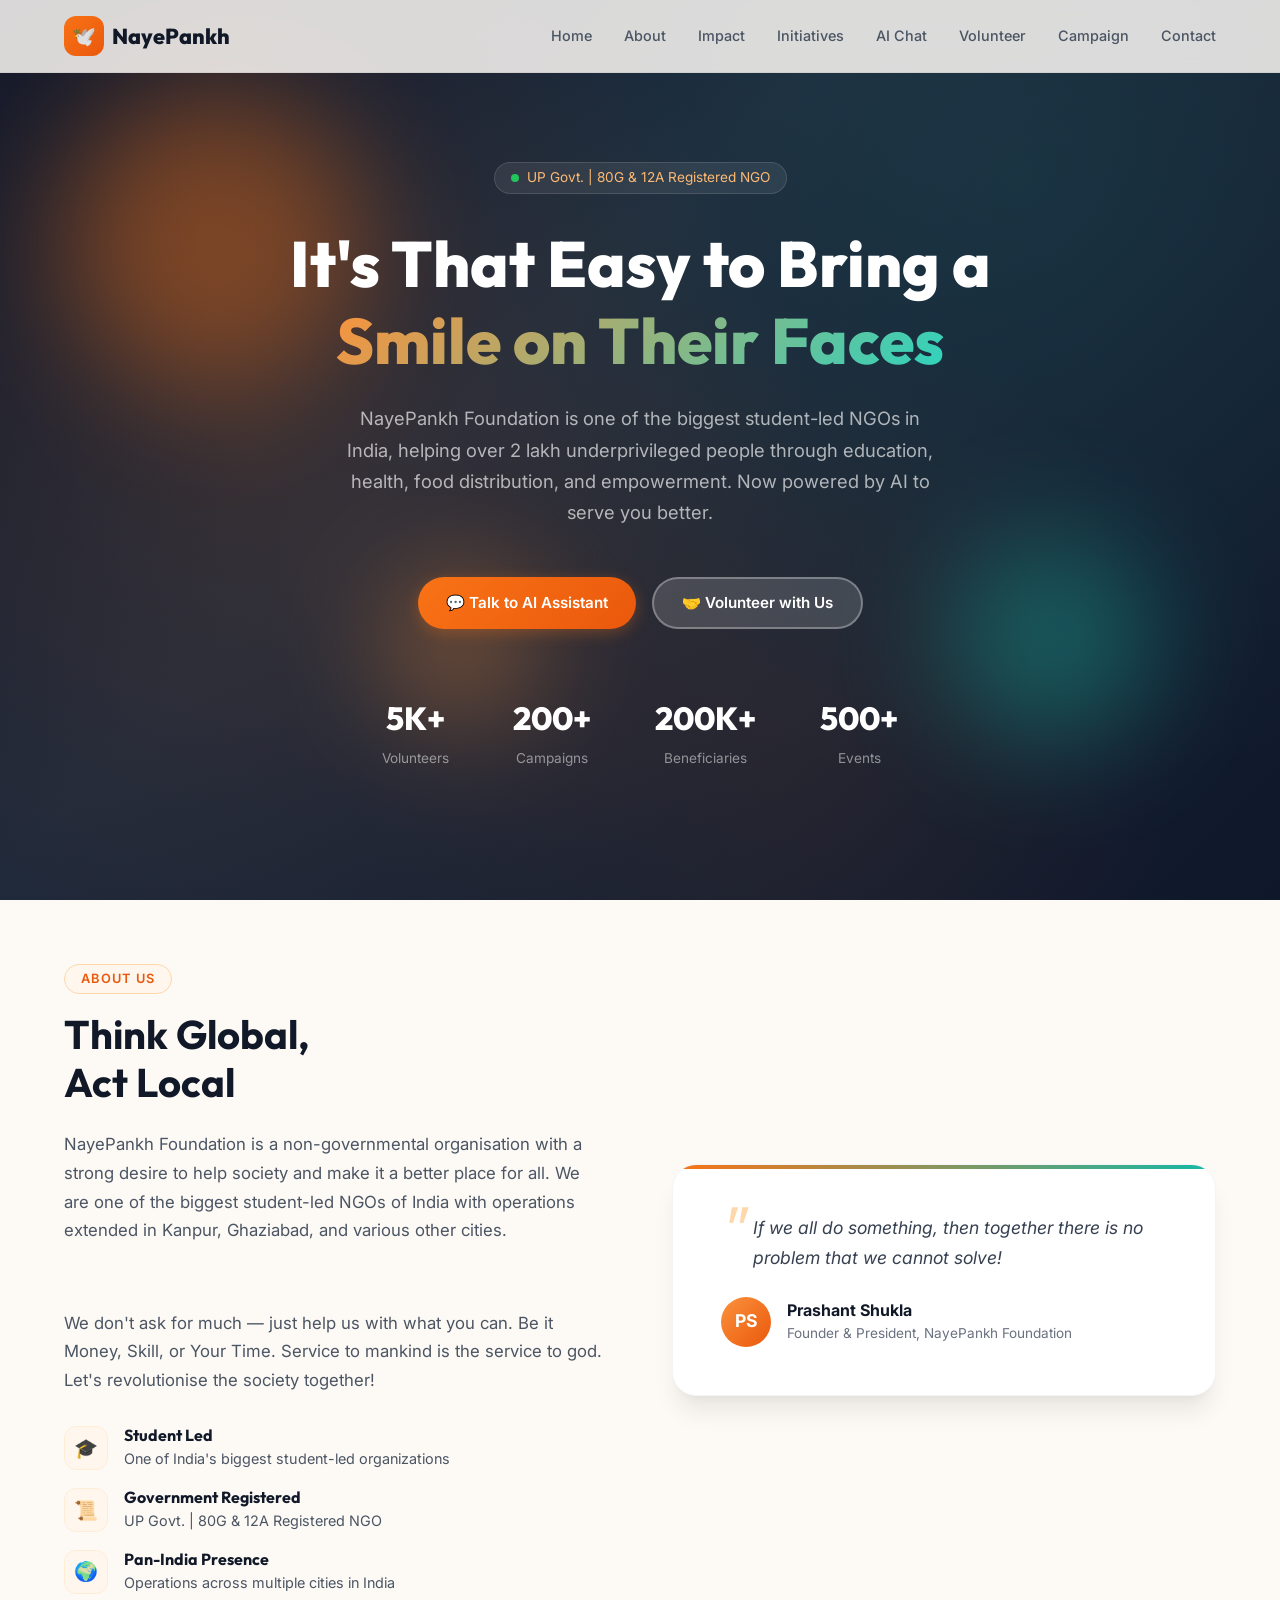
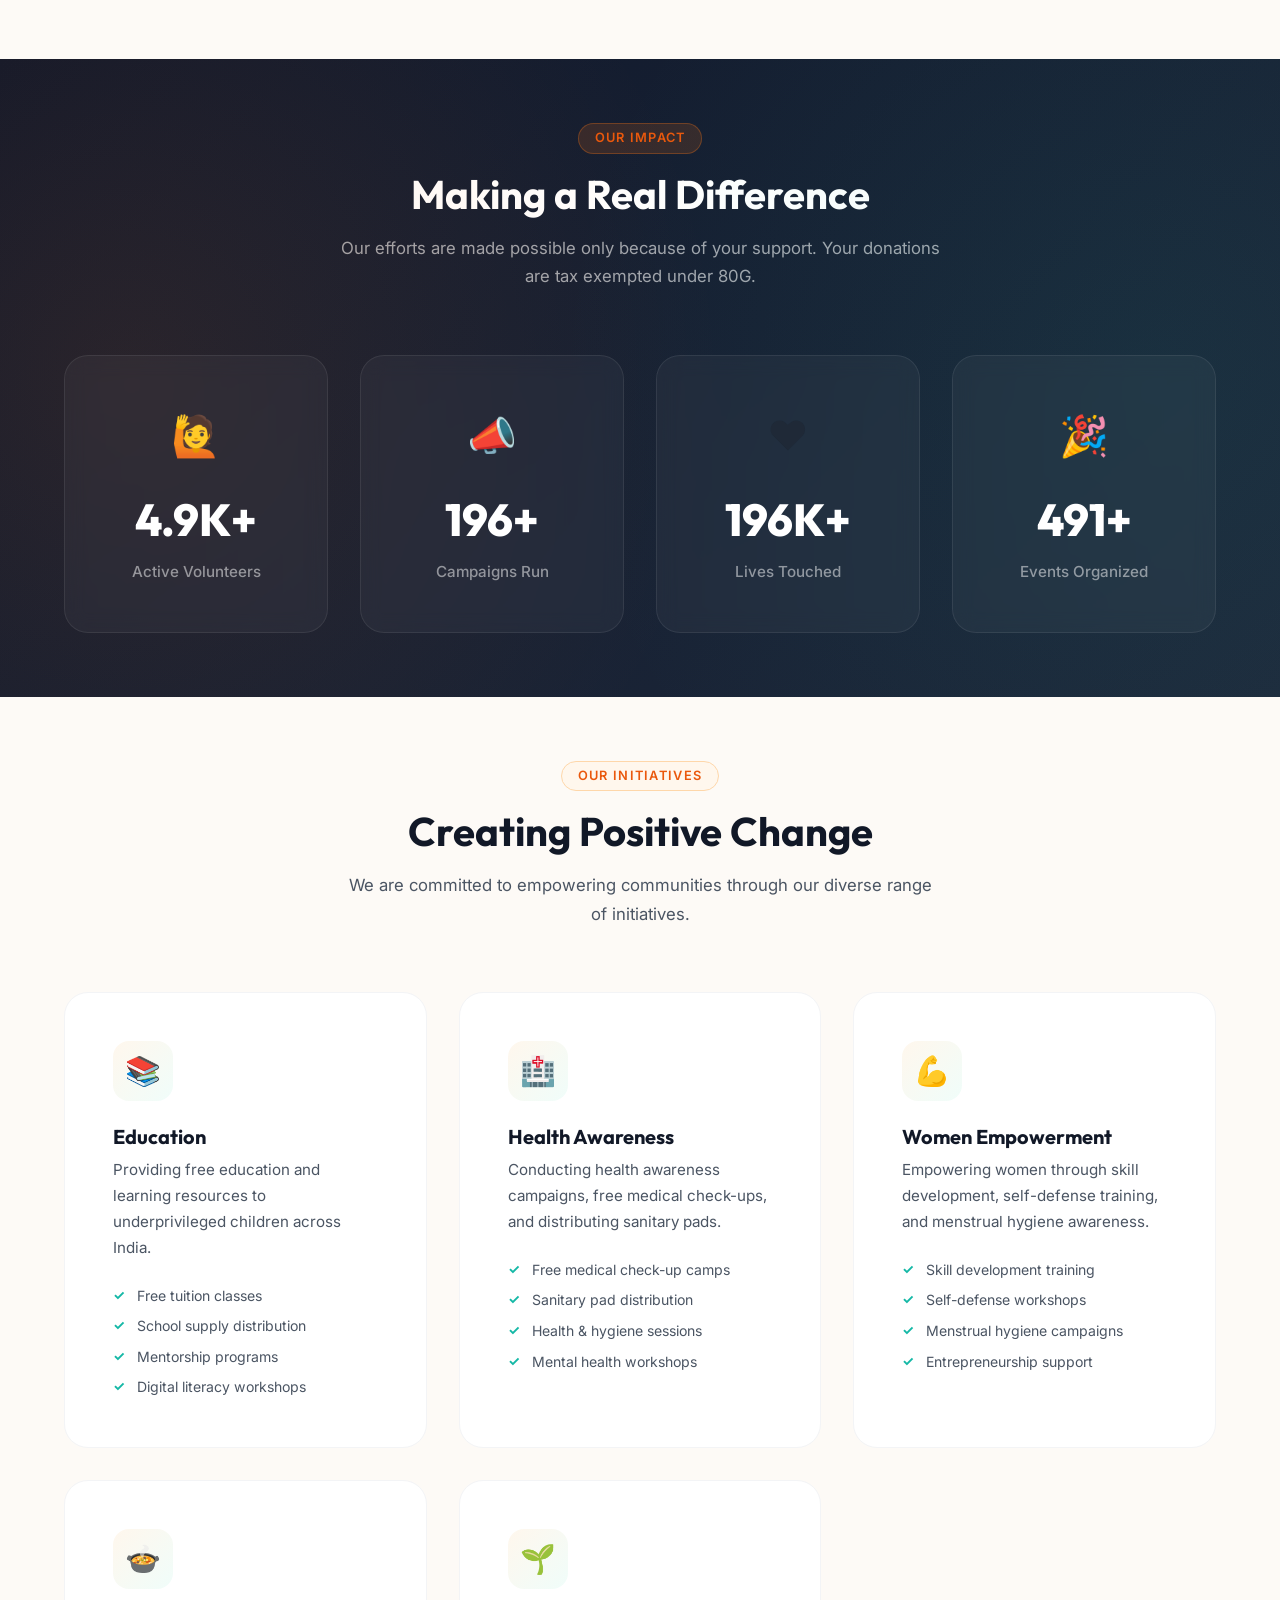
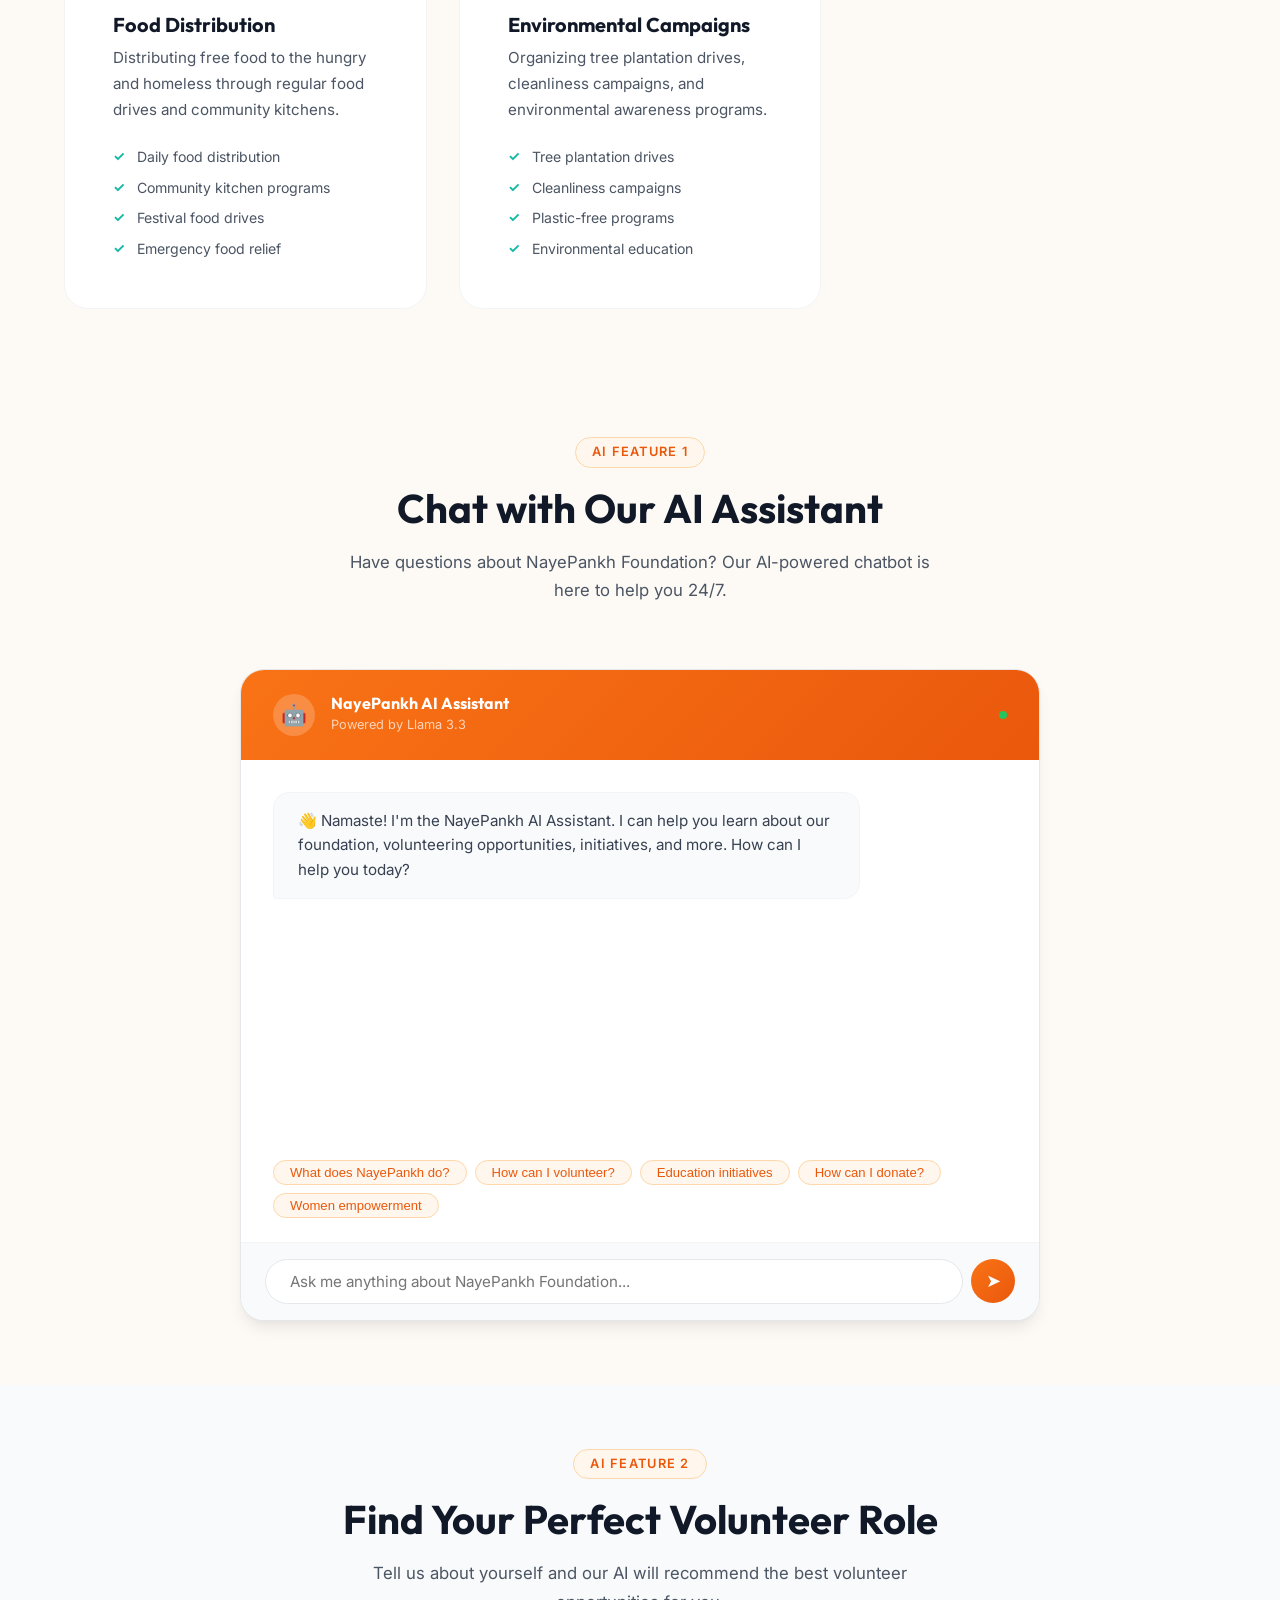
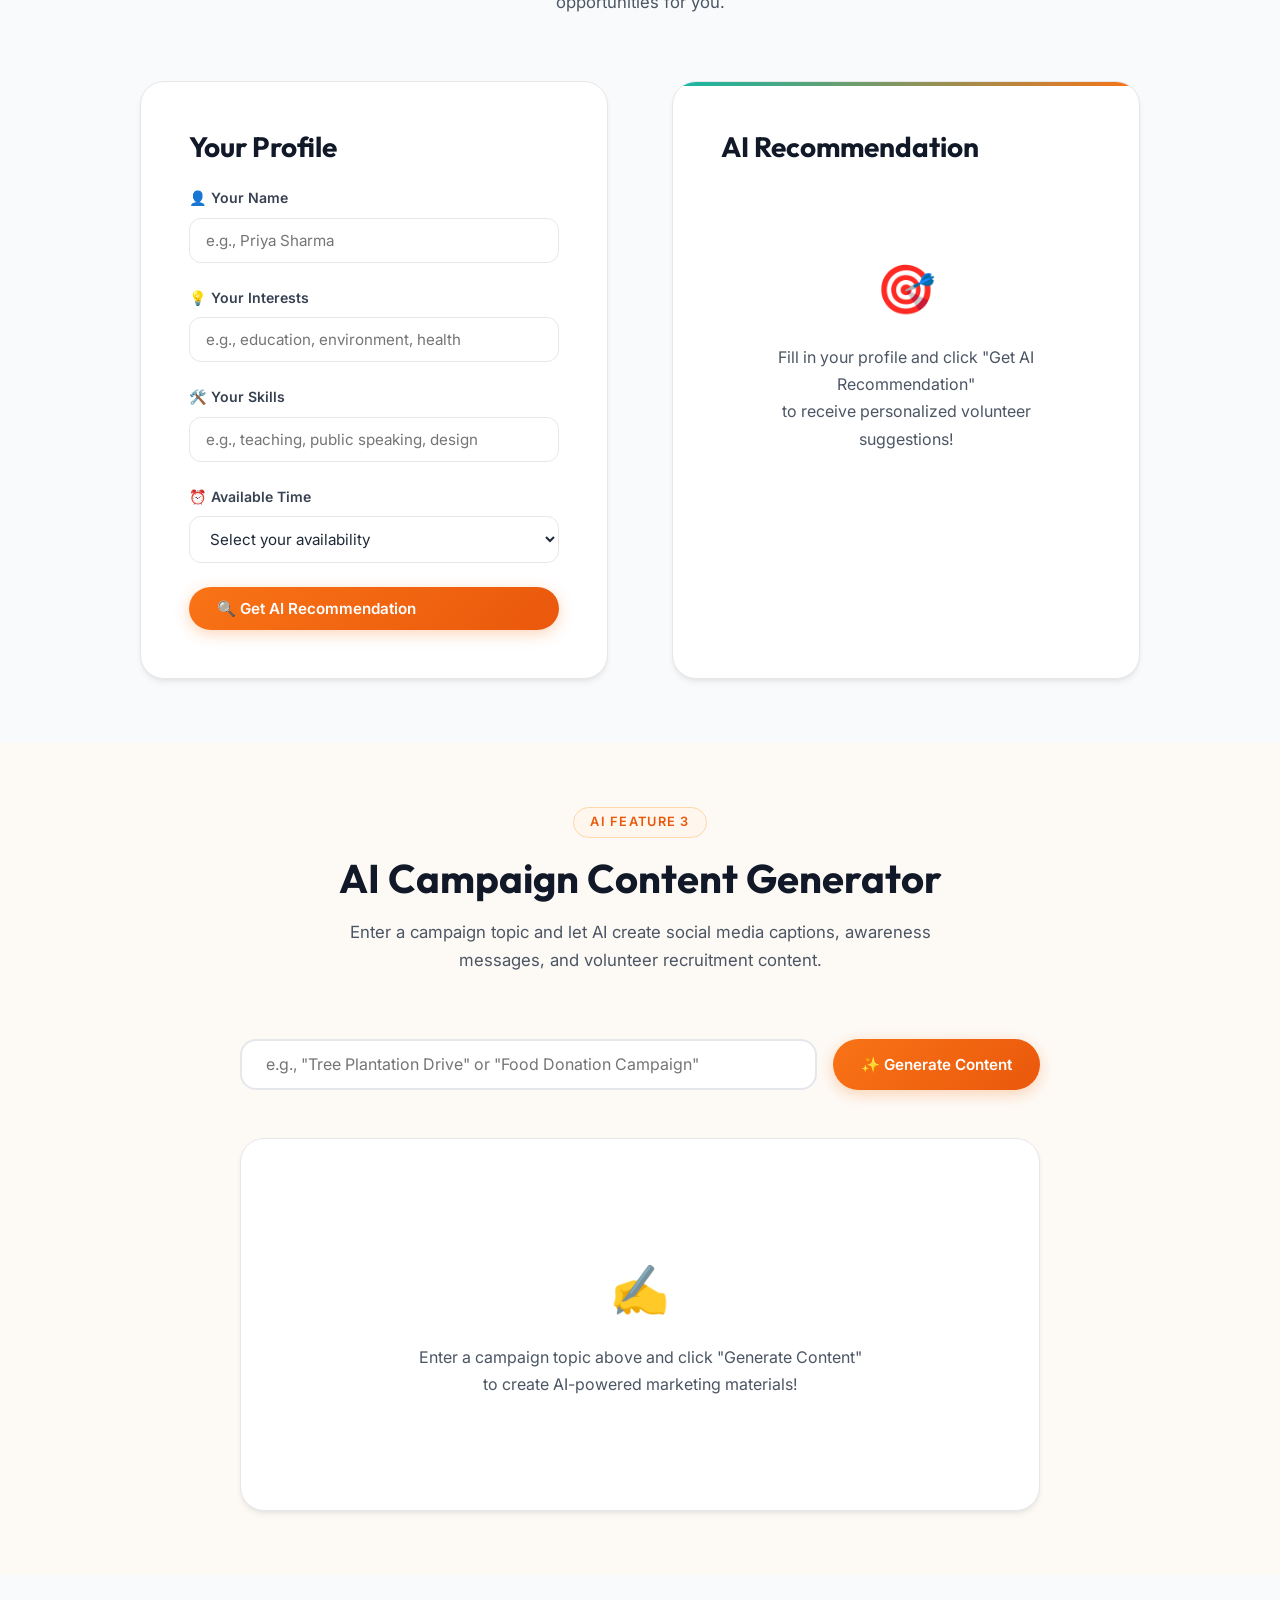
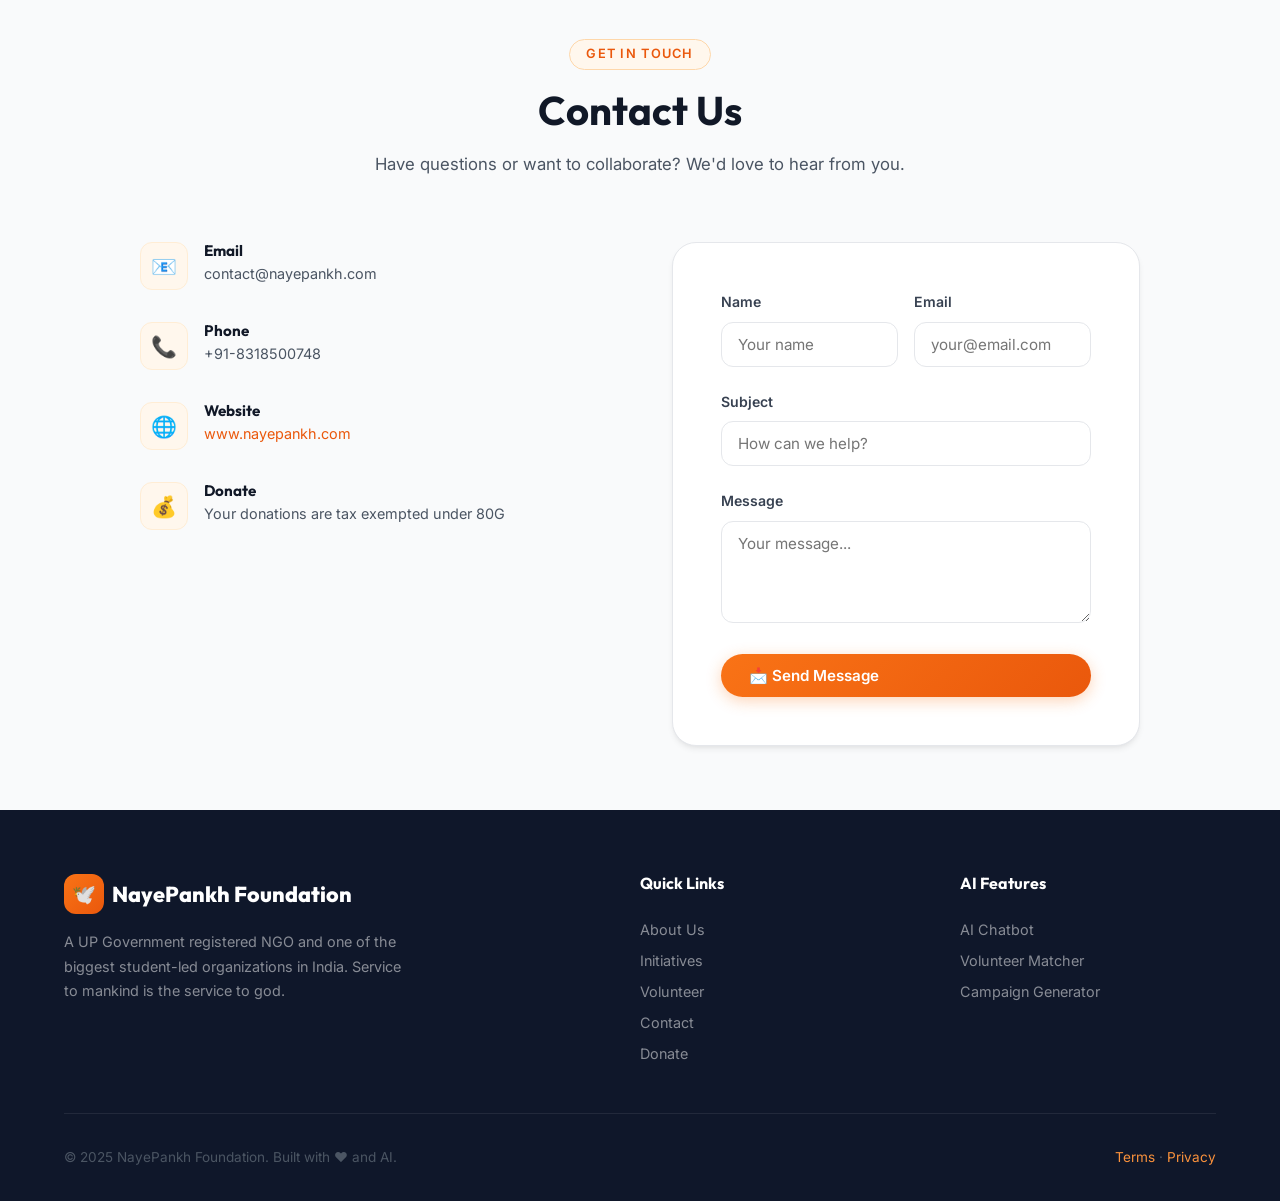
==== frontend/index.html @ 679b68e6 "feat: add frontend with all sections and AI integration" ====
<!DOCTYPE html>
<html lang="en">
<head>
  <meta charset="UTF-8">
  <meta name="viewport" content="width=device-width, initial-scale=1.0">
  <title>NayePankh AI Assistant — Uplifting Underprivileged People</title>
  <meta name="description" content="NayePankh Foundation AI Assistant - Learn about our NGO initiatives, volunteer opportunities, and social welfare programs powered by AI.">
  <meta name="keywords" content="NayePankh Foundation, NGO, volunteer, AI assistant, social welfare, education, women empowerment">
  <meta property="og:title" content="NayePankh AI Assistant">
  <meta property="og:description" content="AI-powered platform to learn about NayePankh Foundation's mission, initiatives, and volunteer opportunities.">
  <link rel="stylesheet" href="style.css">
</head>
<body>

  <!-- ========== NAVIGATION ========== -->
  <nav class="navbar" id="navbar">
    <div class="container">
      <a href="#home" class="nav-logo">
        <div class="logo-icon">🕊️</div>
        NayePankh
      </a>
      <div class="nav-links" id="navLinks">
        <a href="#home">Home</a>
        <a href="#about">About</a>
        <a href="#impact">Impact</a>
        <a href="#initiatives">Initiatives</a>
        <a href="#chatbot">AI Chat</a>
        <a href="#volunteer">Volunteer</a>
        <a href="#campaign">Campaign</a>
        <a href="#contact">Contact</a>
      </div>
      <button class="mobile-toggle" id="mobileToggle" aria-label="Toggle navigation menu">
        <span></span>
        <span></span>
        <span></span>
      </button>
    </div>
  </nav>

  <!-- ========== HERO SECTION ========== -->
  <section class="hero" id="home">
    <!-- Animated background orbs -->
    <div class="hero-orb"></div>
    <div class="hero-orb"></div>
    <div class="hero-orb"></div>

    <div class="container">
      <div class="hero-content">
        <div class="hero-badge">
          <span class="dot"></span>
          UP Govt. | 80G & 12A Registered NGO
        </div>

        <h1>
          It's That Easy to Bring a<br>
          <span class="highlight">Smile on Their Faces</span>
        </h1>

        <p class="hero-description">
          NayePankh Foundation is one of the biggest student-led NGOs in India,
          helping over 2 lakh underprivileged people through education, health, food distribution,
          and empowerment. Now powered by AI to serve you better.
        </p>

        <div class="hero-buttons">
          <a href="#chatbot" class="btn btn-primary">💬 Talk to AI Assistant</a>
          <a href="#volunteer" class="btn btn-secondary">🤝 Volunteer with Us</a>
        </div>

        <div class="hero-stats">
          <div class="hero-stat">
            <div class="number" data-target="5000">0</div>
            <div class="label">Volunteers</div>
          </div>
          <div class="hero-stat">
            <div class="number" data-target="200">0</div>
            <div class="label">Campaigns</div>
          </div>
          <div class="hero-stat">
            <div class="number" data-target="200000">0</div>
            <div class="label">Beneficiaries</div>
          </div>
          <div class="hero-stat">
            <div class="number" data-target="500">0</div>
            <div class="label">Events</div>
          </div>
        </div>
      </div>
    </div>
  </section>

  <!-- ========== ABOUT SECTION ========== -->
  <section class="section about" id="about">
    <div class="container">
      <div class="about-grid">
        <div class="about-content reveal">
          <div class="section-header" style="text-align:left;">
            <span class="label">About Us</span>
            <h2>Think Global,<br>Act Local</h2>
            <p style="margin:0;">
              NayePankh Foundation is a non-governmental organisation with a strong desire to help
              society and make it a better place for all. We are one of the biggest student-led NGOs
              of India with operations extended in Kanpur, Ghaziabad, and various other cities.
            </p>
          </div>

          <p>
            We don't ask for much — just help us with what you can. Be it Money, Skill, or Your Time.
            Service to mankind is the service to god. Let's revolutionise the society together!
          </p>

          <div class="about-features">
            <div class="about-feature">
              <div class="icon">🎓</div>
              <div>
                <h4>Student Led</h4>
                <p>One of India's biggest student-led organizations</p>
              </div>
            </div>
            <div class="about-feature">
              <div class="icon">📜</div>
              <div>
                <h4>Government Registered</h4>
                <p>UP Govt. | 80G & 12A Registered NGO</p>
              </div>
            </div>
            <div class="about-feature">
              <div class="icon">🌍</div>
              <div>
                <h4>Pan-India Presence</h4>
                <p>Operations across multiple cities in India</p>
              </div>
            </div>
          </div>
        </div>

        <div class="about-visual reveal">
          <div class="about-card">
            <blockquote>
              If we all do something, then together there is no problem that we cannot solve!
            </blockquote>
            <div class="founder-info">
              <div class="founder-avatar">PS</div>
              <div>
                <div class="founder-name">Prashant Shukla</div>
                <div class="founder-title">Founder & President, NayePankh Foundation</div>
              </div>
            </div>
          </div>
        </div>
      </div>
    </div>
  </section>

  <!-- ========== IMPACT SECTION ========== -->
  <section class="section impact" id="impact">
    <div class="container">
      <div class="section-header">
        <span class="label">Our Impact</span>
        <h2>Making a Real Difference</h2>
        <p>Our efforts are made possible only because of your support. Your donations are tax exempted under 80G.</p>
      </div>

      <div class="stats-grid">
        <div class="stat-card reveal">
          <div class="stat-icon">🙋</div>
          <div class="stat-number" data-target="5000">0</div>
          <div class="stat-label">Active Volunteers</div>
        </div>
        <div class="stat-card reveal">
          <div class="stat-icon">📣</div>
          <div class="stat-number" data-target="200">0</div>
          <div class="stat-label">Campaigns Run</div>
        </div>
        <div class="stat-card reveal">
          <div class="stat-icon">❤️</div>
          <div class="stat-number" data-target="200000">0</div>
          <div class="stat-label">Lives Touched</div>
        </div>
        <div class="stat-card reveal">
          <div class="stat-icon">🎉</div>
          <div class="stat-number" data-target="500">0</div>
          <div class="stat-label">Events Organized</div>
        </div>
      </div>
    </div>
  </section>

  <!-- ========== INITIATIVES SECTION ========== -->
  <section class="section initiatives" id="initiatives">
    <div class="container">
      <div class="section-header">
        <span class="label">Our Initiatives</span>
        <h2>Creating Positive Change</h2>
        <p>We are committed to empowering communities through our diverse range of initiatives.</p>
      </div>

      <div class="initiatives-grid" id="initiativesGrid">
        <!-- Populated dynamically via JavaScript -->
      </div>
    </div>
  </section>

  <!-- ========== AI CHATBOT SECTION ========== -->
  <section class="section chatbot" id="chatbot">
    <div class="container">
      <div class="section-header">
        <span class="label">AI Feature 1</span>
        <h2>Chat with Our AI Assistant</h2>
        <p>Have questions about NayePankh Foundation? Our AI-powered chatbot is here to help you 24/7.</p>
      </div>

      <div class="chat-container reveal">
        <div class="chat-header">
          <div class="avatar">🤖</div>
          <div class="info">
            <h3>NayePankh AI Assistant</h3>
            <p>Powered by Llama 3.3</p>
          </div>
          <div class="status-dot"></div>
        </div>

        <div class="chat-messages" id="chatMessages">
          <div class="message bot">
            👋 Namaste! I'm the NayePankh AI Assistant. I can help you learn about our foundation,
            volunteering opportunities, initiatives, and more. How can I help you today?
          </div>
        </div>

        <div class="chat-suggestions" id="chatSuggestions">
          <button class="chat-suggestion" data-question="What does NayePankh do?">What does NayePankh do?</button>
          <button class="chat-suggestion" data-question="How can I volunteer?">How can I volunteer?</button>
          <button class="chat-suggestion" data-question="Tell me about education initiatives">Education initiatives</button>
          <button class="chat-suggestion" data-question="How can I donate?">How can I donate?</button>
          <button class="chat-suggestion" data-question="Tell me about women empowerment programs">Women empowerment</button>
        </div>

        <div class="chat-input-area">
          <input type="text" id="chatInput" placeholder="Ask me anything about NayePankh Foundation..."
                 aria-label="Chat message input">
          <button id="chatSendBtn" aria-label="Send message">➤</button>
        </div>
      </div>
    </div>
  </section>

  <!-- ========== VOLUNTEER RECOMMENDATION SECTION ========== -->
  <section class="section volunteer" id="volunteer">
    <div class="container">
      <div class="section-header">
        <span class="label">AI Feature 2</span>
        <h2>Find Your Perfect Volunteer Role</h2>
        <p>Tell us about yourself and our AI will recommend the best volunteer opportunities for you.</p>
      </div>

      <div class="volunteer-grid">
        <div class="volunteer-form reveal">
          <h3 style="margin-bottom: 1.5rem;">Your Profile</h3>
          <form id="volunteerForm">
            <div class="form-group">
              <label for="volName">👤 Your Name</label>
              <input type="text" id="volName" placeholder="e.g., Priya Sharma" required>
            </div>
            <div class="form-group">
              <label for="volInterests">💡 Your Interests</label>
              <input type="text" id="volInterests" placeholder="e.g., education, environment, health" required>
            </div>
            <div class="form-group">
              <label for="volSkills">🛠️ Your Skills</label>
              <input type="text" id="volSkills" placeholder="e.g., teaching, public speaking, design" required>
            </div>
            <div class="form-group">
              <label for="volTime">⏰ Available Time</label>
              <select id="volTime" required>
                <option value="">Select your availability</option>
                <option value="1-3 hours per week">1-3 hours per week</option>
                <option value="4-6 hours per week">4-6 hours per week</option>
                <option value="7-10 hours per week">7-10 hours per week</option>
                <option value="10+ hours per week">10+ hours per week</option>
                <option value="Weekends only">Weekends only</option>
                <option value="Flexible">Flexible schedule</option>
              </select>
            </div>
            <button type="submit" class="btn btn-primary" id="volunteerSubmitBtn" style="width:100%;">
              🔍 Get AI Recommendation
            </button>
          </form>
        </div>

        <div class="volunteer-result reveal" id="volunteerResult">
          <h3 style="margin-bottom: 1.5rem;">AI Recommendation</h3>
          <div class="result-placeholder" id="volunteerPlaceholder">
            <div class="icon">🎯</div>
            <p>Fill in your profile and click "Get AI Recommendation"<br>to receive personalized volunteer suggestions!</p>
          </div>
          <div class="result-content" id="volunteerContent" style="display:none;"></div>
        </div>
      </div>
    </div>
  </section>

  <!-- ========== CAMPAIGN CONTENT GENERATOR SECTION ========== -->
  <section class="section campaign" id="campaign">
    <div class="container">
      <div class="section-header">
        <span class="label">AI Feature 3</span>
        <h2>AI Campaign Content Generator</h2>
        <p>Enter a campaign topic and let AI create social media captions, awareness messages, and volunteer recruitment content.</p>
      </div>

      <div class="campaign-container reveal">
        <div class="campaign-input-group">
          <input type="text" id="campaignInput" placeholder='e.g., "Tree Plantation Drive" or "Food Donation Campaign"'
                 aria-label="Campaign topic input">
          <button class="btn btn-primary" id="campaignBtn">✨ Generate Content</button>
        </div>

        <div class="campaign-result" id="campaignResult">
          <div class="result-placeholder" id="campaignPlaceholder">
            <div class="icon">✍️</div>
            <p>Enter a campaign topic above and click "Generate Content"<br>to create AI-powered marketing materials!</p>
          </div>
          <div class="result-content" id="campaignContent" style="display:none;"></div>
        </div>
      </div>
    </div>
  </section>

  <!-- ========== CONTACT SECTION ========== -->
  <section class="section contact" id="contact">
    <div class="container">
      <div class="section-header">
        <span class="label">Get in Touch</span>
        <h2>Contact Us</h2>
        <p>Have questions or want to collaborate? We'd love to hear from you.</p>
      </div>

      <div class="contact-grid">
        <div class="contact-info reveal">
          <div class="contact-item">
            <div class="icon">📧</div>
            <div>
              <h4>Email</h4>
              <p>contact@nayepankh.com</p>
            </div>
          </div>
          <div class="contact-item">
            <div class="icon">📞</div>
            <div>
              <h4>Phone</h4>
              <p>+91-8318500748</p>
            </div>
          </div>
          <div class="contact-item">
            <div class="icon">🌐</div>
            <div>
              <h4>Website</h4>
              <p><a href="https://www.nayepankh.com" target="_blank" style="color:var(--primary-600);">www.nayepankh.com</a></p>
            </div>
          </div>
          <div class="contact-item">
            <div class="icon">💰</div>
            <div>
              <h4>Donate</h4>
              <p>Your donations are tax exempted under 80G</p>
            </div>
          </div>
        </div>

        <div class="contact-form reveal">
          <form id="contactForm">
            <div class="form-row">
              <div class="form-group">
                <label for="contactName">Name</label>
                <input type="text" id="contactName" placeholder="Your name" required>
              </div>
              <div class="form-group">
                <label for="contactEmail">Email</label>
                <input type="email" id="contactEmail" placeholder="your@email.com" required>
              </div>
            </div>
            <div class="form-group">
              <label for="contactSubject">Subject</label>
              <input type="text" id="contactSubject" placeholder="How can we help?">
            </div>
            <div class="form-group">
              <label for="contactMessage">Message</label>
              <textarea id="contactMessage" rows="4" placeholder="Your message..." required></textarea>
            </div>
            <button type="submit" class="btn btn-primary" style="width:100%;">
              📩 Send Message
            </button>
          </form>
        </div>
      </div>
    </div>
  </section>

  <!-- ========== FOOTER ========== -->
  <footer class="footer">
    <div class="container">
      <div class="footer-grid">
        <div class="footer-brand">
          <div class="nav-logo">
            <div class="logo-icon">🕊️</div>
            NayePankh Foundation
          </div>
          <p>
            A UP Government registered NGO and one of the biggest student-led organizations in India.
            Service to mankind is the service to god.
          </p>
        </div>

        <div>
          <h4>Quick Links</h4>
          <div class="footer-links">
            <a href="#about">About Us</a>
            <a href="#initiatives">Initiatives</a>
            <a href="#volunteer">Volunteer</a>
            <a href="#contact">Contact</a>
            <a href="https://www.nayepankh.com/donate" target="_blank">Donate</a>
          </div>
        </div>

        <div>
          <h4>AI Features</h4>
          <div class="footer-links">
            <a href="#chatbot">AI Chatbot</a>
            <a href="#volunteer">Volunteer Matcher</a>
            <a href="#campaign">Campaign Generator</a>
          </div>
        </div>
      </div>

      <div class="footer-bottom">
        <p>© 2025 NayePankh Foundation. Built with ❤️ and AI.</p>
        <p>
          <a href="https://www.nayepankh.com/terms-and-conditions" target="_blank">Terms</a> ·
          <a href="https://www.nayepankh.com/privacy-policy" target="_blank">Privacy</a>
        </p>
      </div>
    </div>
  </footer>

  <!-- JavaScript -->
  <script src="script.js"></script>
</body>
</html>
---- frontend/style.css ----
/* ============================================================
   NayePankh AI Assistant — Style Sheet
   Modern NGO-themed design with warm orange/teal palette
   ============================================================ */

/* ---- Google Fonts ---- */
@import url('https://fonts.googleapis.com/css2?family=Inter:wght@300;400;500;600;700;800;900&family=Outfit:wght@400;500;600;700;800&display=swap');

/* ============================================================
   CSS Custom Properties (Design Tokens)
   ============================================================ */
:root {
  /* Primary palette — warm orange/amber */
  --primary-50: #fff7ed;
  --primary-100: #ffedd5;
  --primary-200: #fed7aa;
  --primary-300: #fdba74;
  --primary-400: #fb923c;
  --primary-500: #f97316;
  --primary-600: #ea580c;
  --primary-700: #c2410c;

  /* Secondary palette — deep teal */
  --secondary-50: #f0fdfa;
  --secondary-100: #ccfbf1;
  --secondary-200: #99f6e4;
  --secondary-300: #5eead4;
  --secondary-400: #2dd4bf;
  --secondary-500: #14b8a6;
  --secondary-600: #0d9488;
  --secondary-700: #0f766e;

  /* Neutrals */
  --gray-50: #f9fafb;
  --gray-100: #f3f4f6;
  --gray-200: #e5e7eb;
  --gray-300: #d1d5db;
  --gray-400: #9ca3af;
  --gray-500: #6b7280;
  --gray-600: #4b5563;
  --gray-700: #374151;
  --gray-800: #1f2937;
  --gray-900: #111827;

  /* Semantic colors */
  --success: #22c55e;
  --warning: #eab308;
  --error: #ef4444;

  /* Surface & background */
  --bg-body: #fdfaf6;
  --bg-card: #ffffff;
  --bg-dark: #0f172a;

  /* Typography */
  --font-heading: 'Outfit', sans-serif;
  --font-body: 'Inter', sans-serif;

  /* Spacing scale */
  --space-xs: 0.25rem;
  --space-sm: 0.5rem;
  --space-md: 1rem;
  --space-lg: 1.5rem;
  --space-xl: 2rem;
  --space-2xl: 3rem;
  --space-3xl: 4rem;

  /* Border radius */
  --radius-sm: 0.375rem;
  --radius-md: 0.75rem;
  --radius-lg: 1rem;
  --radius-xl: 1.5rem;
  --radius-full: 9999px;

  /* Shadows */
  --shadow-sm: 0 1px 2px rgba(0, 0, 0, 0.05);
  --shadow-md: 0 4px 6px -1px rgba(0, 0, 0, 0.07), 0 2px 4px -2px rgba(0, 0, 0, 0.05);
  --shadow-lg: 0 10px 15px -3px rgba(0, 0, 0, 0.08), 0 4px 6px -4px rgba(0, 0, 0, 0.04);
  --shadow-xl: 0 20px 25px -5px rgba(0, 0, 0, 0.08), 0 8px 10px -6px rgba(0, 0, 0, 0.04);
  --shadow-glow: 0 0 30px rgba(249, 115, 22, 0.15);

  /* Transitions */
  --transition-fast: 150ms ease;
  --transition-base: 250ms ease;
  --transition-slow: 400ms ease;

  /* Max width */
  --max-width: 1200px;
}

/* ============================================================
   Base Reset & Typography
   ============================================================ */
*,
*::before,
*::after {
  margin: 0;
  padding: 0;
  box-sizing: border-box;
}

html {
  scroll-behavior: smooth;
  scroll-padding-top: 80px;
}

body {
  font-family: var(--font-body);
  font-size: 16px;
  line-height: 1.6;
  color: var(--gray-800);
  background-color: var(--bg-body);
  -webkit-font-smoothing: antialiased;
  -moz-osx-font-smoothing: grayscale;
}

h1, h2, h3, h4, h5, h6 {
  font-family: var(--font-heading);
  font-weight: 700;
  line-height: 1.2;
  color: var(--gray-900);
}

h1 { font-size: clamp(2rem, 5vw, 3.5rem); }
h2 { font-size: clamp(1.75rem, 4vw, 2.5rem); }
h3 { font-size: clamp(1.25rem, 3vw, 1.75rem); }

p {
  color: var(--gray-600);
  line-height: 1.7;
}

a {
  text-decoration: none;
  color: inherit;
}

img {
  max-width: 100%;
  height: auto;
  display: block;
}

ul {
  list-style: none;
}

/* ============================================================
   Utility Classes
   ============================================================ */
.container {
  max-width: var(--max-width);
  margin: 0 auto;
  padding: 0 var(--space-lg);
}

.section {
  padding: var(--space-3xl) 0;
}

.section-header {
  text-align: center;
  margin-bottom: var(--space-3xl);
}

.section-header .label {
  display: inline-block;
  font-size: 0.8rem;
  font-weight: 600;
  letter-spacing: 0.1em;
  text-transform: uppercase;
  color: var(--primary-600);
  background: var(--primary-50);
  border: 1px solid var(--primary-200);
  padding: var(--space-xs) var(--space-md);
  border-radius: var(--radius-full);
  margin-bottom: var(--space-md);
}

.section-header h2 {
  margin-bottom: var(--space-md);
}

.section-header p {
  max-width: 600px;
  margin: 0 auto;
  font-size: 1.05rem;
}

/* ============================================================
   Buttons
   ============================================================ */
.btn {
  display: inline-flex;
  align-items: center;
  gap: var(--space-sm);
  padding: 0.75rem 1.75rem;
  font-family: var(--font-body);
  font-size: 0.95rem;
  font-weight: 600;
  border: none;
  border-radius: var(--radius-full);
  cursor: pointer;
  transition: all var(--transition-base);
  text-decoration: none;
}

.btn-primary {
  background: linear-gradient(135deg, var(--primary-500), var(--primary-600));
  color: #fff;
  box-shadow: 0 4px 15px rgba(249, 115, 22, 0.3);
}

.btn-primary:hover {
  transform: translateY(-2px);
  box-shadow: 0 6px 20px rgba(249, 115, 22, 0.4);
}

.btn-secondary {
  background: rgba(255, 255, 255, 0.15);
  color: #fff;
  border: 2px solid rgba(255, 255, 255, 0.3);
  backdrop-filter: blur(10px);
}

.btn-secondary:hover {
  background: rgba(255, 255, 255, 0.25);
  border-color: rgba(255, 255, 255, 0.5);
  transform: translateY(-2px);
}

.btn-outline {
  background: transparent;
  color: var(--primary-600);
  border: 2px solid var(--primary-300);
}

.btn-outline:hover {
  background: var(--primary-50);
  border-color: var(--primary-500);
  transform: translateY(-2px);
}

.btn:disabled {
  opacity: 0.6;
  cursor: not-allowed;
  transform: none !important;
}

/* ============================================================
   Navigation
   ============================================================ */
.navbar {
  position: fixed;
  top: 0;
  left: 0;
  right: 0;
  z-index: 1000;
  background: rgba(253, 250, 246, 0.85);
  backdrop-filter: blur(20px);
  border-bottom: 1px solid rgba(0, 0, 0, 0.05);
  transition: all var(--transition-base);
}

.navbar.scrolled {
  box-shadow: var(--shadow-md);
}

.navbar .container {
  display: flex;
  align-items: center;
  justify-content: space-between;
  height: 72px;
}

.nav-logo {
  display: flex;
  align-items: center;
  gap: var(--space-sm);
  font-family: var(--font-heading);
  font-size: 1.35rem;
  font-weight: 800;
  color: var(--gray-900);
}

.nav-logo .logo-icon {
  width: 40px;
  height: 40px;
  background: linear-gradient(135deg, var(--primary-500), var(--primary-600));
  border-radius: var(--radius-md);
  display: flex;
  align-items: center;
  justify-content: center;
  font-size: 1.2rem;
  color: #fff;
}

.nav-links {
  display: flex;
  align-items: center;
  gap: var(--space-xl);
}

.nav-links a {
  font-size: 0.9rem;
  font-weight: 500;
  color: var(--gray-600);
  transition: color var(--transition-fast);
  position: relative;
}

.nav-links a::after {
  content: '';
  position: absolute;
  bottom: -4px;
  left: 0;
  width: 0;
  height: 2px;
  background: var(--primary-500);
  transition: width var(--transition-base);
  border-radius: 1px;
}

.nav-links a:hover {
  color: var(--primary-600);
}

.nav-links a:hover::after {
  width: 100%;
}

.mobile-toggle {
  display: none;
  background: none;
  border: none;
  cursor: pointer;
  padding: var(--space-sm);
  flex-direction: column;
  gap: 5px;
}

.mobile-toggle span {
  display: block;
  width: 24px;
  height: 2px;
  background: var(--gray-700);
  border-radius: 2px;
  transition: all var(--transition-base);
}

/* ============================================================
   Hero Section
   ============================================================ */
.hero {
  min-height: 100vh;
  display: flex;
  align-items: center;
  position: relative;
  overflow: hidden;
  background: linear-gradient(135deg, #0f172a 0%, #1e293b 40%, #0f172a 100%);
}

.hero::before {
  content: '';
  position: absolute;
  inset: 0;
  background:
    radial-gradient(circle at 20% 50%, rgba(249, 115, 22, 0.12) 0%, transparent 50%),
    radial-gradient(circle at 80% 20%, rgba(20, 184, 166, 0.10) 0%, transparent 50%),
    radial-gradient(circle at 60% 80%, rgba(249, 115, 22, 0.08) 0%, transparent 40%);
}

/* Animated floating orbs */
.hero-orb {
  position: absolute;
  border-radius: 50%;
  filter: blur(60px);
  opacity: 0.4;
  animation: float 8s ease-in-out infinite;
}

.hero-orb:nth-child(1) {
  width: 300px;
  height: 300px;
  background: var(--primary-500);
  top: 10%;
  left: 5%;
  animation-delay: 0s;
}

.hero-orb:nth-child(2) {
  width: 200px;
  height: 200px;
  background: var(--secondary-500);
  top: 60%;
  right: 10%;
  animation-delay: -3s;
}

.hero-orb:nth-child(3) {
  width: 150px;
  height: 150px;
  background: var(--primary-400);
  bottom: 20%;
  left: 30%;
  animation-delay: -5s;
}

@keyframes float {
  0%, 100% { transform: translate(0, 0) scale(1); }
  33% { transform: translate(20px, -20px) scale(1.05); }
  66% { transform: translate(-15px, 15px) scale(0.95); }
}

.hero-content {
  position: relative;
  z-index: 2;
  text-align: center;
  padding: 6rem 0 4rem;
  max-width: 800px;
  margin: 0 auto;
}

.hero-badge {
  display: inline-flex;
  align-items: center;
  gap: var(--space-sm);
  background: rgba(255, 255, 255, 0.08);
  border: 1px solid rgba(255, 255, 255, 0.12);
  border-radius: var(--radius-full);
  padding: var(--space-xs) var(--space-md);
  font-size: 0.85rem;
  color: var(--primary-300);
  margin-bottom: var(--space-xl);
  backdrop-filter: blur(10px);
  animation: fadeInDown 0.8s ease;
}

.hero-badge .dot {
  width: 8px;
  height: 8px;
  background: var(--success);
  border-radius: 50%;
  animation: pulse-dot 2s infinite;
}

@keyframes pulse-dot {
  0%, 100% { opacity: 1; transform: scale(1); }
  50% { opacity: 0.5; transform: scale(1.3); }
}

.hero h1 {
  color: #fff;
  font-size: clamp(2.5rem, 6vw, 4rem);
  font-weight: 800;
  margin-bottom: var(--space-lg);
  animation: fadeInUp 0.8s ease 0.1s both;
}

.hero h1 .highlight {
  background: linear-gradient(135deg, var(--primary-400), var(--secondary-400));
  -webkit-background-clip: text;
  -webkit-text-fill-color: transparent;
  background-clip: text;
}

.hero-description {
  color: rgba(255, 255, 255, 0.65);
  font-size: 1.15rem;
  max-width: 600px;
  margin: 0 auto var(--space-2xl);
  animation: fadeInUp 0.8s ease 0.2s both;
}

.hero-buttons {
  display: flex;
  gap: var(--space-md);
  justify-content: center;
  flex-wrap: wrap;
  animation: fadeInUp 0.8s ease 0.3s both;
}

.hero-stats {
  display: flex;
  justify-content: center;
  gap: var(--space-3xl);
  margin-top: var(--space-3xl);
  animation: fadeInUp 0.8s ease 0.5s both;
}

.hero-stat {
  text-align: center;
}

.hero-stat .number {
  font-family: var(--font-heading);
  font-size: 2rem;
  font-weight: 800;
  color: #fff;
}

.hero-stat .label {
  font-size: 0.85rem;
  color: rgba(255, 255, 255, 0.5);
  margin-top: var(--space-xs);
}

/* ============================================================
   About Section
   ============================================================ */
.about {
  background: var(--bg-body);
}

.about-grid {
  display: grid;
  grid-template-columns: 1fr 1fr;
  gap: var(--space-3xl);
  align-items: center;
}

.about-content h2 {
  margin-bottom: var(--space-lg);
}

.about-content p {
  margin-bottom: var(--space-md);
  font-size: 1.05rem;
}

.about-features {
  display: grid;
  gap: var(--space-md);
  margin-top: var(--space-xl);
}

.about-feature {
  display: flex;
  gap: var(--space-md);
  align-items: flex-start;
}

.about-feature .icon {
  width: 44px;
  height: 44px;
  min-width: 44px;
  background: var(--primary-50);
  border: 1px solid var(--primary-100);
  border-radius: var(--radius-md);
  display: flex;
  align-items: center;
  justify-content: center;
  font-size: 1.2rem;
}

.about-feature h4 {
  font-size: 1rem;
  margin-bottom: 2px;
}

.about-feature p {
  font-size: 0.9rem;
  margin: 0;
}

.about-visual {
  position: relative;
}

.about-card {
  background: var(--bg-card);
  border-radius: var(--radius-xl);
  padding: var(--space-2xl);
  box-shadow: var(--shadow-xl);
  border: 1px solid var(--gray-100);
  position: relative;
  overflow: hidden;
}

.about-card::before {
  content: '';
  position: absolute;
  top: 0;
  left: 0;
  right: 0;
  height: 4px;
  background: linear-gradient(90deg, var(--primary-500), var(--secondary-500));
}

.about-card blockquote {
  font-size: 1.1rem;
  font-style: italic;
  color: var(--gray-700);
  margin-bottom: var(--space-lg);
  line-height: 1.7;
  position: relative;
  padding-left: var(--space-xl);
}

.about-card blockquote::before {
  content: '"';
  font-size: 4rem;
  font-family: var(--font-heading);
  color: var(--primary-200);
  position: absolute;
  left: -5px;
  top: -15px;
  line-height: 1;
}

.about-card .founder-info {
  display: flex;
  align-items: center;
  gap: var(--space-md);
}

.about-card .founder-avatar {
  width: 50px;
  height: 50px;
  background: linear-gradient(135deg, var(--primary-400), var(--primary-600));
  border-radius: 50%;
  display: flex;
  align-items: center;
  justify-content: center;
  color: #fff;
  font-weight: 700;
  font-size: 1.1rem;
}

.about-card .founder-name {
  font-weight: 700;
  color: var(--gray-900);
}

.about-card .founder-title {
  font-size: 0.85rem;
  color: var(--gray-500);
}

/* ============================================================
   Impact / Stats Section
   ============================================================ */
.impact {
  background: linear-gradient(135deg, #0f172a, #1e293b);
  position: relative;
  overflow: hidden;
}

.impact::before {
  content: '';
  position: absolute;
  inset: 0;
  background:
    radial-gradient(circle at 10% 50%, rgba(249, 115, 22, 0.1) 0%, transparent 50%),
    radial-gradient(circle at 90% 50%, rgba(20, 184, 166, 0.08) 0%, transparent 50%);
}

.impact .section-header .label {
  background: rgba(249, 115, 22, 0.15);
  border-color: rgba(249, 115, 22, 0.3);
}

.impact .section-header h2 {
  color: #fff;
}

.impact .section-header p {
  color: rgba(255, 255, 255, 0.6);
}

.stats-grid {
  display: grid;
  grid-template-columns: repeat(4, 1fr);
  gap: var(--space-xl);
  position: relative;
  z-index: 2;
}

.stat-card {
  text-align: center;
  padding: var(--space-2xl);
  background: rgba(255, 255, 255, 0.04);
  border: 1px solid rgba(255, 255, 255, 0.08);
  border-radius: var(--radius-xl);
  backdrop-filter: blur(10px);
  transition: all var(--transition-base);
}

.stat-card:hover {
  background: rgba(255, 255, 255, 0.08);
  transform: translateY(-4px);
  border-color: rgba(249, 115, 22, 0.3);
}

.stat-icon {
  font-size: 2.5rem;
  margin-bottom: var(--space-md);
}

.stat-number {
  font-family: var(--font-heading);
  font-size: 2.8rem;
  font-weight: 800;
  color: #fff;
  margin-bottom: var(--space-xs);
}

.stat-label {
  font-size: 0.95rem;
  color: rgba(255, 255, 255, 0.5);
  font-weight: 500;
}

/* ============================================================
   Initiatives Section
   ============================================================ */
.initiatives {
  background: var(--bg-body);
}

.initiatives-grid {
  display: grid;
  grid-template-columns: repeat(auto-fit, minmax(320px, 1fr));
  gap: var(--space-xl);
}

.initiative-card {
  background: var(--bg-card);
  border: 1px solid var(--gray-100);
  border-radius: var(--radius-xl);
  padding: var(--space-2xl);
  transition: all var(--transition-base);
  position: relative;
  overflow: hidden;
}

.initiative-card::before {
  content: '';
  position: absolute;
  top: 0;
  left: 0;
  right: 0;
  height: 3px;
  background: linear-gradient(90deg, var(--primary-500), var(--secondary-500));
  opacity: 0;
  transition: opacity var(--transition-base);
}

.initiative-card:hover {
  transform: translateY(-6px);
  box-shadow: var(--shadow-xl);
  border-color: var(--primary-100);
}

.initiative-card:hover::before {
  opacity: 1;
}

.initiative-icon {
  width: 60px;
  height: 60px;
  background: linear-gradient(135deg, var(--primary-50), var(--secondary-50));
  border-radius: var(--radius-lg);
  display: flex;
  align-items: center;
  justify-content: center;
  font-size: 1.8rem;
  margin-bottom: var(--space-lg);
}

.initiative-card h3 {
  font-size: 1.25rem;
  margin-bottom: var(--space-sm);
}

.initiative-card p {
  font-size: 0.95rem;
  margin-bottom: var(--space-lg);
}

.initiative-card ul {
  display: flex;
  flex-direction: column;
  gap: var(--space-sm);
}

.initiative-card li {
  font-size: 0.88rem;
  color: var(--gray-600);
  padding-left: var(--space-lg);
  position: relative;
}

.initiative-card li::before {
  content: '✓';
  position: absolute;
  left: 0;
  color: var(--secondary-500);
  font-weight: 700;
  font-size: 0.85rem;
}

/* ============================================================
   AI Features Common Styles
   ============================================================ */
.ai-section {
  background: var(--gray-50);
  border-top: 1px solid var(--gray-100);
  border-bottom: 1px solid var(--gray-100);
}

/* ============================================================
   AI Chatbot Section
   ============================================================ */
.chatbot {
  background: var(--bg-body);
}

.chat-container {
  max-width: 800px;
  margin: 0 auto;
  background: var(--bg-card);
  border-radius: var(--radius-xl);
  border: 1px solid var(--gray-200);
  box-shadow: var(--shadow-lg);
  overflow: hidden;
}

.chat-header {
  background: linear-gradient(135deg, var(--primary-500), var(--primary-600));
  padding: var(--space-lg) var(--space-xl);
  display: flex;
  align-items: center;
  gap: var(--space-md);
}

.chat-header .avatar {
  width: 42px;
  height: 42px;
  background: rgba(255, 255, 255, 0.2);
  border-radius: 50%;
  display: flex;
  align-items: center;
  justify-content: center;
  font-size: 1.3rem;
}

.chat-header .info h3 {
  color: #fff;
  font-size: 1rem;
  margin-bottom: 1px;
}

.chat-header .info p {
  color: rgba(255, 255, 255, 0.7);
  font-size: 0.8rem;
  margin: 0;
}

.chat-header .status-dot {
  width: 8px;
  height: 8px;
  background: var(--success);
  border-radius: 50%;
  margin-left: auto;
  animation: pulse-dot 2s infinite;
}

.chat-messages {
  height: 400px;
  overflow-y: auto;
  padding: var(--space-xl);
  display: flex;
  flex-direction: column;
  gap: var(--space-md);
  scroll-behavior: smooth;
}

.chat-messages::-webkit-scrollbar {
  width: 6px;
}

.chat-messages::-webkit-scrollbar-thumb {
  background: var(--gray-300);
  border-radius: 3px;
}

.message {
  max-width: 80%;
  padding: var(--space-md) var(--space-lg);
  border-radius: var(--radius-lg);
  font-size: 0.95rem;
  line-height: 1.6;
  animation: messageIn 0.3s ease;
}

@keyframes messageIn {
  from { opacity: 0; transform: translateY(10px); }
  to { opacity: 1; transform: translateY(0); }
}

.message.bot {
  background: var(--gray-50);
  border: 1px solid var(--gray-100);
  align-self: flex-start;
  border-bottom-left-radius: var(--space-xs);
  color: var(--gray-700);
}

.message.user {
  background: linear-gradient(135deg, var(--primary-500), var(--primary-600));
  color: #fff;
  align-self: flex-end;
  border-bottom-right-radius: var(--space-xs);
}

.message.typing {
  background: var(--gray-50);
  border: 1px solid var(--gray-100);
  align-self: flex-start;
  border-bottom-left-radius: var(--space-xs);
}

.typing-dots {
  display: flex;
  gap: 4px;
  padding: 4px 0;
}

.typing-dots span {
  width: 8px;
  height: 8px;
  background: var(--gray-400);
  border-radius: 50%;
  animation: typingBounce 1.4s ease-in-out infinite;
}

.typing-dots span:nth-child(2) { animation-delay: 0.2s; }
.typing-dots span:nth-child(3) { animation-delay: 0.4s; }

@keyframes typingBounce {
  0%, 60%, 100% { transform: translateY(0); }
  30% { transform: translateY(-8px); }
}

.chat-input-area {
  padding: var(--space-md) var(--space-lg);
  border-top: 1px solid var(--gray-100);
  display: flex;
  gap: var(--space-sm);
  background: var(--gray-50);
}

.chat-input-area input {
  flex: 1;
  padding: 0.75rem var(--space-lg);
  border: 1px solid var(--gray-200);
  border-radius: var(--radius-full);
  font-family: var(--font-body);
  font-size: 0.95rem;
  outline: none;
  transition: border-color var(--transition-fast);
  background: var(--bg-card);
}

.chat-input-area input:focus {
  border-color: var(--primary-400);
  box-shadow: 0 0 0 3px rgba(249, 115, 22, 0.1);
}

.chat-input-area button {
  width: 44px;
  height: 44px;
  background: linear-gradient(135deg, var(--primary-500), var(--primary-600));
  border: none;
  border-radius: 50%;
  color: #fff;
  font-size: 1.1rem;
  cursor: pointer;
  transition: all var(--transition-base);
  display: flex;
  align-items: center;
  justify-content: center;
}

.chat-input-area button:hover {
  transform: scale(1.05);
  box-shadow: 0 4px 12px rgba(249, 115, 22, 0.3);
}

.chat-suggestions {
  display: flex;
  flex-wrap: wrap;
  gap: var(--space-sm);
  padding: 0 var(--space-xl) var(--space-lg);
}

.chat-suggestion {
  padding: var(--space-xs) var(--space-md);
  font-size: 0.82rem;
  color: var(--primary-600);
  background: var(--primary-50);
  border: 1px solid var(--primary-200);
  border-radius: var(--radius-full);
  cursor: pointer;
  transition: all var(--transition-fast);
}

.chat-suggestion:hover {
  background: var(--primary-100);
  border-color: var(--primary-300);
}

/* ============================================================
   Volunteer Recommendation Section
   ============================================================ */
.volunteer {
  background: var(--gray-50);
}

.volunteer-grid {
  display: grid;
  grid-template-columns: 1fr 1fr;
  gap: var(--space-3xl);
  max-width: 1000px;
  margin: 0 auto;
}

.volunteer-form {
  background: var(--bg-card);
  border: 1px solid var(--gray-200);
  border-radius: var(--radius-xl);
  padding: var(--space-2xl);
  box-shadow: var(--shadow-md);
}

.form-group {
  margin-bottom: var(--space-lg);
}

.form-group label {
  display: block;
  font-size: 0.88rem;
  font-weight: 600;
  color: var(--gray-700);
  margin-bottom: var(--space-sm);
}

.form-group input,
.form-group select,
.form-group textarea {
  width: 100%;
  padding: 0.75rem var(--space-md);
  border: 1px solid var(--gray-200);
  border-radius: var(--radius-md);
  font-family: var(--font-body);
  font-size: 0.95rem;
  color: var(--gray-800);
  outline: none;
  transition: border-color var(--transition-fast);
  background: var(--bg-card);
}

.form-group input:focus,
.form-group select:focus,
.form-group textarea:focus {
  border-color: var(--primary-400);
  box-shadow: 0 0 0 3px rgba(249, 115, 22, 0.1);
}

.form-group textarea {
  resize: vertical;
  min-height: 80px;
}

.volunteer-result {
  background: var(--bg-card);
  border: 1px solid var(--gray-200);
  border-radius: var(--radius-xl);
  padding: var(--space-2xl);
  box-shadow: var(--shadow-md);
  position: relative;
  overflow: hidden;
}

.volunteer-result::before {
  content: '';
  position: absolute;
  top: 0;
  left: 0;
  right: 0;
  height: 4px;
  background: linear-gradient(90deg, var(--secondary-500), var(--primary-500));
}

.result-placeholder {
  text-align: center;
  padding: var(--space-3xl) var(--space-xl);
  color: var(--gray-400);
}

.result-placeholder .icon {
  font-size: 3rem;
  margin-bottom: var(--space-md);
}

.result-content {
  line-height: 1.8;
  font-size: 0.95rem;
  color: var(--gray-700);
}

.result-content strong {
  color: var(--gray-900);
}

/* ============================================================
   Campaign Content Generator Section
   ============================================================ */
.campaign {
  background: var(--bg-body);
}

.campaign-container {
  max-width: 800px;
  margin: 0 auto;
}

.campaign-input-group {
  display: flex;
  gap: var(--space-md);
  margin-bottom: var(--space-2xl);
}

.campaign-input-group input {
  flex: 1;
  padding: 0.85rem var(--space-lg);
  border: 2px solid var(--gray-200);
  border-radius: var(--radius-lg);
  font-family: var(--font-body);
  font-size: 1rem;
  outline: none;
  transition: border-color var(--transition-fast);
}

.campaign-input-group input:focus {
  border-color: var(--primary-400);
  box-shadow: 0 0 0 3px rgba(249, 115, 22, 0.1);
}

.campaign-result {
  background: var(--bg-card);
  border: 1px solid var(--gray-200);
  border-radius: var(--radius-xl);
  padding: var(--space-2xl);
  box-shadow: var(--shadow-md);
  min-height: 200px;
}

.campaign-result .result-content {
  white-space: pre-wrap;
}

/* ============================================================
   Contact Section
   ============================================================ */
.contact {
  background: var(--gray-50);
}

.contact-grid {
  display: grid;
  grid-template-columns: 1fr 1fr;
  gap: var(--space-3xl);
  max-width: 1000px;
  margin: 0 auto;
}

.contact-info {
  display: flex;
  flex-direction: column;
  gap: var(--space-xl);
}

.contact-item {
  display: flex;
  gap: var(--space-md);
  align-items: flex-start;
}

.contact-item .icon {
  width: 48px;
  height: 48px;
  min-width: 48px;
  background: var(--primary-50);
  border: 1px solid var(--primary-100);
  border-radius: var(--radius-md);
  display: flex;
  align-items: center;
  justify-content: center;
  font-size: 1.3rem;
}

.contact-item h4 {
  font-size: 0.95rem;
  margin-bottom: 2px;
}

.contact-item p {
  font-size: 0.9rem;
  margin: 0;
}

.contact-form {
  background: var(--bg-card);
  border: 1px solid var(--gray-200);
  border-radius: var(--radius-xl);
  padding: var(--space-2xl);
  box-shadow: var(--shadow-md);
}

.contact-form .form-row {
  display: grid;
  grid-template-columns: 1fr 1fr;
  gap: var(--space-md);
}

/* ============================================================
   Footer
   ============================================================ */
.footer {
  background: var(--bg-dark);
  padding: var(--space-3xl) 0 var(--space-xl);
  color: rgba(255, 255, 255, 0.6);
}

.footer-grid {
  display: grid;
  grid-template-columns: 2fr 1fr 1fr;
  gap: var(--space-3xl);
  margin-bottom: var(--space-2xl);
}

.footer-brand .nav-logo {
  color: #fff;
  margin-bottom: var(--space-md);
}

.footer-brand p {
  color: rgba(255, 255, 255, 0.5);
  font-size: 0.9rem;
  max-width: 350px;
}

.footer h4 {
  color: #fff;
  font-size: 1rem;
  margin-bottom: var(--space-lg);
}

.footer-links {
  display: flex;
  flex-direction: column;
  gap: var(--space-sm);
}

.footer-links a {
  color: rgba(255, 255, 255, 0.5);
  font-size: 0.9rem;
  transition: color var(--transition-fast);
}

.footer-links a:hover {
  color: var(--primary-400);
}

.footer-bottom {
  border-top: 1px solid rgba(255, 255, 255, 0.08);
  padding-top: var(--space-xl);
  display: flex;
  justify-content: space-between;
  align-items: center;
  font-size: 0.85rem;
}

.footer-bottom a {
  color: var(--primary-400);
}

/* ============================================================
   Loading Spinner
   ============================================================ */
.spinner {
  width: 24px;
  height: 24px;
  border: 3px solid rgba(255, 255, 255, 0.3);
  border-top-color: #fff;
  border-radius: 50%;
  animation: spin 0.8s linear infinite;
  display: inline-block;
  vertical-align: middle;
}

.spinner.dark {
  border-color: var(--gray-200);
  border-top-color: var(--primary-500);
}

@keyframes spin {
  to { transform: rotate(360deg); }
}

/* ============================================================
   Toast / Notification
   ============================================================ */
.toast {
  position: fixed;
  bottom: 24px;
  right: 24px;
  background: var(--gray-900);
  color: #fff;
  padding: var(--space-md) var(--space-xl);
  border-radius: var(--radius-md);
  font-size: 0.9rem;
  z-index: 9999;
  box-shadow: var(--shadow-xl);
  animation: toastIn 0.3s ease, toastOut 0.3s ease 2.7s both;
}

@keyframes toastIn {
  from { opacity: 0; transform: translateY(20px); }
  to { opacity: 1; transform: translateY(0); }
}

@keyframes toastOut {
  from { opacity: 1; transform: translateY(0); }
  to { opacity: 0; transform: translateY(20px); }
}

/* ============================================================
   Animations
   ============================================================ */
@keyframes fadeInUp {
  from { opacity: 0; transform: translateY(30px); }
  to { opacity: 1; transform: translateY(0); }
}

@keyframes fadeInDown {
  from { opacity: 0; transform: translateY(-20px); }
  to { opacity: 1; transform: translateY(0); }
}

/* Scroll reveal - applied via JS */
.reveal {
  opacity: 0;
  transform: translateY(30px);
  transition: all 0.6s ease;
}

.reveal.active {
  opacity: 1;
  transform: translateY(0);
}

/* ============================================================
   Responsive Design
   ============================================================ */
@media (max-width: 1024px) {
  .stats-grid {
    grid-template-columns: repeat(2, 1fr);
  }

  .about-grid,
  .volunteer-grid,
  .contact-grid {
    grid-template-columns: 1fr;
  }

  .footer-grid {
    grid-template-columns: 1fr 1fr;
  }
}

@media (max-width: 768px) {
  .nav-links {
    display: none;
    position: absolute;
    top: 72px;
    left: 0;
    right: 0;
    background: rgba(253, 250, 246, 0.98);
    backdrop-filter: blur(20px);
    flex-direction: column;
    padding: var(--space-xl);
    gap: var(--space-lg);
    border-bottom: 1px solid var(--gray-200);
    box-shadow: var(--shadow-lg);
  }

  .nav-links.active {
    display: flex;
  }

  .mobile-toggle {
    display: flex;
  }

  .hero h1 {
    font-size: clamp(2rem, 8vw, 3rem);
  }

  .hero-stats {
    gap: var(--space-xl);
    flex-wrap: wrap;
  }

  .hero-stat .number {
    font-size: 1.5rem;
  }

  .stats-grid {
    grid-template-columns: repeat(2, 1fr);
    gap: var(--space-md);
  }

  .stat-card {
    padding: var(--space-lg);
  }

  .stat-number {
    font-size: 2rem;
  }

  .initiatives-grid {
    grid-template-columns: 1fr;
  }

  .campaign-input-group {
    flex-direction: column;
  }

  .contact-form .form-row {
    grid-template-columns: 1fr;
  }

  .footer-grid {
    grid-template-columns: 1fr;
    gap: var(--space-xl);
  }

  .footer-bottom {
    flex-direction: column;
    gap: var(--space-md);
    text-align: center;
  }

  .chat-messages {
    height: 320px;
  }

  .message {
    max-width: 90%;
  }
}

@media (max-width: 480px) {
  .section {
    padding: var(--space-2xl) 0;
  }

  .hero-buttons {
    flex-direction: column;
    align-items: center;
  }

  .hero-stats {
    flex-direction: column;
    gap: var(--space-md);
  }
}
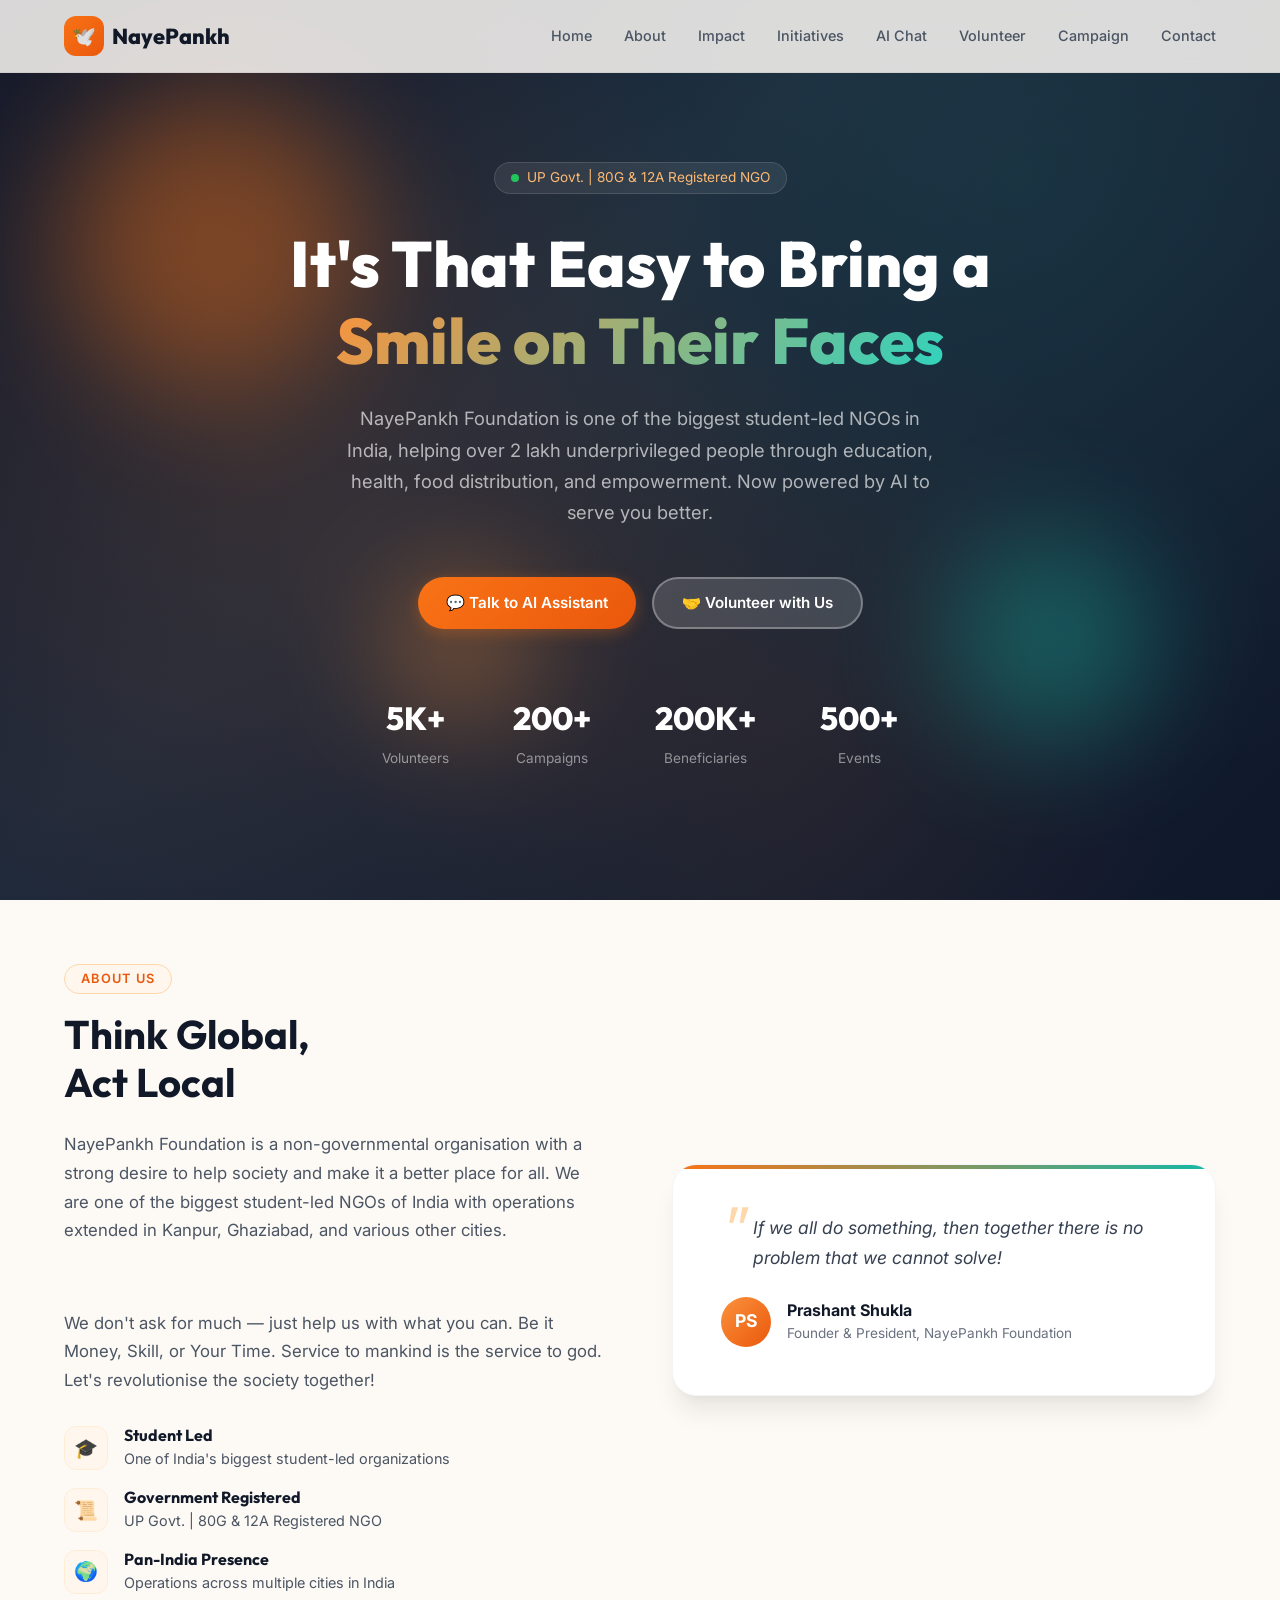
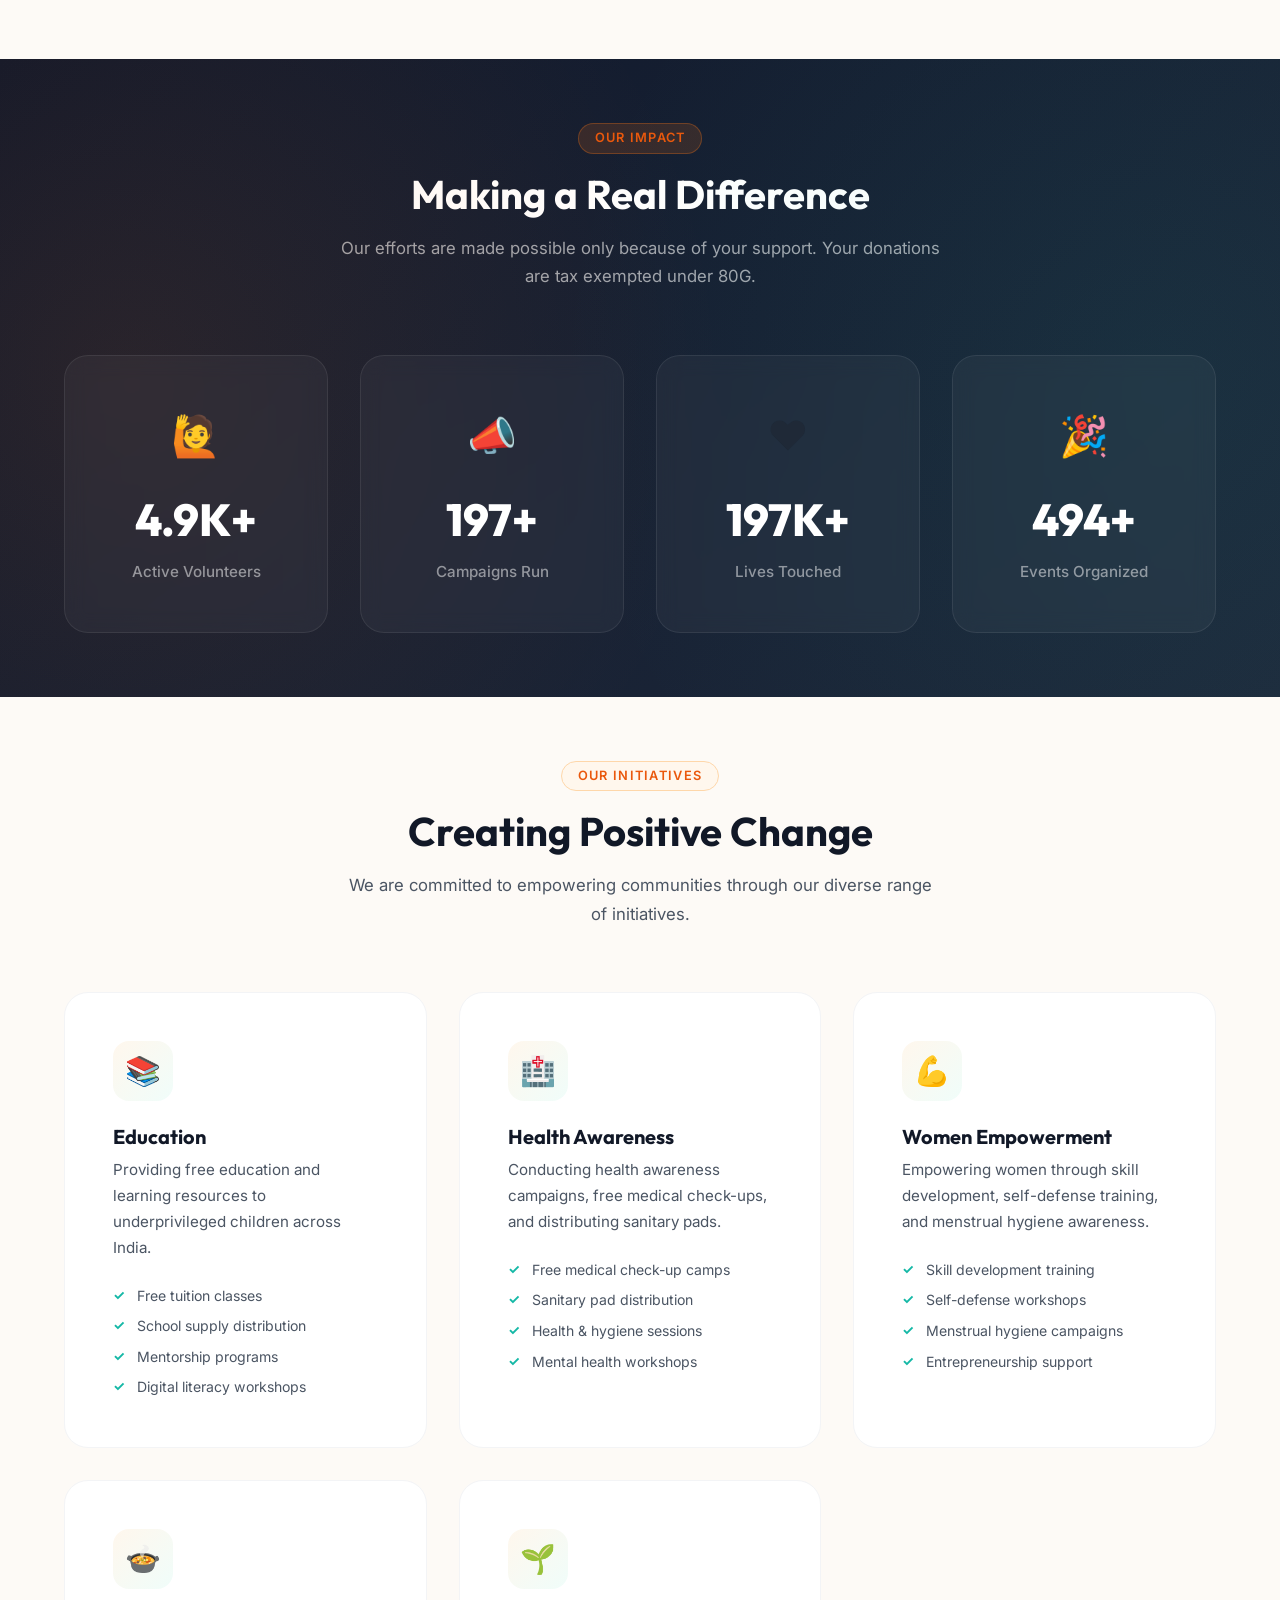
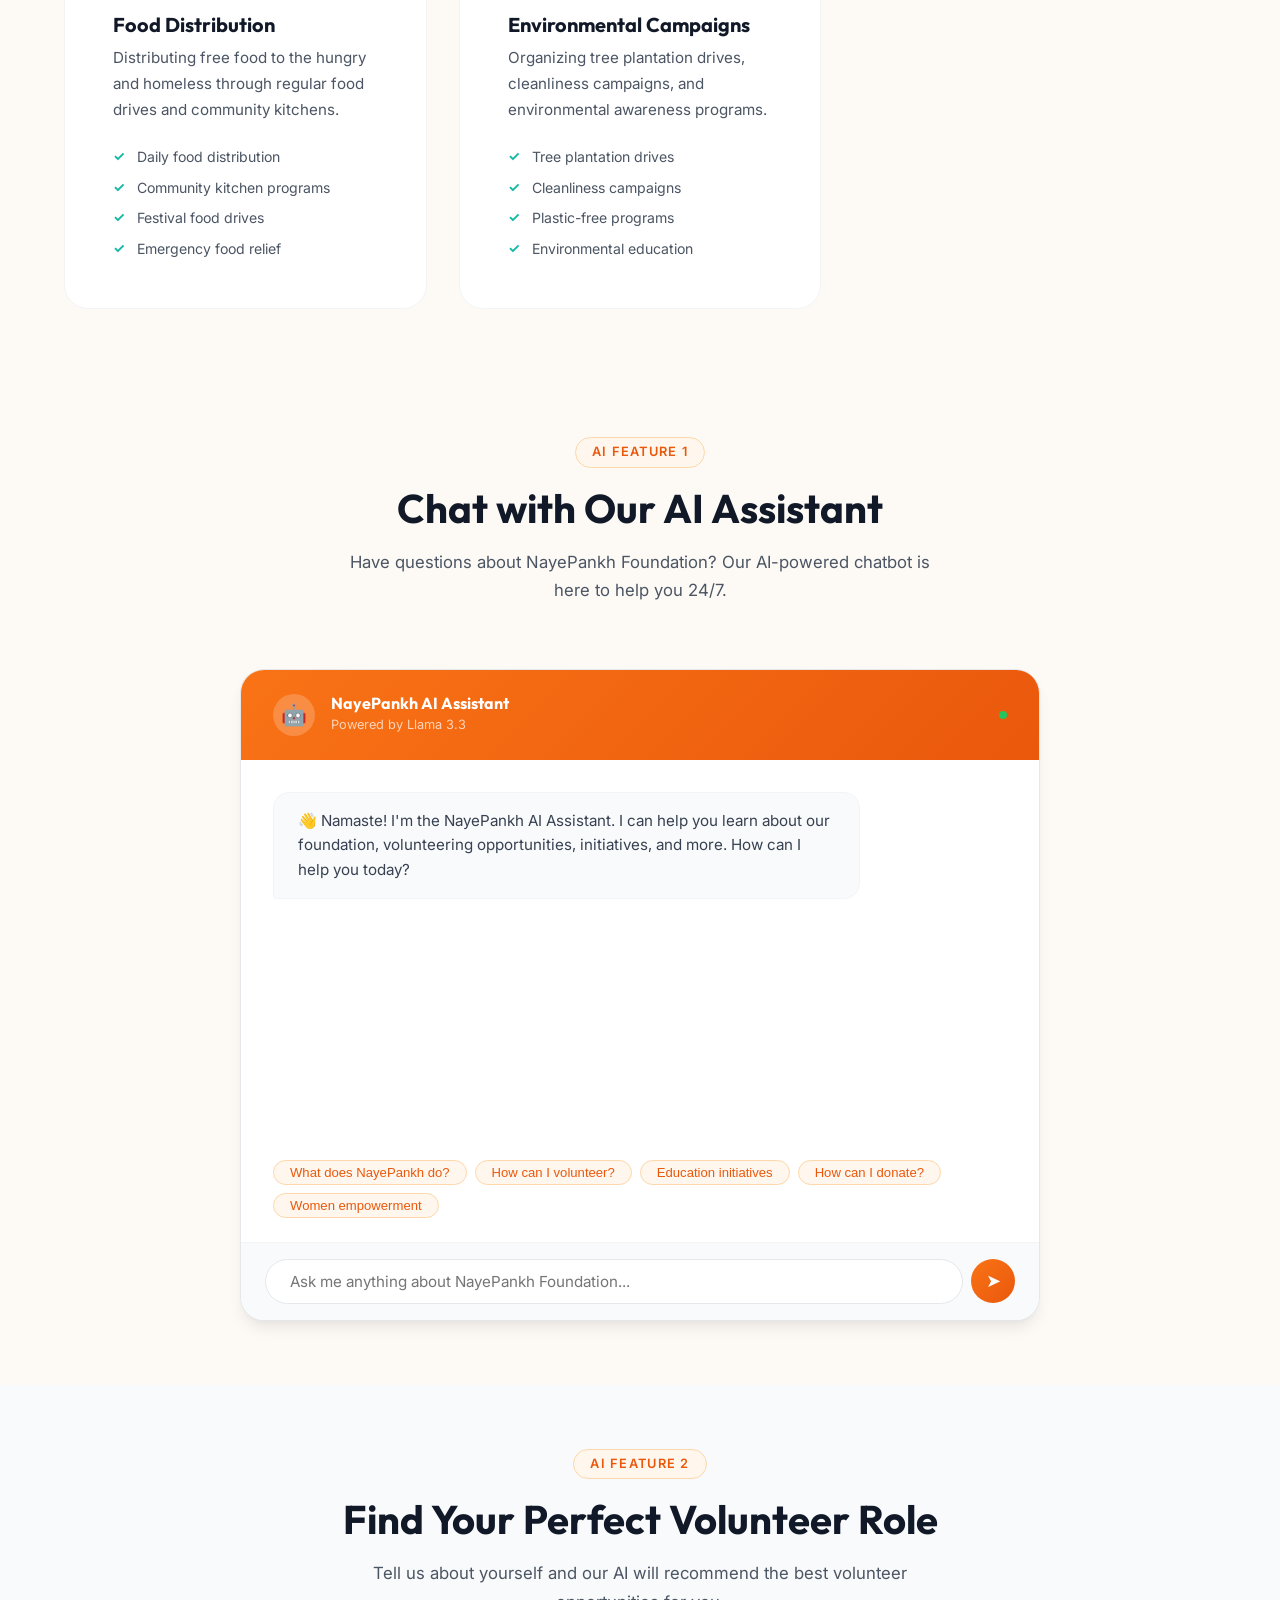
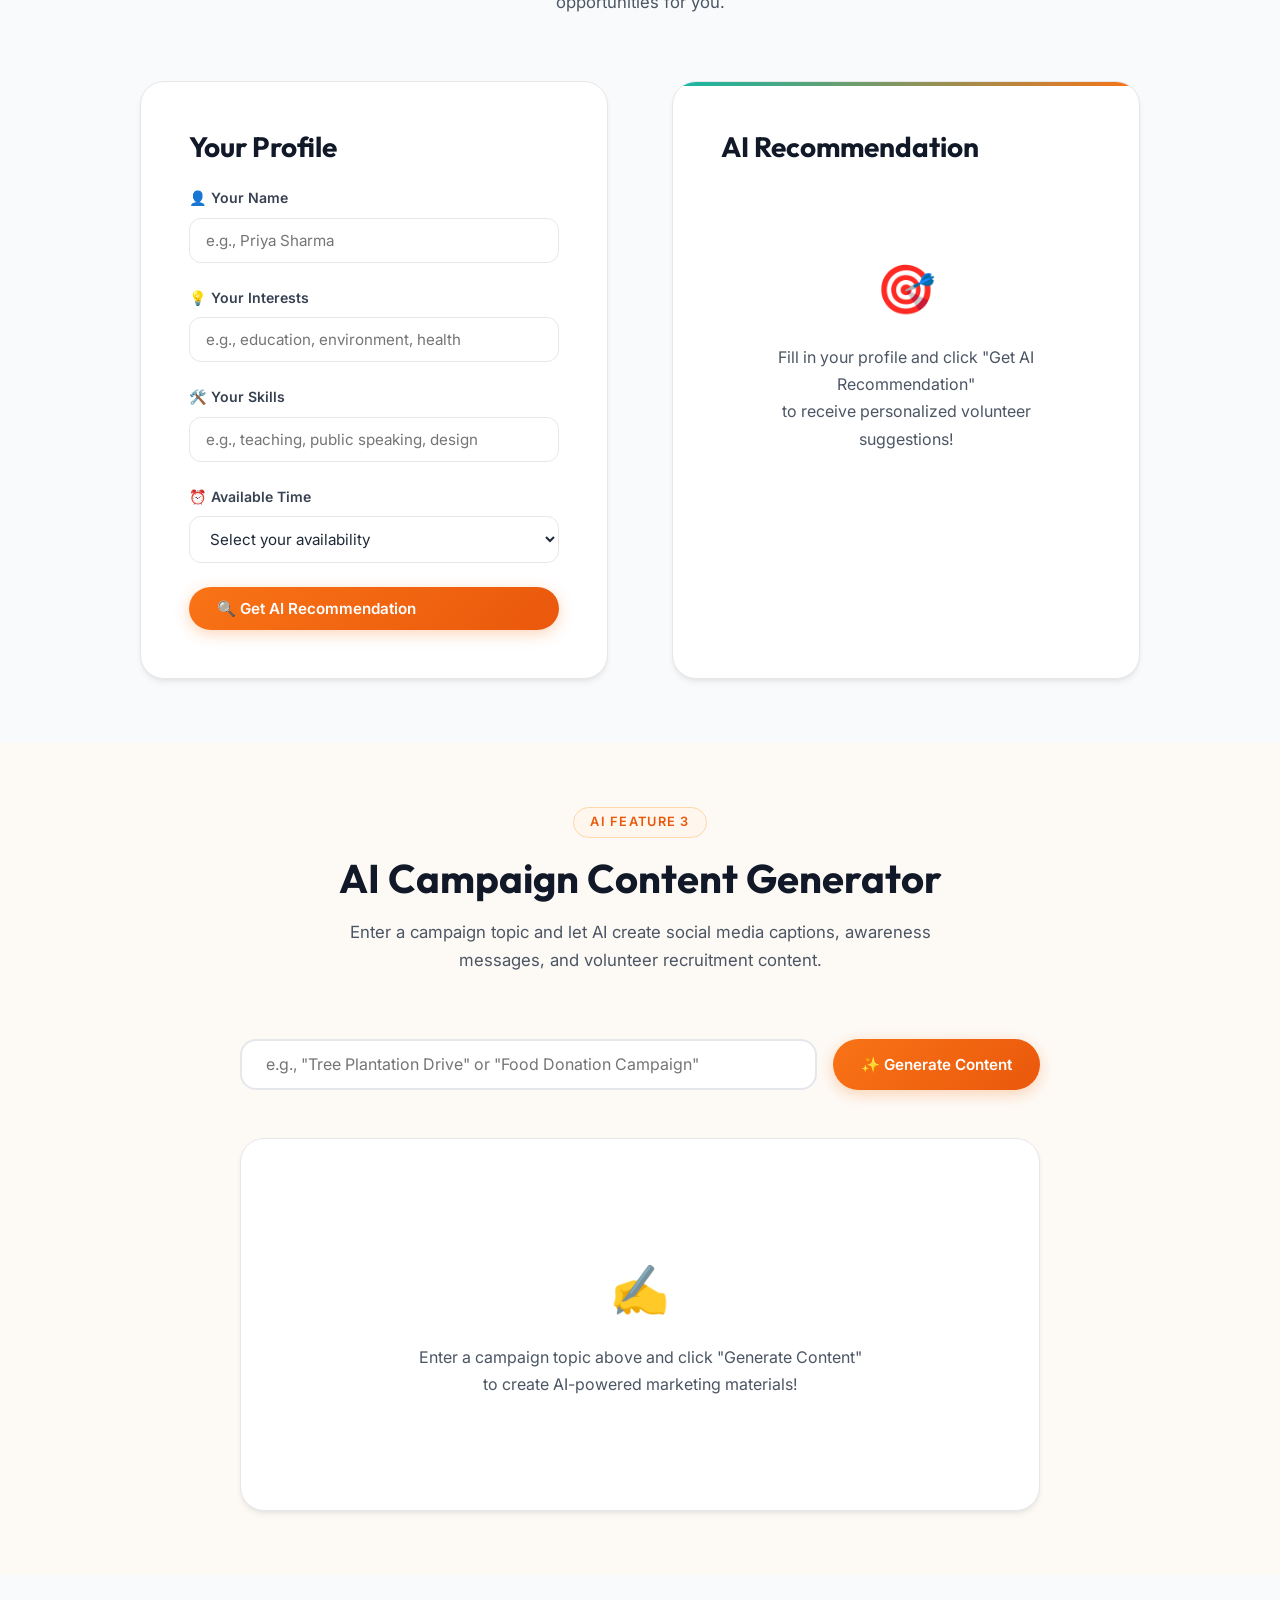
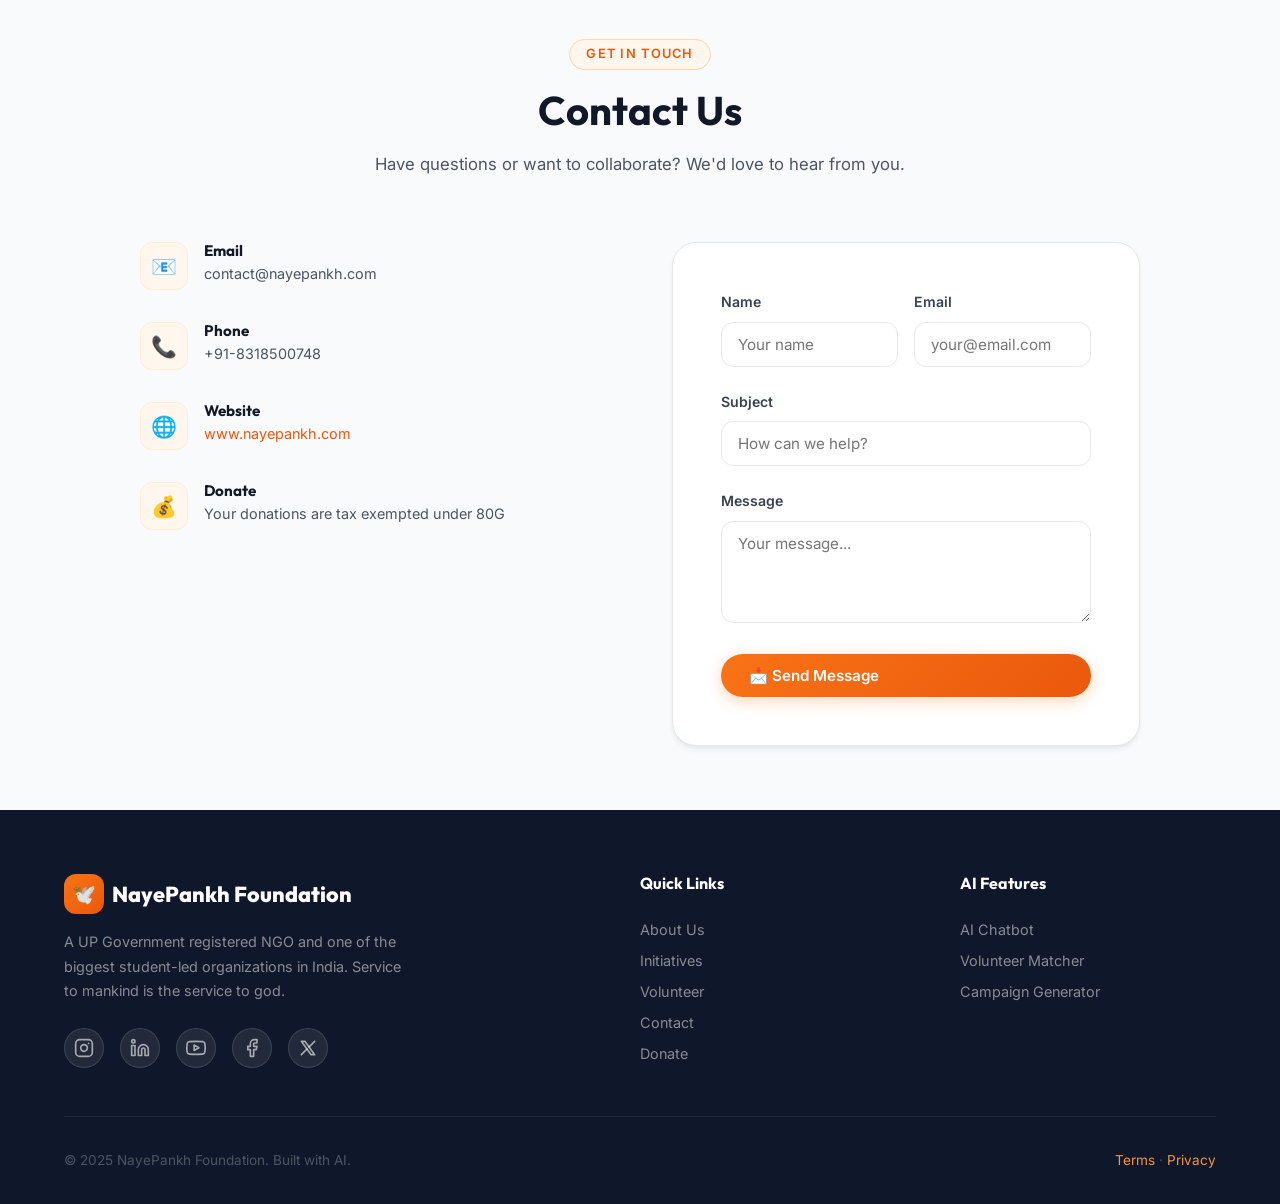
==== commit c0e2a3a3: "fix: resolve backend errors and add social media links with SVG icons" ====
--- a/frontend/index.html
+++ b/frontend/index.html
@@ -409,6 +409,24 @@
             A UP Government registered NGO and one of the biggest student-led organizations in India.
             Service to mankind is the service to god.
           </p>
+          <!-- Social Media Icons -->
+          <div class="social-icons">
+            <a href="https://www.instagram.com/nayepankhfoundation" target="_blank" aria-label="Instagram" class="social-icon">
+              <svg xmlns="http://www.w3.org/2000/svg" width="20" height="20" viewBox="0 0 24 24" fill="none" stroke="currentColor" stroke-width="2" stroke-linecap="round" stroke-linejoin="round"><rect x="2" y="2" width="20" height="20" rx="5" ry="5"/><path d="M16 11.37A4 4 0 1 1 12.63 8 4 4 0 0 1 16 11.37z"/><line x1="17.5" y1="6.5" x2="17.51" y2="6.5"/></svg>
+            </a>
+            <a href="https://www.linkedin.com/company/nayepankh" target="_blank" aria-label="LinkedIn" class="social-icon">
+              <svg xmlns="http://www.w3.org/2000/svg" width="20" height="20" viewBox="0 0 24 24" fill="none" stroke="currentColor" stroke-width="2" stroke-linecap="round" stroke-linejoin="round"><path d="M16 8a6 6 0 0 1 6 6v7h-4v-7a2 2 0 0 0-2-2 2 2 0 0 0-2 2v7h-4v-7a6 6 0 0 1 6-6z"/><rect x="2" y="9" width="4" height="12"/><circle cx="4" cy="4" r="2"/></svg>
+            </a>
+            <a href="https://youtube.com/@nayepankhfoundation" target="_blank" aria-label="YouTube" class="social-icon">
+              <svg xmlns="http://www.w3.org/2000/svg" width="20" height="20" viewBox="0 0 24 24" fill="none" stroke="currentColor" stroke-width="2" stroke-linecap="round" stroke-linejoin="round"><path d="M22.54 6.42a2.78 2.78 0 0 0-1.94-2C18.88 4 12 4 12 4s-6.88 0-8.6.46a2.78 2.78 0 0 0-1.94 2A29 29 0 0 0 1 11.75a29 29 0 0 0 .46 5.33A2.78 2.78 0 0 0 3.4 19.1c1.72.46 8.6.46 8.6.46s6.88 0 8.6-.46a2.78 2.78 0 0 0 1.94-2 29 29 0 0 0 .46-5.25 29 29 0 0 0-.46-5.43z"/><polygon points="9.75 15.02 15.5 11.75 9.75 8.48 9.75 15.02"/></svg>
+            </a>
+            <a href="https://facebook.com/nayepankhfoundation" target="_blank" aria-label="Facebook" class="social-icon">
+              <svg xmlns="http://www.w3.org/2000/svg" width="20" height="20" viewBox="0 0 24 24" fill="none" stroke="currentColor" stroke-width="2" stroke-linecap="round" stroke-linejoin="round"><path d="M18 2h-3a5 5 0 0 0-5 5v3H7v4h3v8h4v-8h3l1-4h-4V7a1 1 0 0 1 1-1h3z"/></svg>
+            </a>
+            <a href="https://x.com/nayepankh" target="_blank" aria-label="Twitter / X" class="social-icon">
+              <svg xmlns="http://www.w3.org/2000/svg" width="20" height="20" viewBox="0 0 24 24" fill="none" stroke="currentColor" stroke-width="2" stroke-linecap="round" stroke-linejoin="round"><path d="M4 4l11.733 16h4.267l-11.733 -16h-4.267z"/><path d="M4 20l6.768 -6.768m2.46 -2.46l6.772 -6.772"/></svg>
+            </a>
+          </div>
         </div>
 
         <div>
@@ -433,9 +451,9 @@
       </div>
 
       <div class="footer-bottom">
-        <p>© 2025 NayePankh Foundation. Built with ❤️ and AI.</p>
+        <p>&copy; 2025 NayePankh Foundation. Built with AI.</p>
         <p>
-          <a href="https://www.nayepankh.com/terms-and-conditions" target="_blank">Terms</a> ·
+          <a href="https://www.nayepankh.com/terms-and-conditions" target="_blank">Terms</a> &middot;
           <a href="https://www.nayepankh.com/privacy-policy" target="_blank">Privacy</a>
         </p>
       </div>
--- a/frontend/style.css
+++ b/frontend/style.css
@@ -1285,6 +1285,57 @@
 
 .footer-bottom a {
   color: var(--primary-400);
+}
+
+/* Social Media Icons */
+.social-icons {
+  display: flex;
+  gap: var(--space-md);
+  margin-top: var(--space-lg);
+}
+
+.social-icon {
+  width: 40px;
+  height: 40px;
+  display: flex;
+  align-items: center;
+  justify-content: center;
+  border-radius: 50%;
+  background: rgba(255, 255, 255, 0.08);
+  border: 1px solid rgba(255, 255, 255, 0.12);
+  color: rgba(255, 255, 255, 0.6);
+  transition: all var(--transition-base);
+}
+
+.social-icon:hover {
+  transform: translateY(-3px);
+  color: #fff;
+}
+
+/* Platform-specific hover colors */
+.social-icon[aria-label="Instagram"]:hover {
+  background: linear-gradient(135deg, #f09433, #e6683c, #dc2743, #cc2366, #bc1888);
+  border-color: transparent;
+}
+
+.social-icon[aria-label="LinkedIn"]:hover {
+  background: #0077b5;
+  border-color: transparent;
+}
+
+.social-icon[aria-label="YouTube"]:hover {
+  background: #ff0000;
+  border-color: transparent;
+}
+
+.social-icon[aria-label="Facebook"]:hover {
+  background: #1877f2;
+  border-color: transparent;
+}
+
+.social-icon[aria-label="Twitter / X"]:hover {
+  background: #14171a;
+  border-color: rgba(255, 255, 255, 0.3);
 }
 
 /* ============================================================
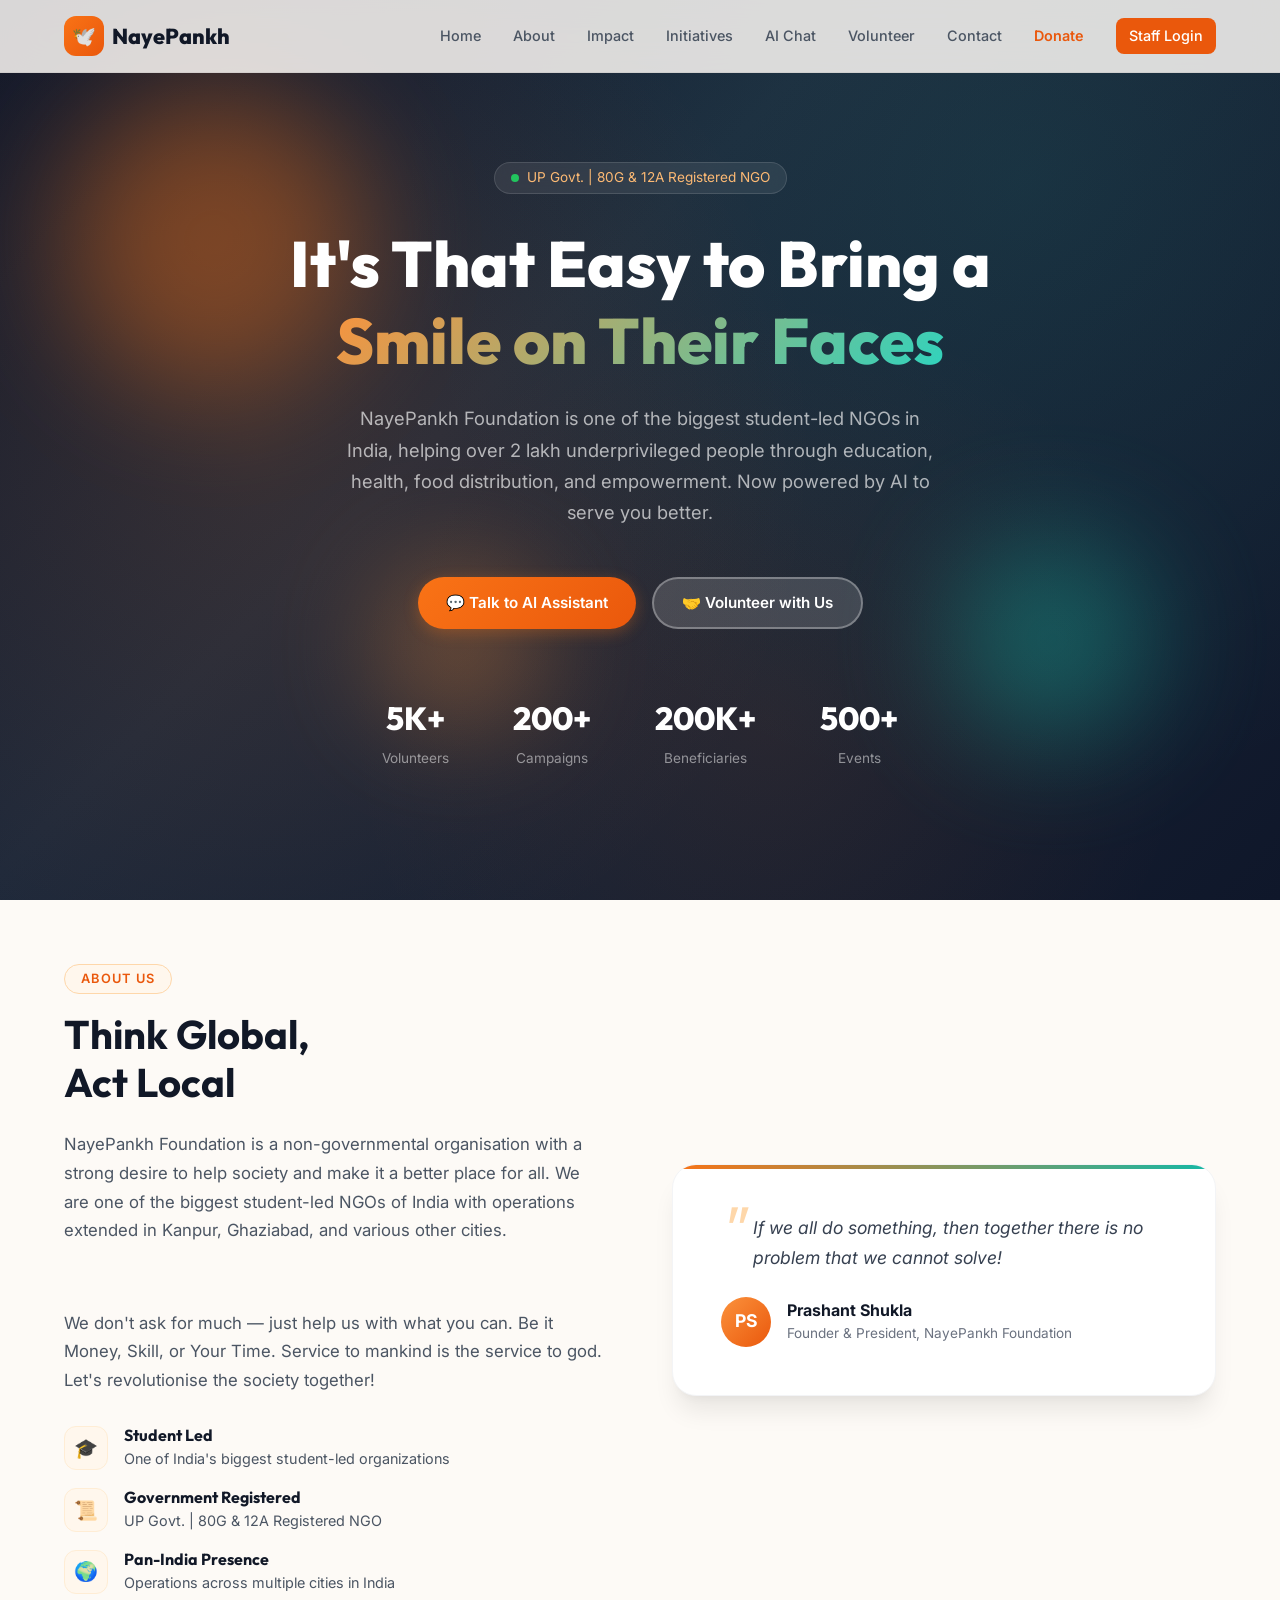
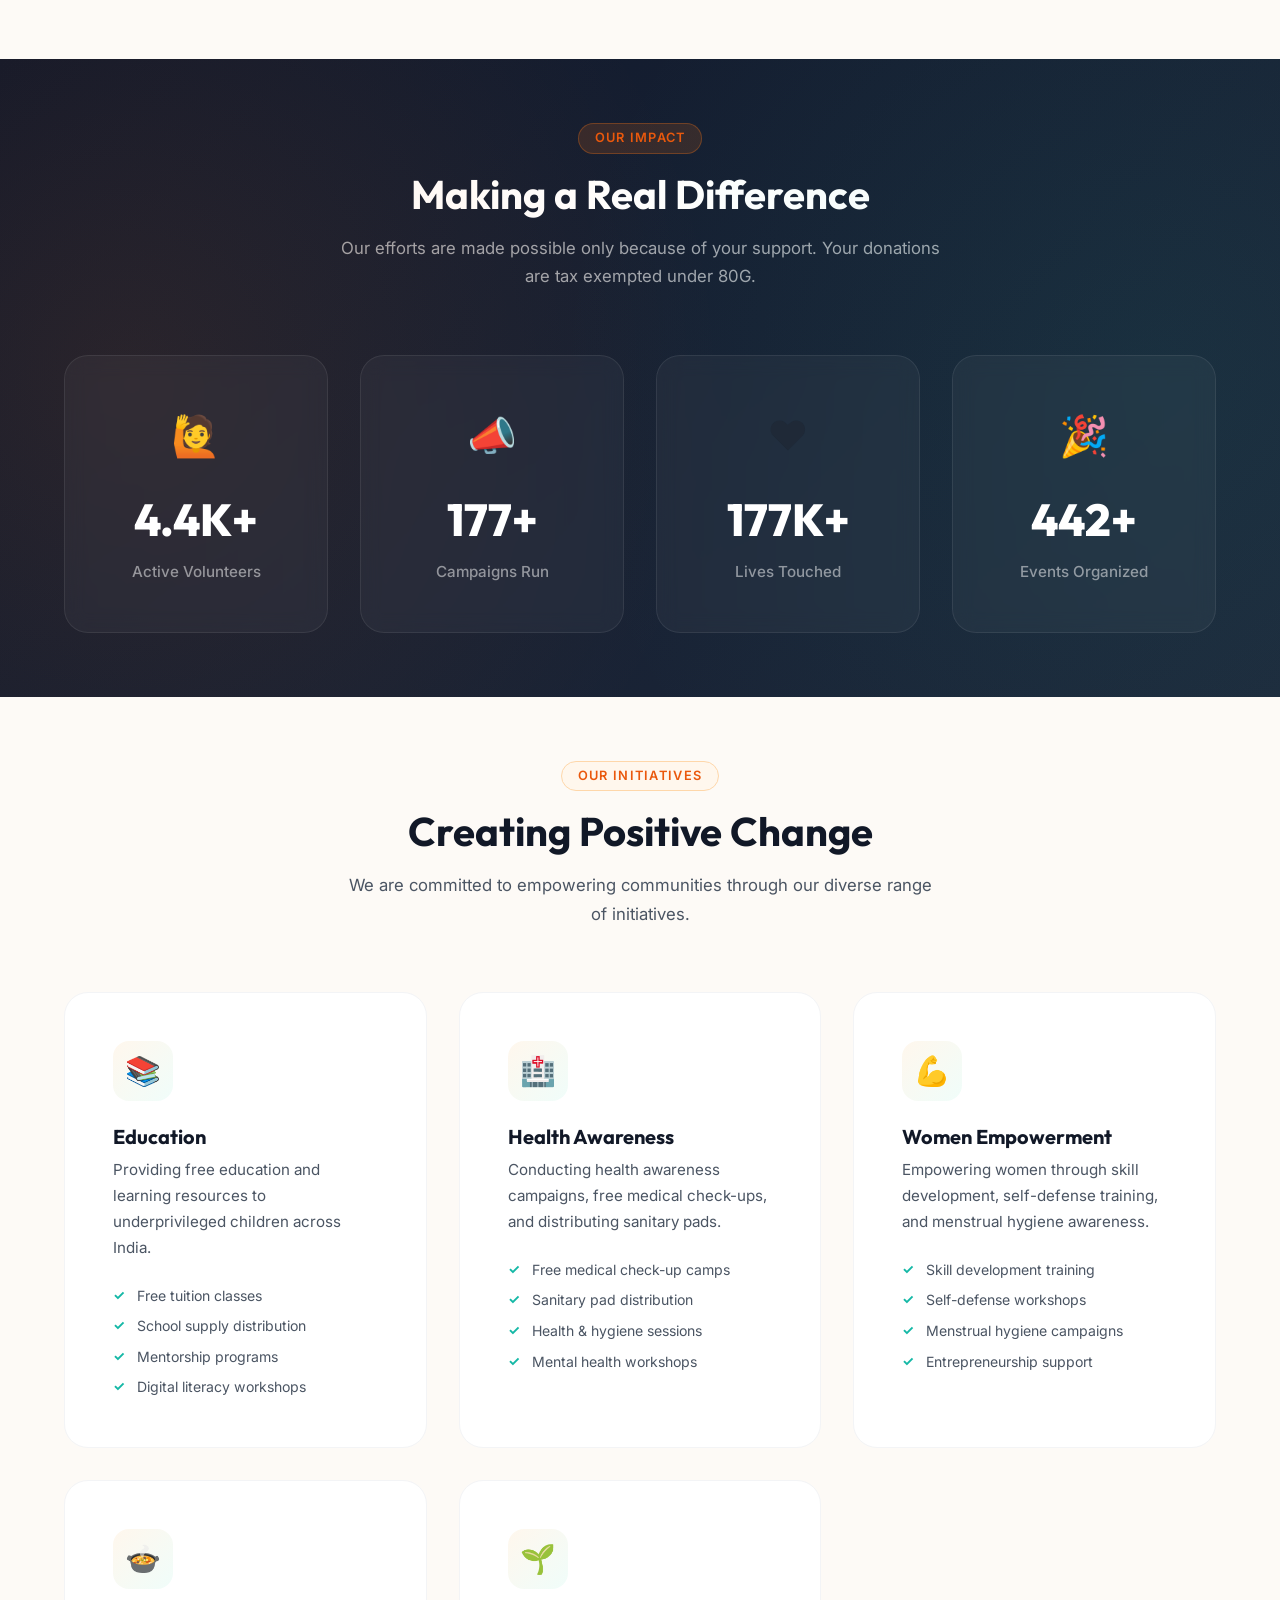
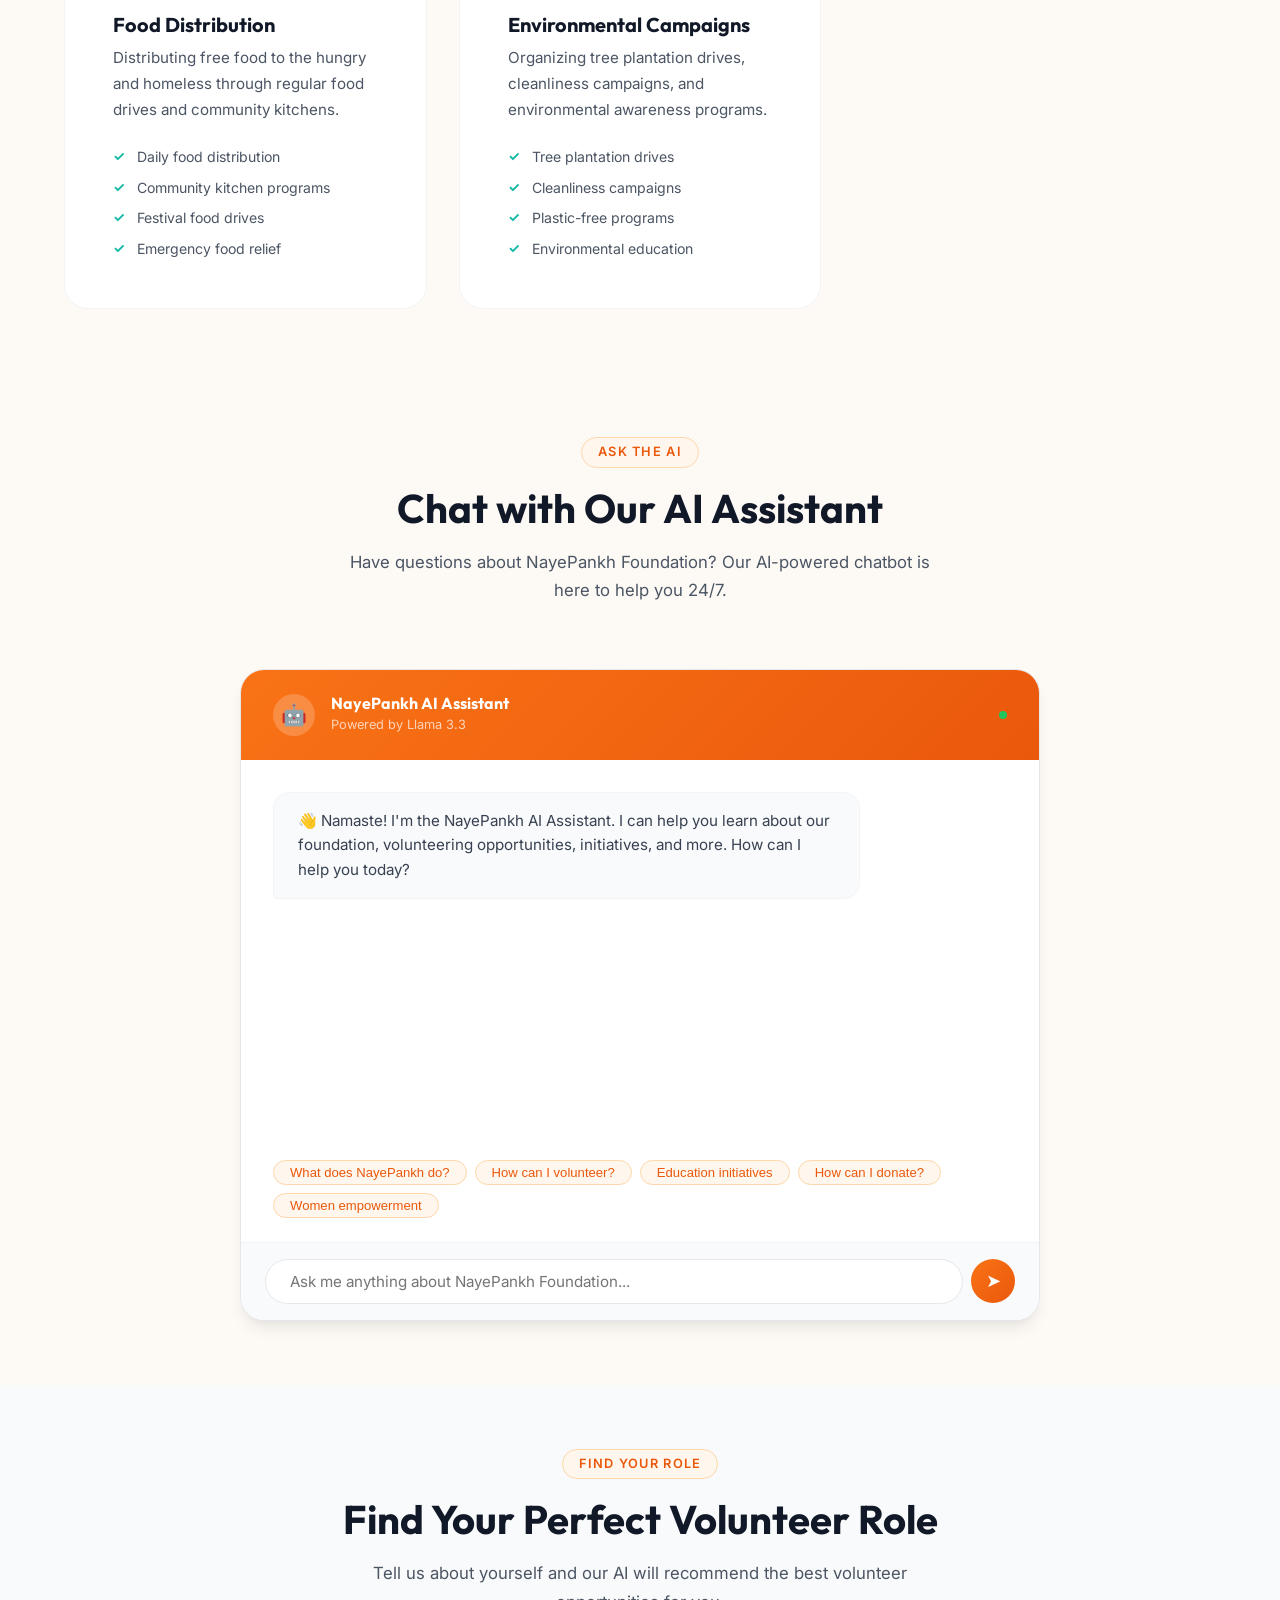
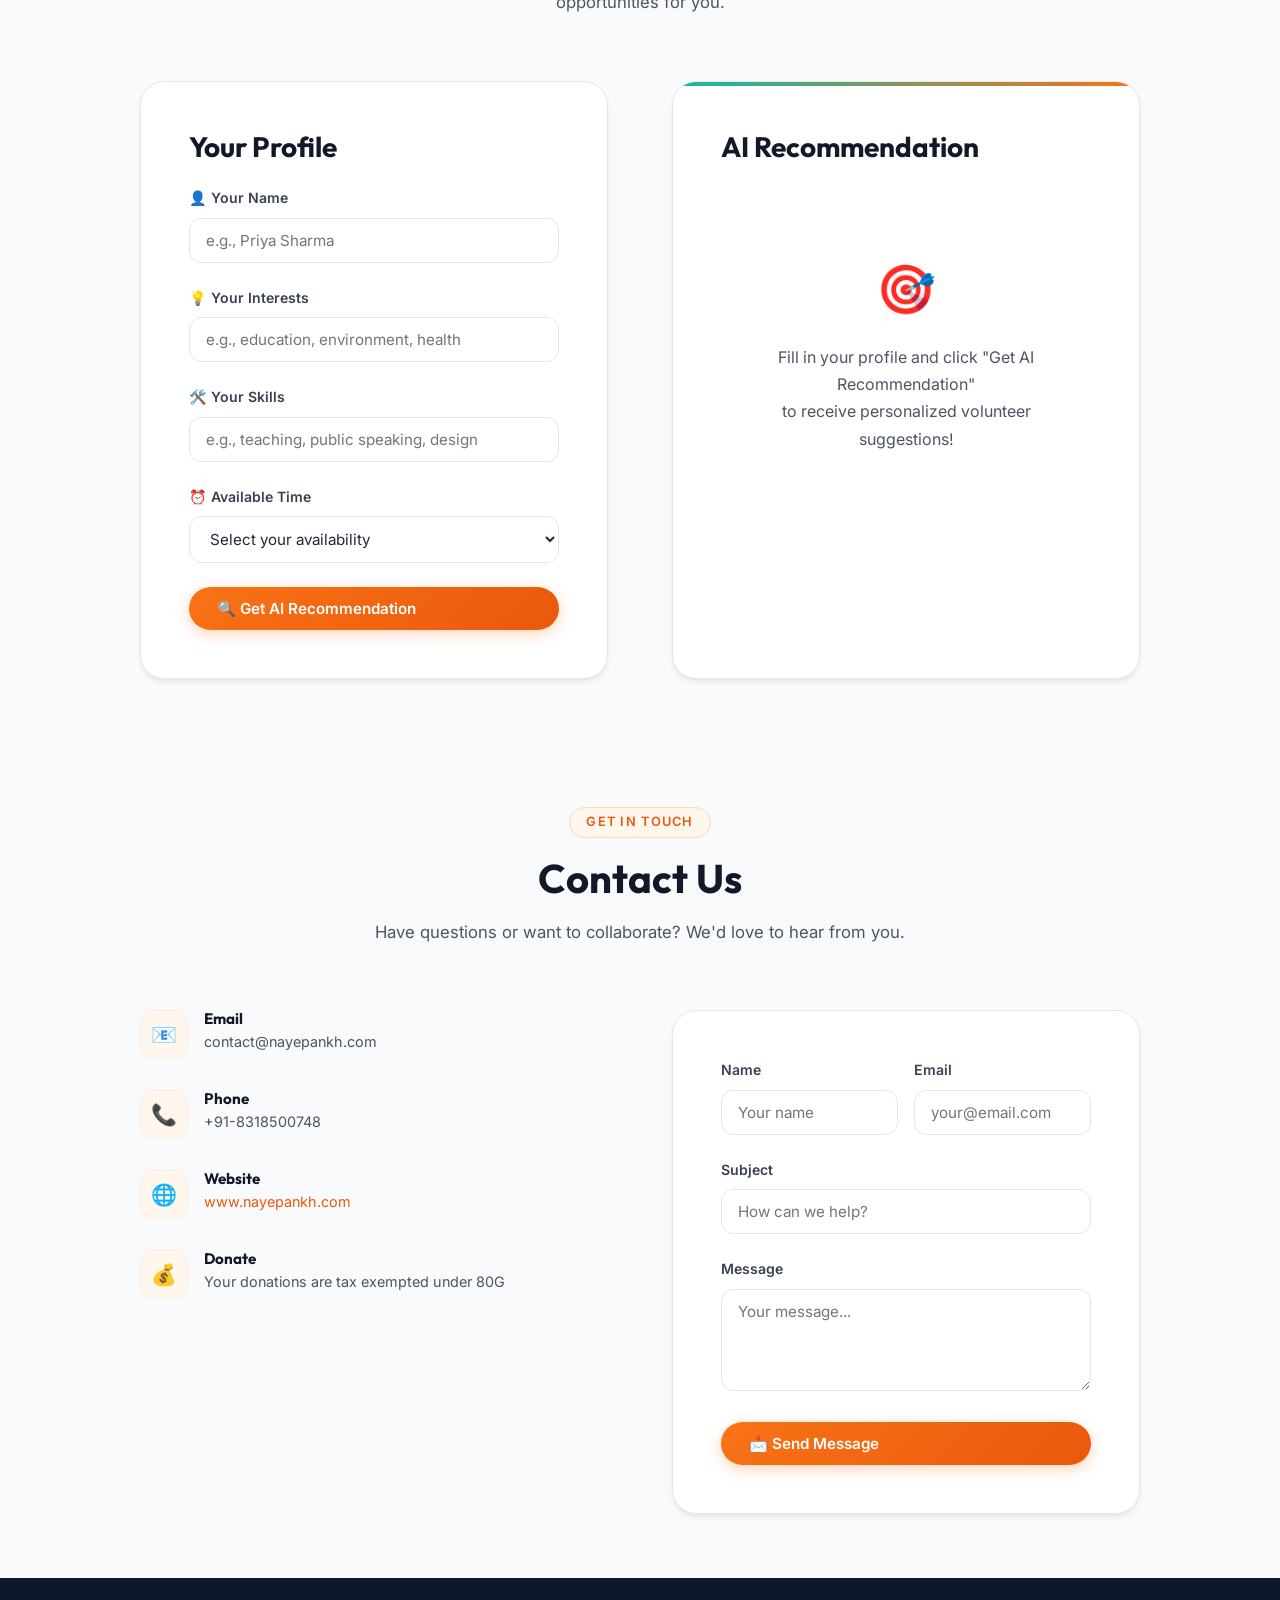
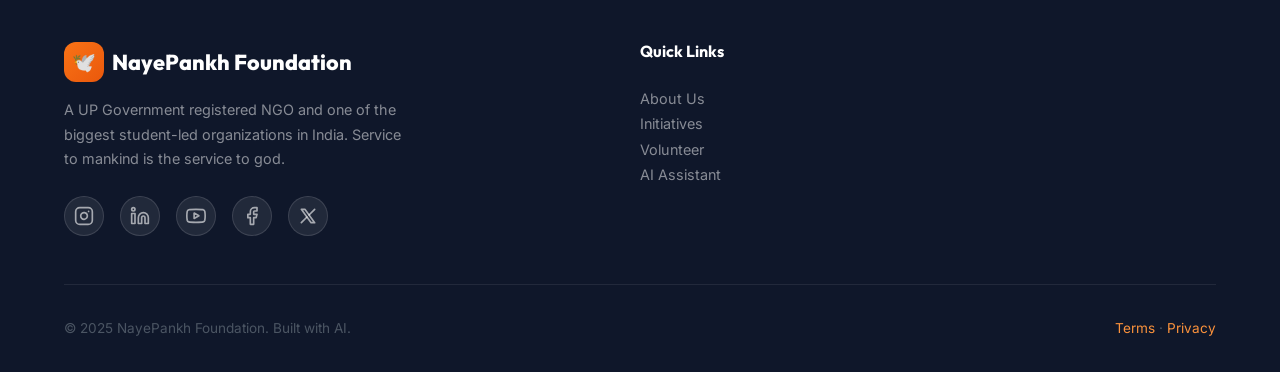
==== commit e71ed4f9: "feat: Implement 3-tier RBAC Staff Portal, move Campaign Generator to internal dashboard, add JWT aut" ====
--- a/frontend/index.html
+++ b/frontend/index.html
@@ -26,8 +26,9 @@
         <a href="#initiatives">Initiatives</a>
         <a href="#chatbot">AI Chat</a>
         <a href="#volunteer">Volunteer</a>
-        <a href="#campaign">Campaign</a>
         <a href="#contact">Contact</a>
+        <a href="https://www.nayepankh.com/donate" target="_blank" style="color:var(--primary-600); font-weight:600;">Donate</a>
+        <a href="portal.html" style="background:var(--primary-600); color:white; padding:0.4rem 0.8rem; border-radius:0.5rem;">Staff Login</a>
       </div>
       <button class="mobile-toggle" id="mobileToggle" aria-label="Toggle navigation menu">
         <span></span>
@@ -205,7 +206,7 @@
   <section class="section chatbot" id="chatbot">
     <div class="container">
       <div class="section-header">
-        <span class="label">AI Feature 1</span>
+        <span class="label">Ask the AI</span>
         <h2>Chat with Our AI Assistant</h2>
         <p>Have questions about NayePankh Foundation? Our AI-powered chatbot is here to help you 24/7.</p>
       </div>
@@ -248,7 +249,7 @@
   <section class="section volunteer" id="volunteer">
     <div class="container">
       <div class="section-header">
-        <span class="label">AI Feature 2</span>
+        <span class="label">Find Your Role</span>
         <h2>Find Your Perfect Volunteer Role</h2>
         <p>Tell us about yourself and our AI will recommend the best volunteer opportunities for you.</p>
       </div>
@@ -299,32 +300,7 @@
     </div>
   </section>
 
-  <!-- ========== CAMPAIGN CONTENT GENERATOR SECTION ========== -->
-  <section class="section campaign" id="campaign">
-    <div class="container">
-      <div class="section-header">
-        <span class="label">AI Feature 3</span>
-        <h2>AI Campaign Content Generator</h2>
-        <p>Enter a campaign topic and let AI create social media captions, awareness messages, and volunteer recruitment content.</p>
-      </div>
-
-      <div class="campaign-container reveal">
-        <div class="campaign-input-group">
-          <input type="text" id="campaignInput" placeholder='e.g., "Tree Plantation Drive" or "Food Donation Campaign"'
-                 aria-label="Campaign topic input">
-          <button class="btn btn-primary" id="campaignBtn">✨ Generate Content</button>
-        </div>
-
-        <div class="campaign-result" id="campaignResult">
-          <div class="result-placeholder" id="campaignPlaceholder">
-            <div class="icon">✍️</div>
-            <p>Enter a campaign topic above and click "Generate Content"<br>to create AI-powered marketing materials!</p>
-          </div>
-          <div class="result-content" id="campaignContent" style="display:none;"></div>
-        </div>
-      </div>
-    </div>
-  </section>
+
 
   <!-- ========== CONTACT SECTION ========== -->
   <section class="section contact" id="contact">
@@ -432,20 +408,12 @@
         <div>
           <h4>Quick Links</h4>
           <div class="footer-links">
-            <a href="#about">About Us</a>
-            <a href="#initiatives">Initiatives</a>
-            <a href="#volunteer">Volunteer</a>
-            <a href="#contact">Contact</a>
-            <a href="https://www.nayepankh.com/donate" target="_blank">Donate</a>
-          </div>
-        </div>
-
-        <div>
-          <h4>AI Features</h4>
-          <div class="footer-links">
-            <a href="#chatbot">AI Chatbot</a>
-            <a href="#volunteer">Volunteer Matcher</a>
-            <a href="#campaign">Campaign Generator</a>
+            <ul>
+              <li><a href="#about">About Us</a></li>
+              <li><a href="#initiatives">Initiatives</a></li>
+              <li><a href="#volunteer">Volunteer</a></li>
+              <li><a href="#chatbot">AI Assistant</a></li>
+            </ul>
           </div>
         </div>
       </div>
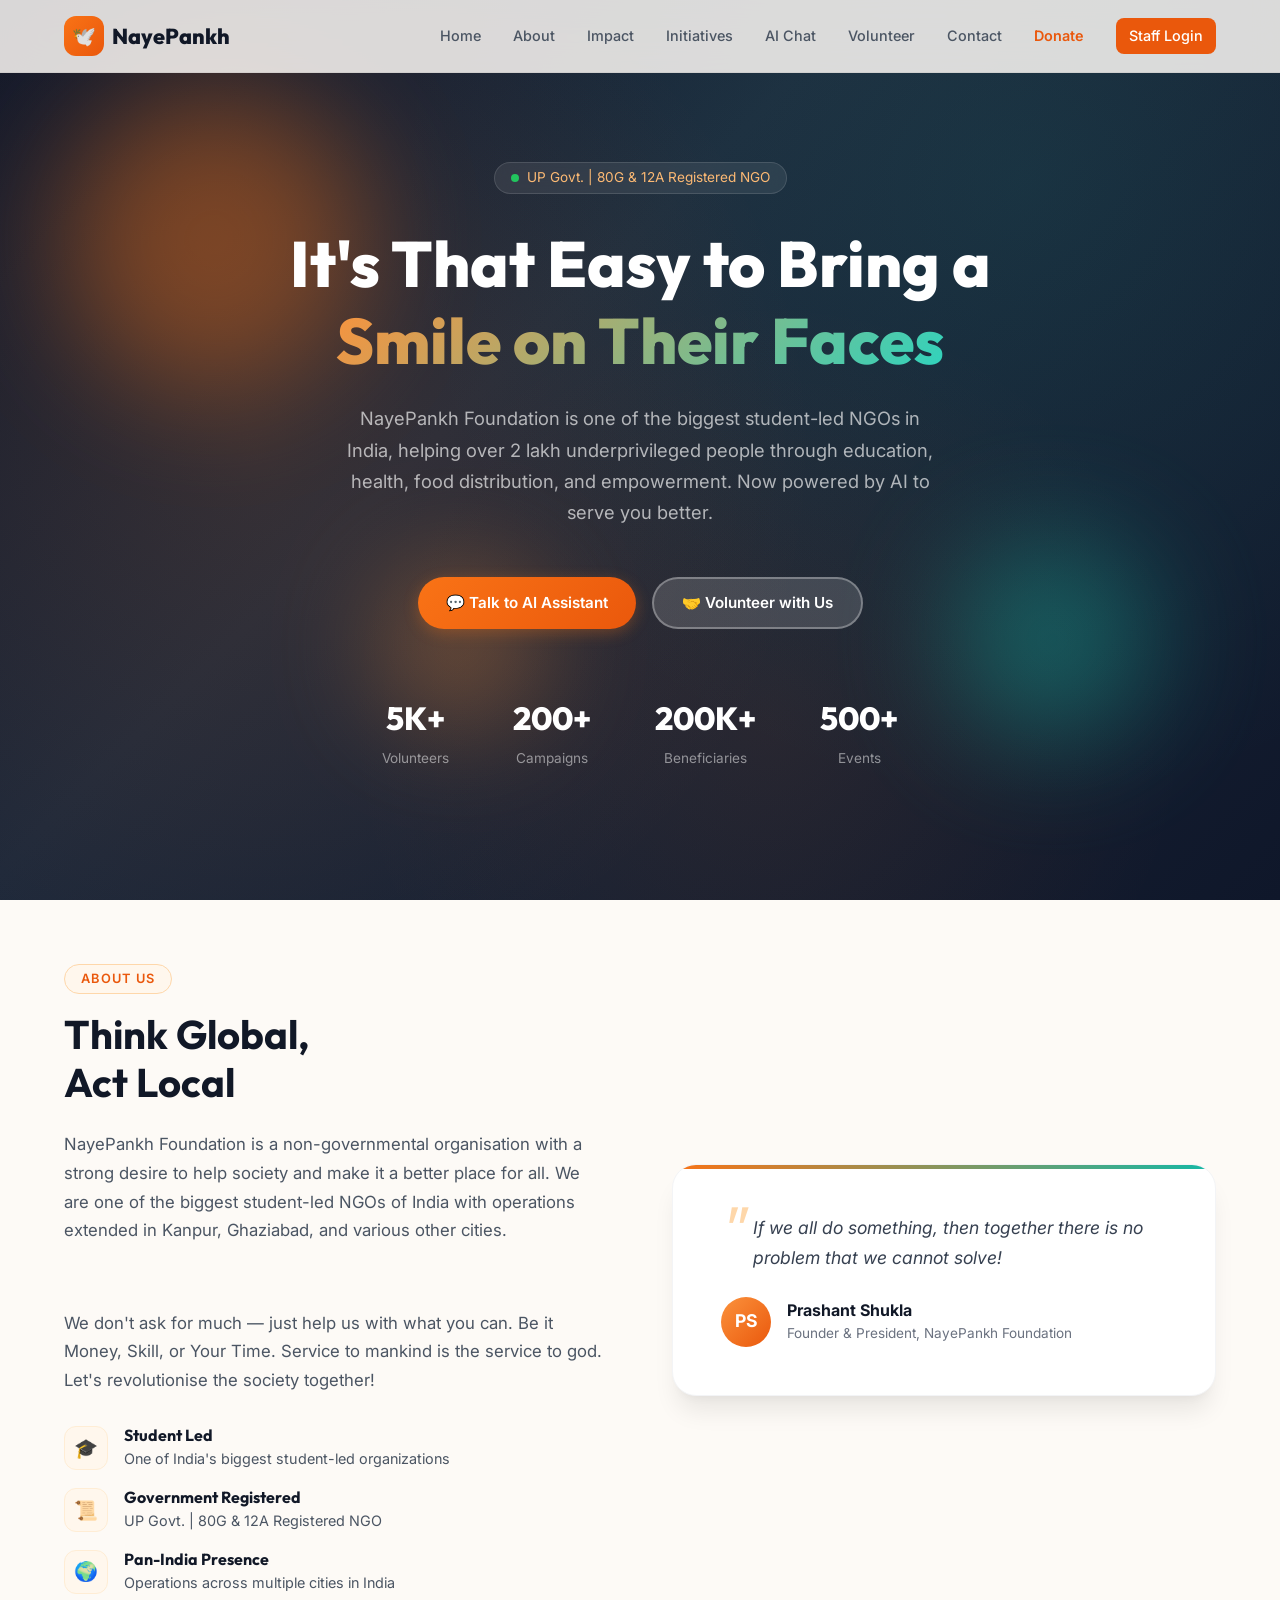
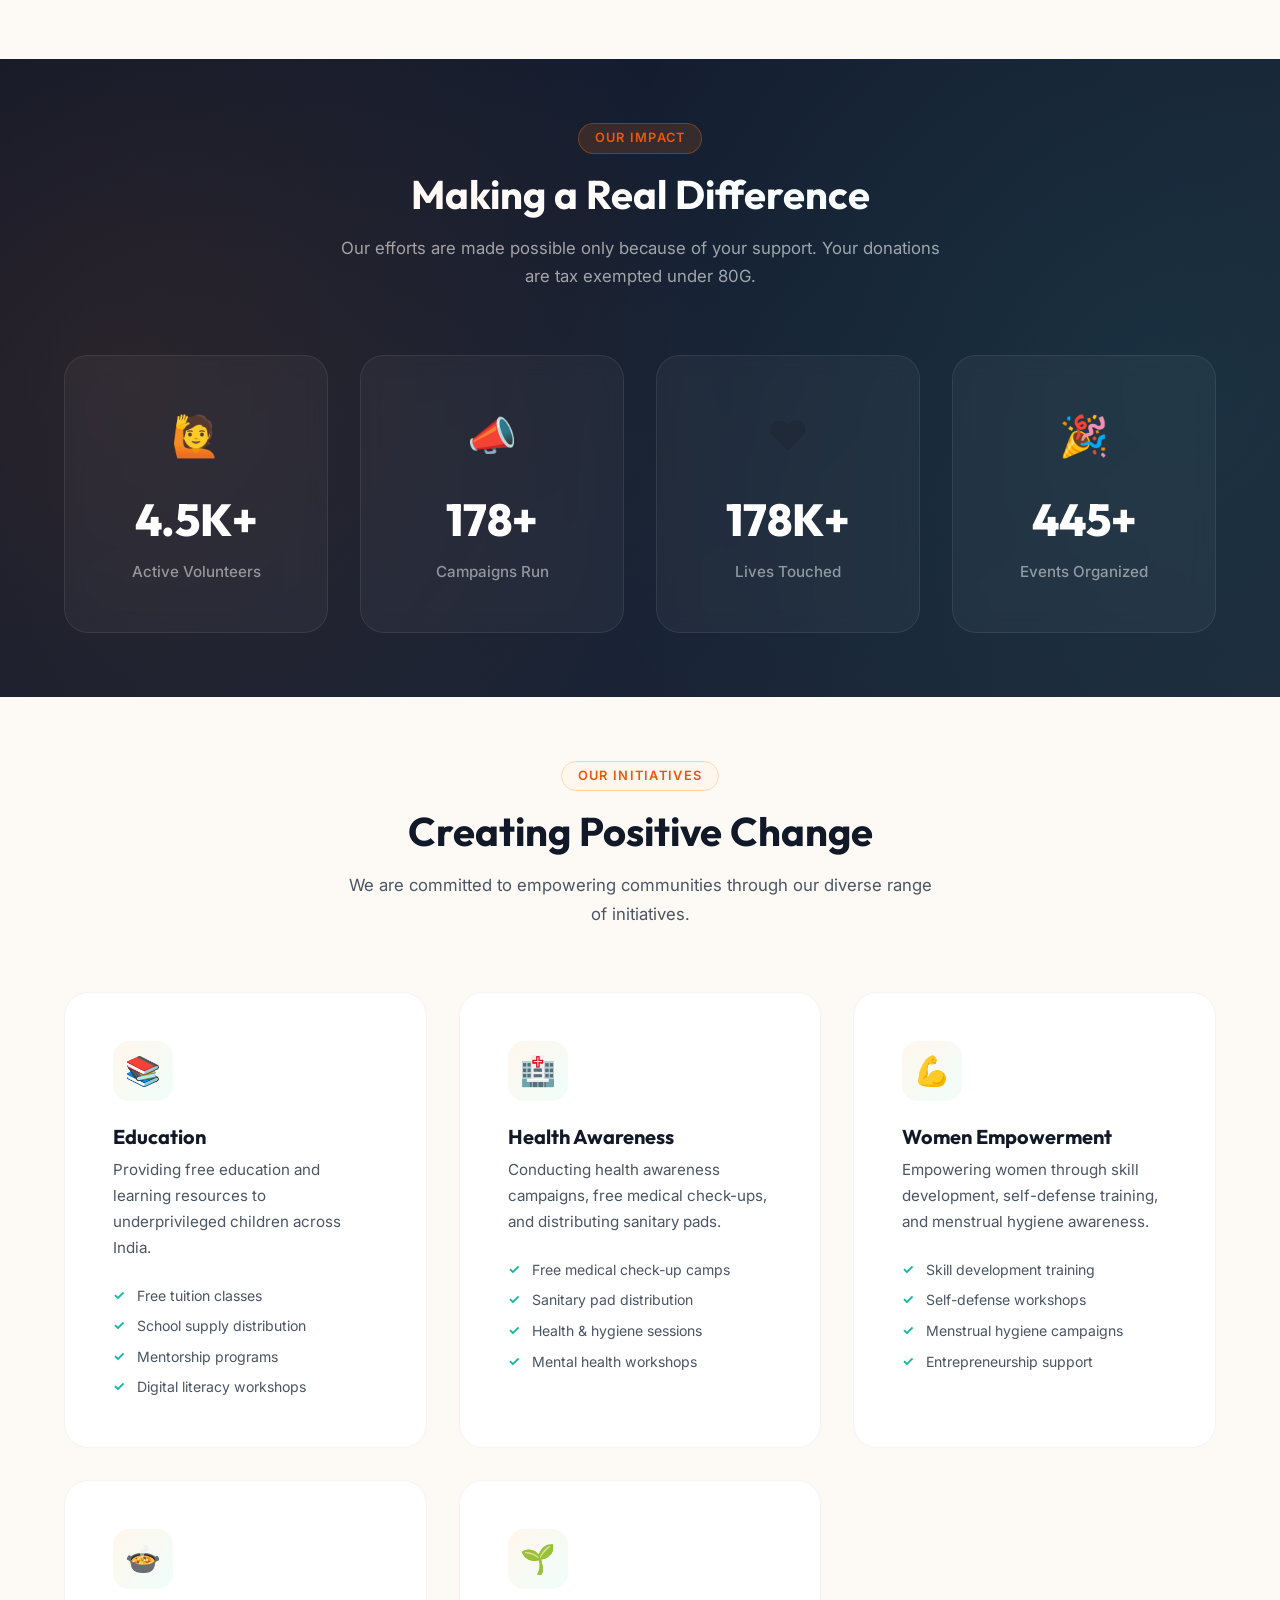
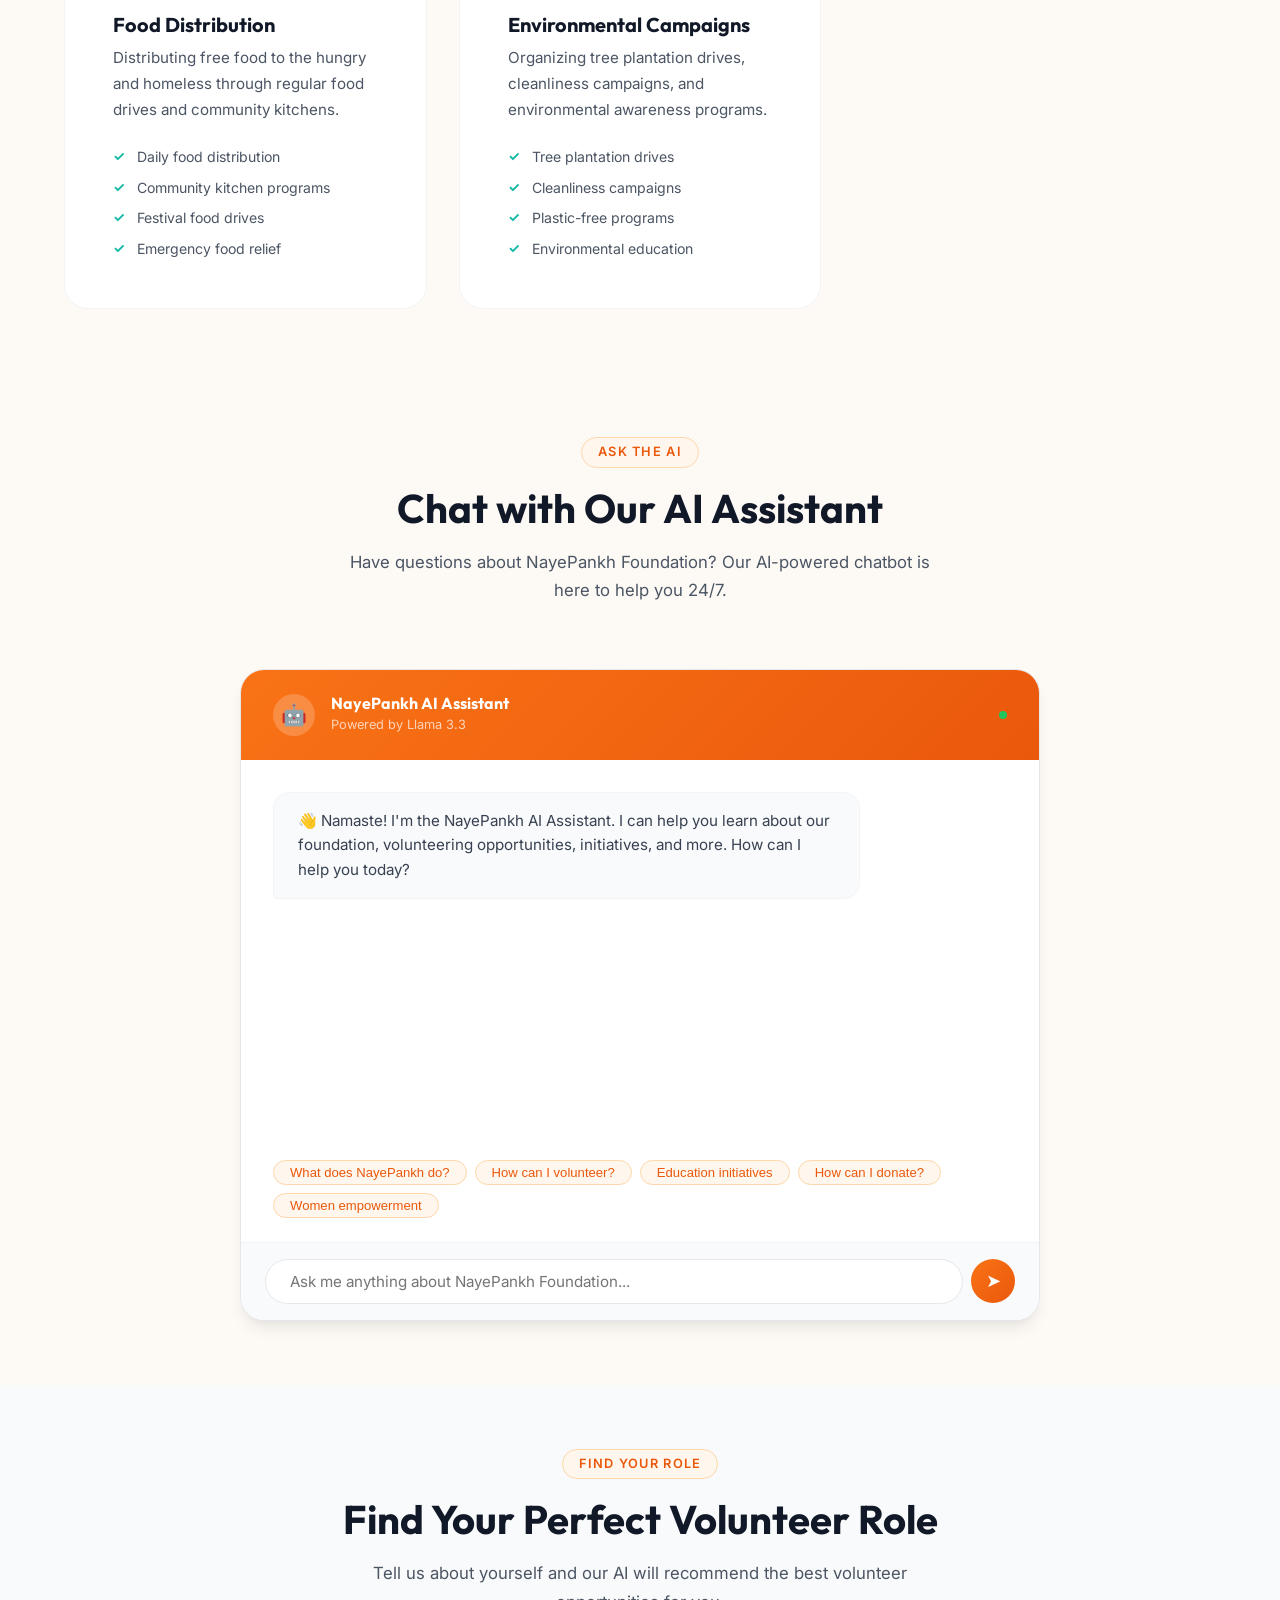
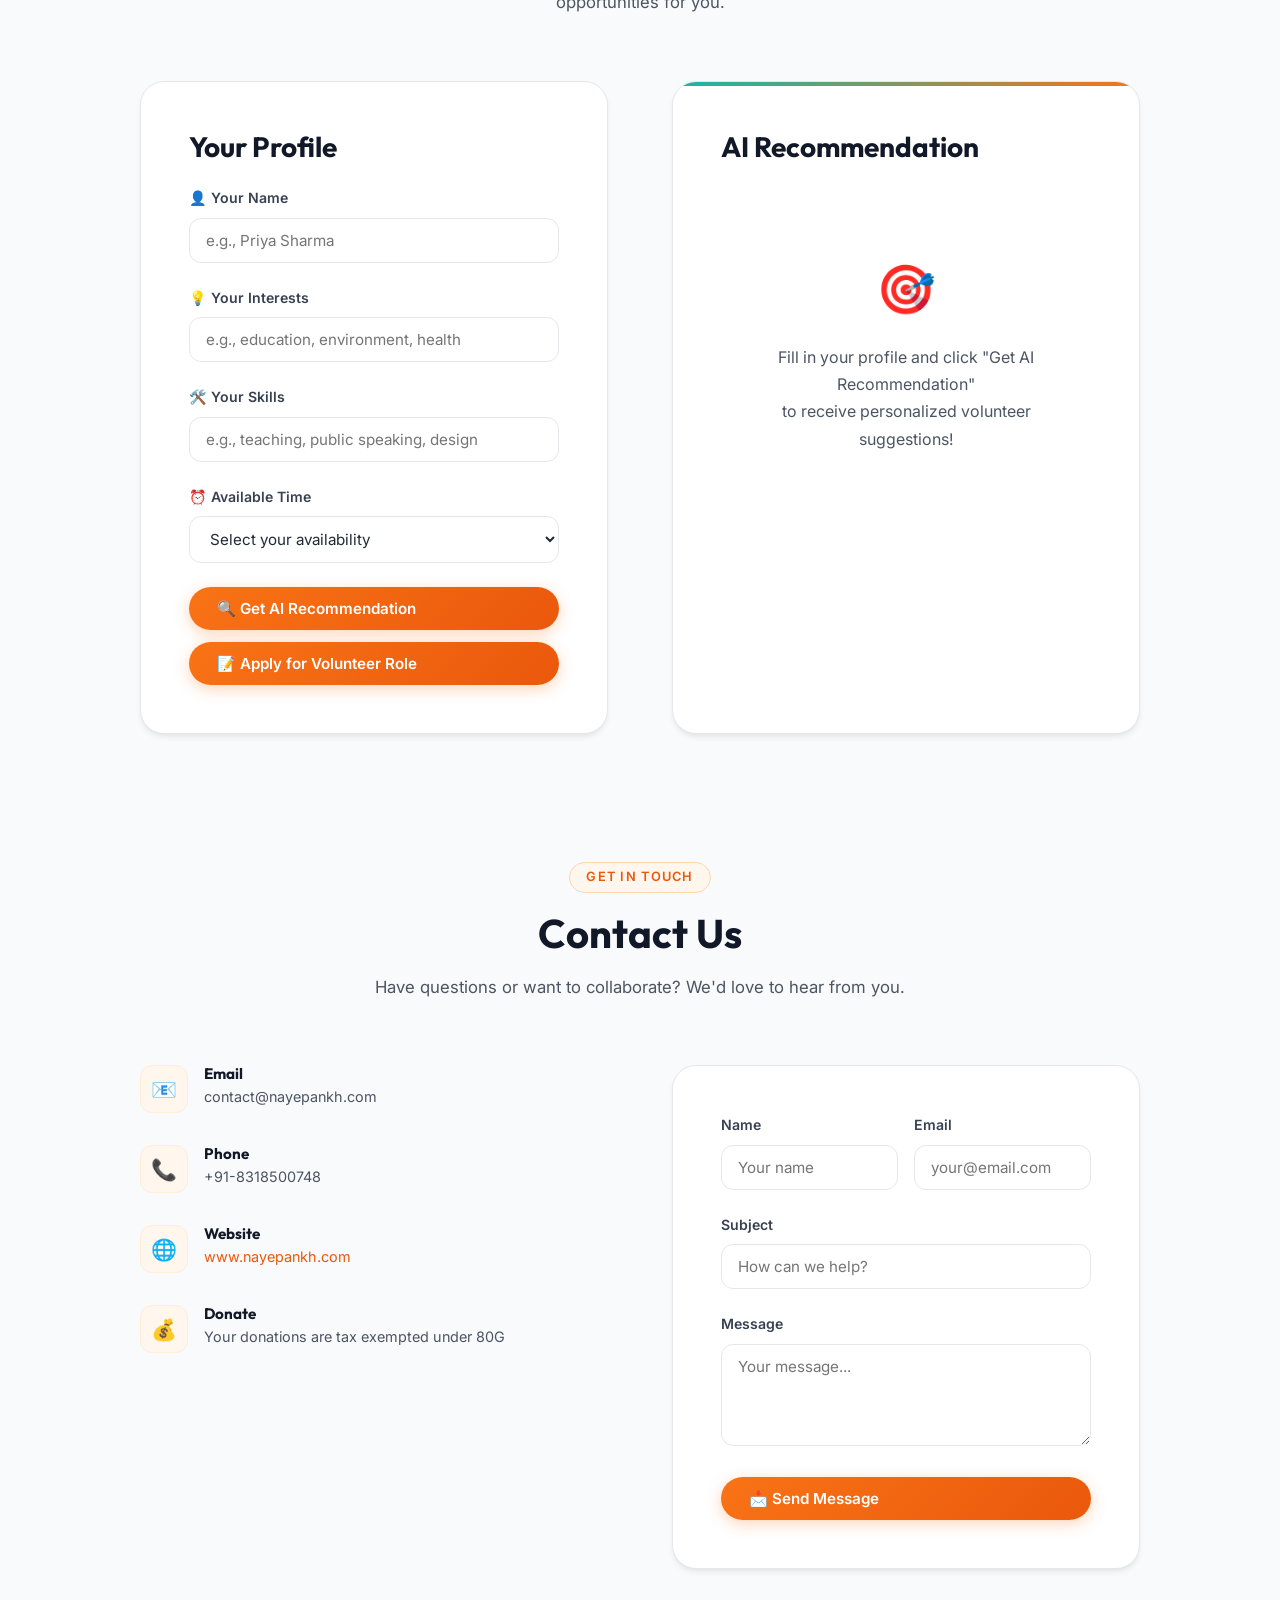
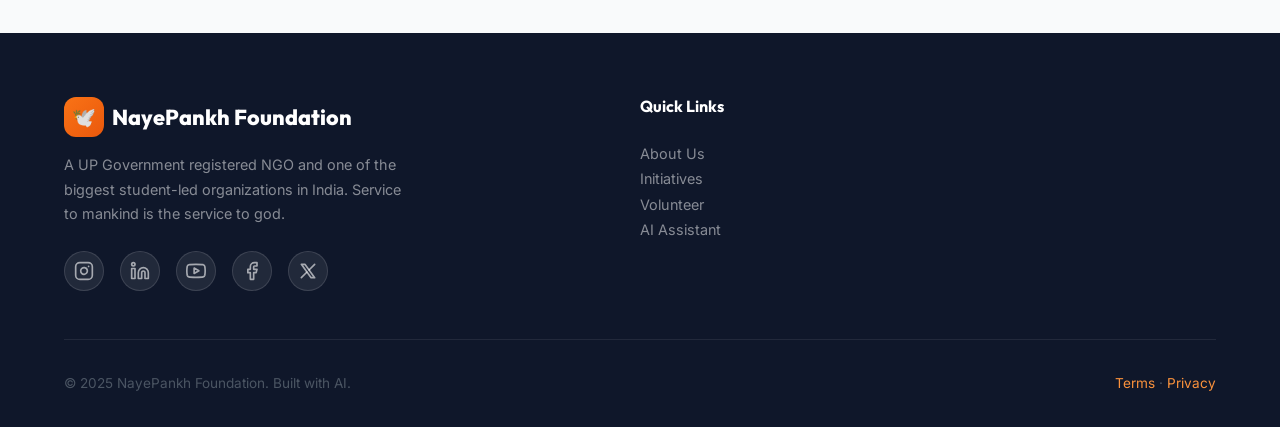
==== commit bba5f437: "feat: enhance manager dashboard with staff requests, event fixes, and volunteer workflow" ====
--- a/frontend/index.html
+++ b/frontend/index.html
@@ -285,6 +285,9 @@
             <button type="submit" class="btn btn-primary" id="volunteerSubmitBtn" style="width:100%;">
               🔍 Get AI Recommendation
             </button>
+            <button type="button" class="btn btn-primary" id="applyVolunteerBtn" style="width:100%; margin-top: 0.75rem;">
+              📝 Apply for Volunteer Role
+            </button>
           </form>
         </div>
 
@@ -299,6 +302,49 @@
       </div>
     </div>
   </section>
+
+  <!-- ========== VOLUNTEER APPLICATION MODAL ========== -->
+  <div class="modal-overlay" id="volunteerModal">
+    <div class="modal-container">
+      <button class="modal-close" id="modalCloseBtn" aria-label="Close modal">&times;</button>
+      <div class="modal-header">
+        <div class="modal-icon">🤝</div>
+        <h2>Apply for Volunteer</h2>
+        <p>Join our mission to uplift underprivileged communities. Fill in your details below.</p>
+      </div>
+      <form id="volunteerApplicationForm">
+        <div class="form-group">
+          <label for="appName">👤 Full Name</label>
+          <input type="text" id="appName" placeholder="e.g., Priya Sharma" required>
+        </div>
+        <div class="form-group">
+          <label for="appEmail">📧 Email Address</label>
+          <input type="email" id="appEmail" placeholder="e.g., priya@example.com" required>
+        </div>
+        <div class="form-group">
+          <label for="appPhone">📞 Phone Number</label>
+          <input type="tel" id="appPhone" placeholder="e.g., +91-9876543210" required>
+        </div>
+        <div class="form-group">
+          <label for="appRole">🎯 Preferred Role</label>
+          <select id="appRole" required>
+            <option value="">Select a volunteer role</option>
+            <option value="Teaching Volunteer">Teaching Volunteer</option>
+            <option value="Health Camp Organizer">Health Camp Organizer</option>
+            <option value="Food Drive Coordinator">Food Drive Coordinator</option>
+            <option value="Environmental Campaign Lead">Environmental Campaign Lead</option>
+            <option value="Women Empowerment Mentor">Women Empowerment Mentor</option>
+            <option value="Social Media & Content">Social Media & Content</option>
+            <option value="Event Management">Event Management</option>
+            <option value="Other">Other</option>
+          </select>
+        </div>
+        <button type="submit" class="btn btn-primary" id="appSubmitBtn" style="width:100%;">
+          🚀 Submit Application
+        </button>
+      </form>
+    </div>
+  </div>
 
 
 
--- a/frontend/style.css
+++ b/frontend/style.css
@@ -1411,6 +1411,124 @@
 .reveal.active {
   opacity: 1;
   transform: translateY(0);
+}
+
+/* ============================================================
+   Volunteer Application Modal
+   ============================================================ */
+.modal-overlay {
+  position: fixed;
+  inset: 0;
+  background: rgba(15, 23, 42, 0.6);
+  backdrop-filter: blur(8px);
+  z-index: 10000;
+  display: flex;
+  align-items: center;
+  justify-content: center;
+  opacity: 0;
+  visibility: hidden;
+  transition: all 0.3s ease;
+}
+
+.modal-overlay.active {
+  opacity: 1;
+  visibility: visible;
+}
+
+.modal-container {
+  background: var(--bg-card);
+  border-radius: var(--radius-xl);
+  padding: var(--space-2xl);
+  width: 90%;
+  max-width: 500px;
+  max-height: 90vh;
+  overflow-y: auto;
+  box-shadow: 0 25px 60px rgba(0, 0, 0, 0.3);
+  border: 1px solid var(--gray-100);
+  position: relative;
+  transform: translateY(30px) scale(0.95);
+  transition: transform 0.3s ease;
+}
+
+.modal-overlay.active .modal-container {
+  transform: translateY(0) scale(1);
+}
+
+.modal-close {
+  position: absolute;
+  top: var(--space-md);
+  right: var(--space-md);
+  width: 36px;
+  height: 36px;
+  border-radius: 50%;
+  border: 1px solid var(--gray-200);
+  background: var(--gray-50);
+  color: var(--gray-500);
+  font-size: 1.4rem;
+  cursor: pointer;
+  display: flex;
+  align-items: center;
+  justify-content: center;
+  transition: all var(--transition-fast);
+  line-height: 1;
+}
+
+.modal-close:hover {
+  background: var(--error);
+  color: #fff;
+  border-color: var(--error);
+}
+
+.modal-header {
+  text-align: center;
+  margin-bottom: var(--space-xl);
+}
+
+.modal-icon {
+  font-size: 2.5rem;
+  margin-bottom: var(--space-sm);
+}
+
+.modal-header h2 {
+  font-family: var(--font-heading);
+  font-size: 1.5rem;
+  color: var(--gray-900);
+  margin-bottom: var(--space-xs);
+}
+
+.modal-header p {
+  font-size: 0.9rem;
+  color: var(--gray-500);
+  margin: 0;
+}
+
+/* Success state inside modal */
+.modal-success {
+  text-align: center;
+  padding: var(--space-xl) 0;
+}
+
+.modal-success .success-icon {
+  font-size: 3.5rem;
+  margin-bottom: var(--space-md);
+  animation: successPop 0.5s ease;
+}
+
+.modal-success h3 {
+  font-size: 1.3rem;
+  color: var(--gray-900);
+  margin-bottom: var(--space-sm);
+}
+
+.modal-success p {
+  font-size: 0.95rem;
+  color: var(--gray-500);
+}
+
+@keyframes successPop {
+  0% { transform: scale(0); }
+  50% { transform: scale(1.2); }
+  100% { transform: scale(1); }
 }
 
 /* ============================================================
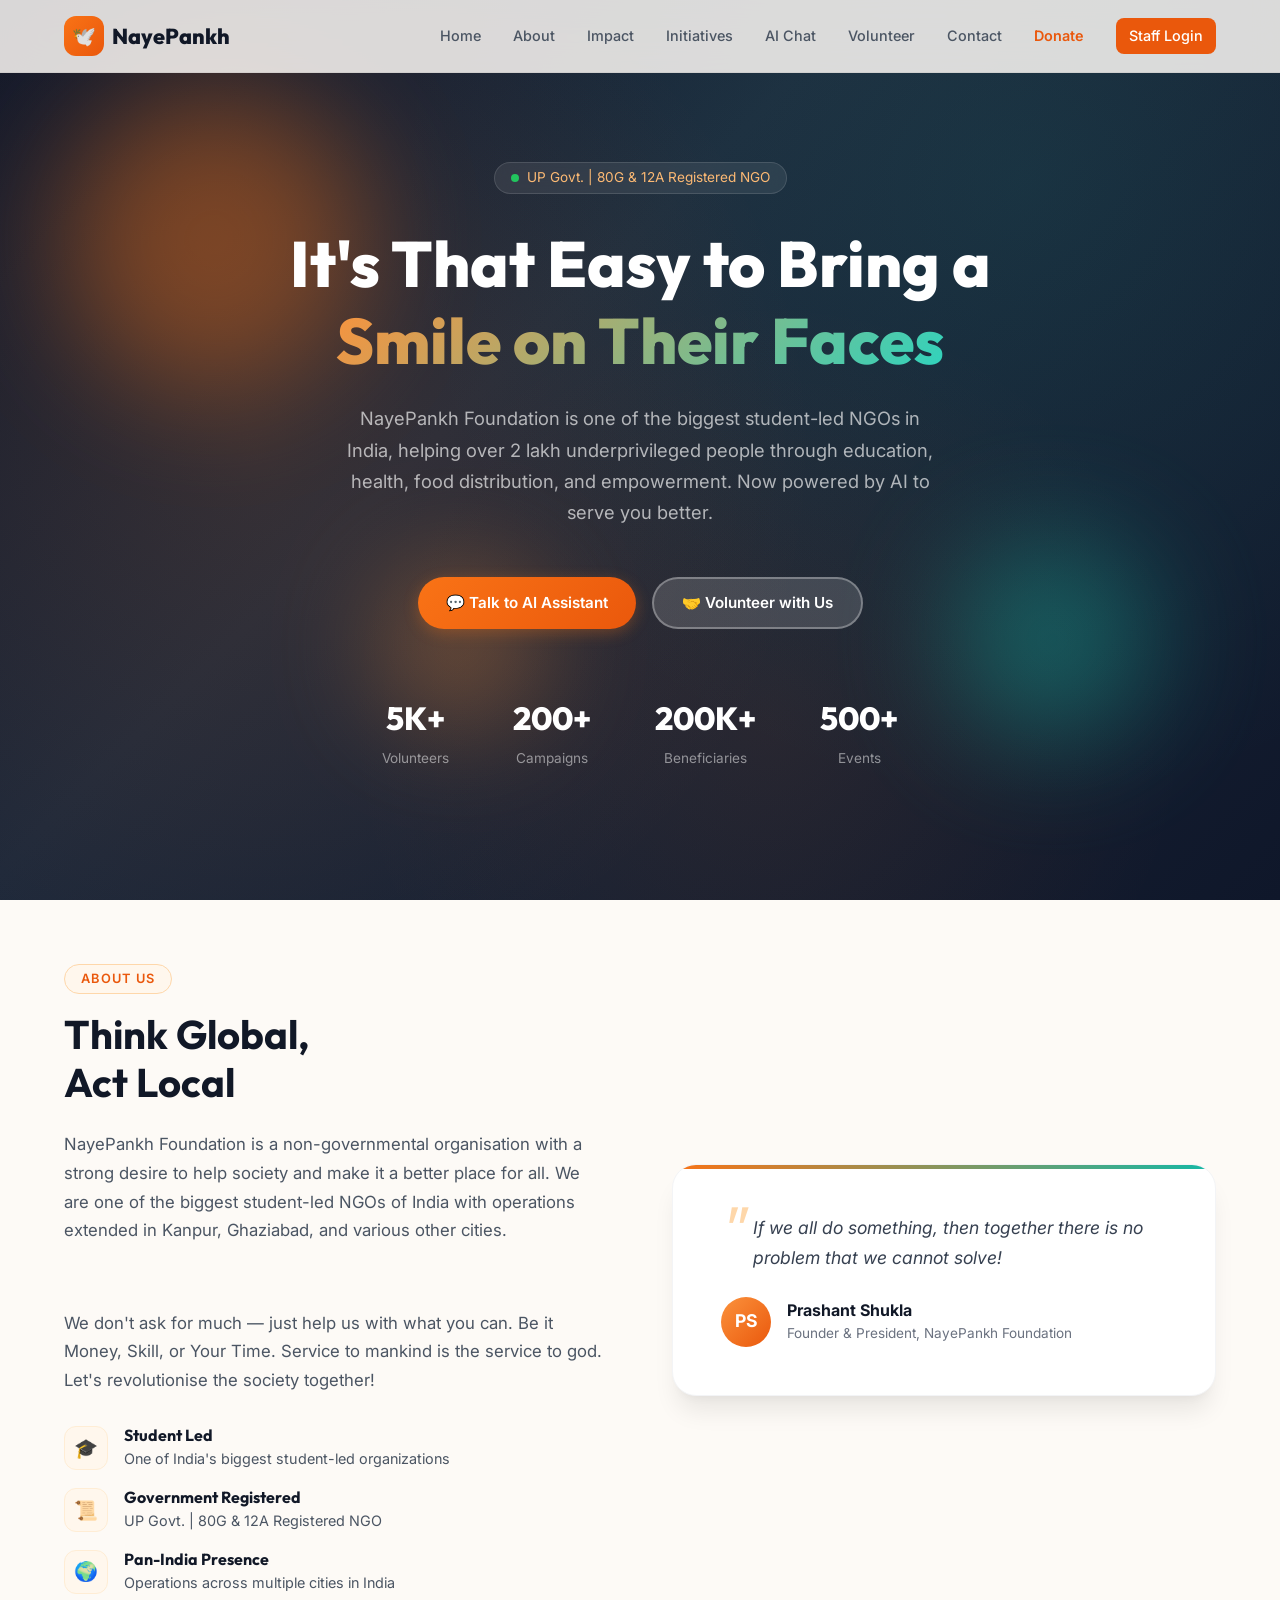
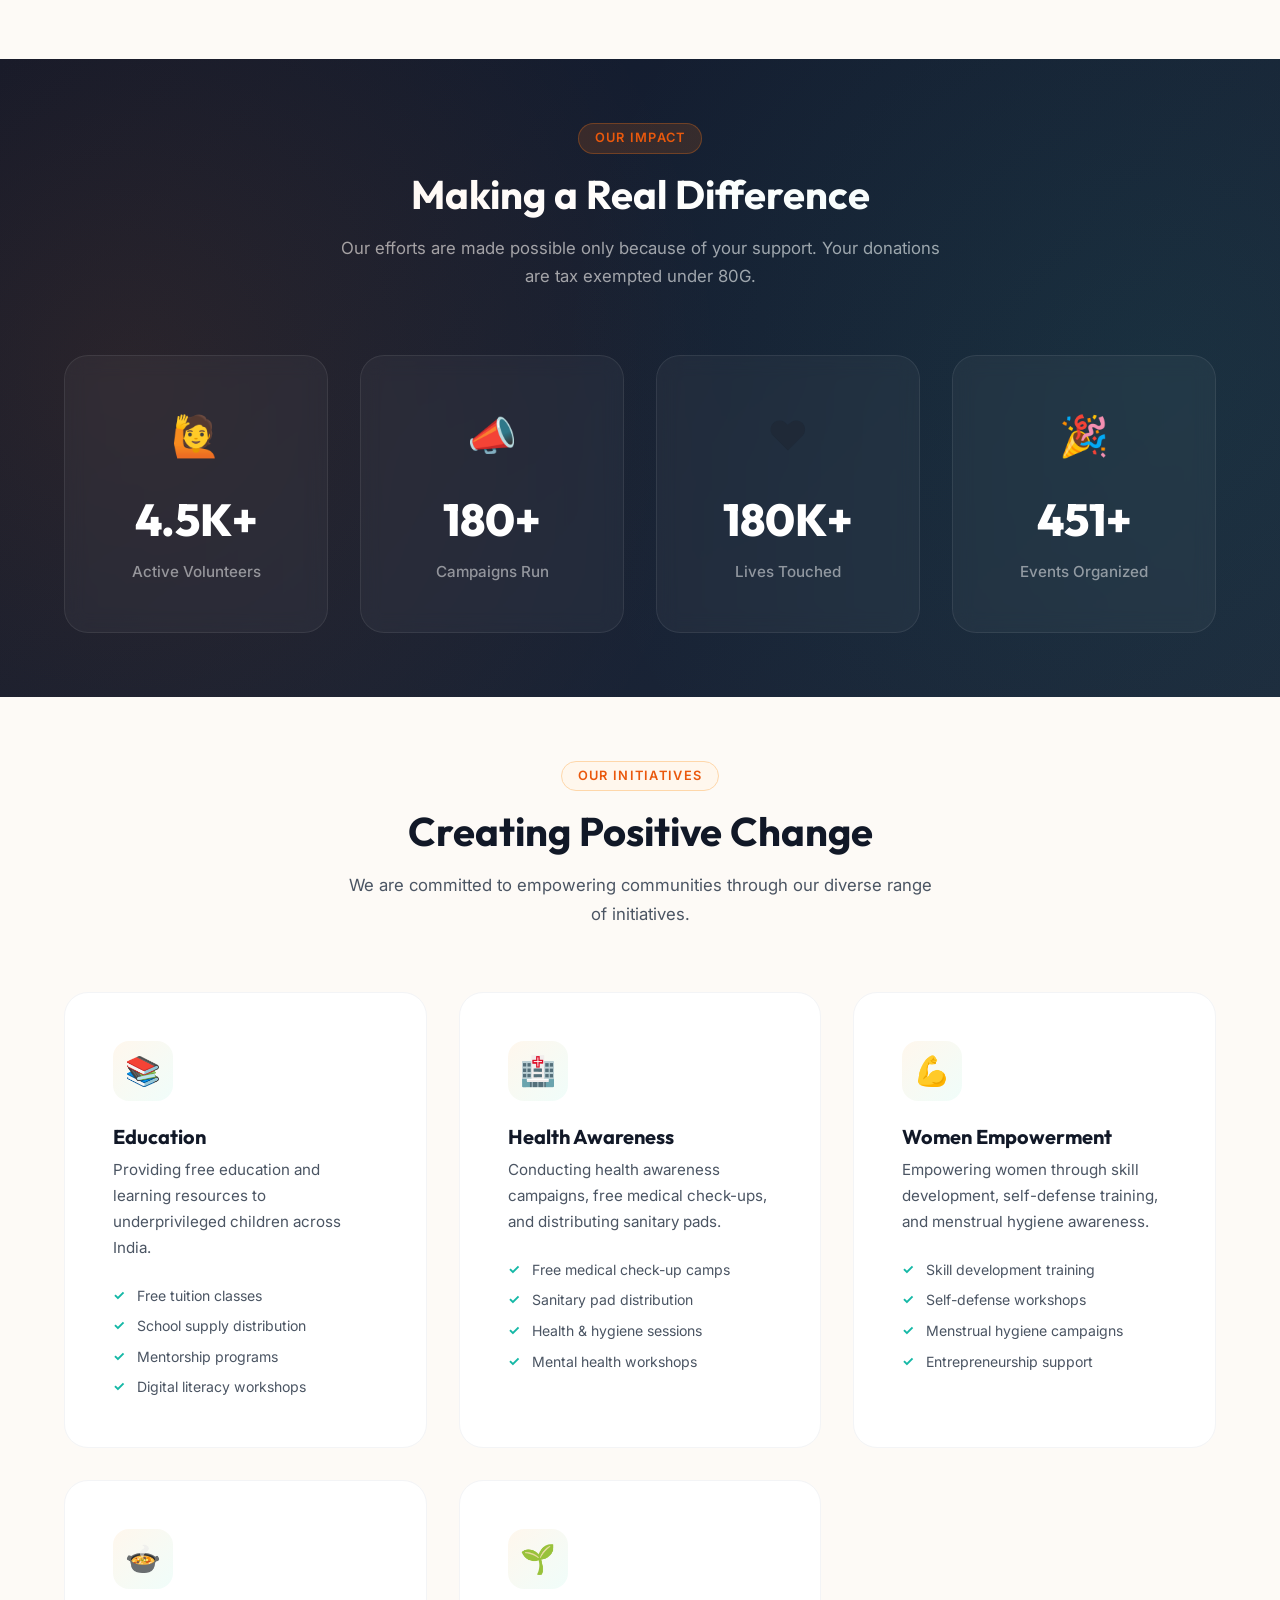
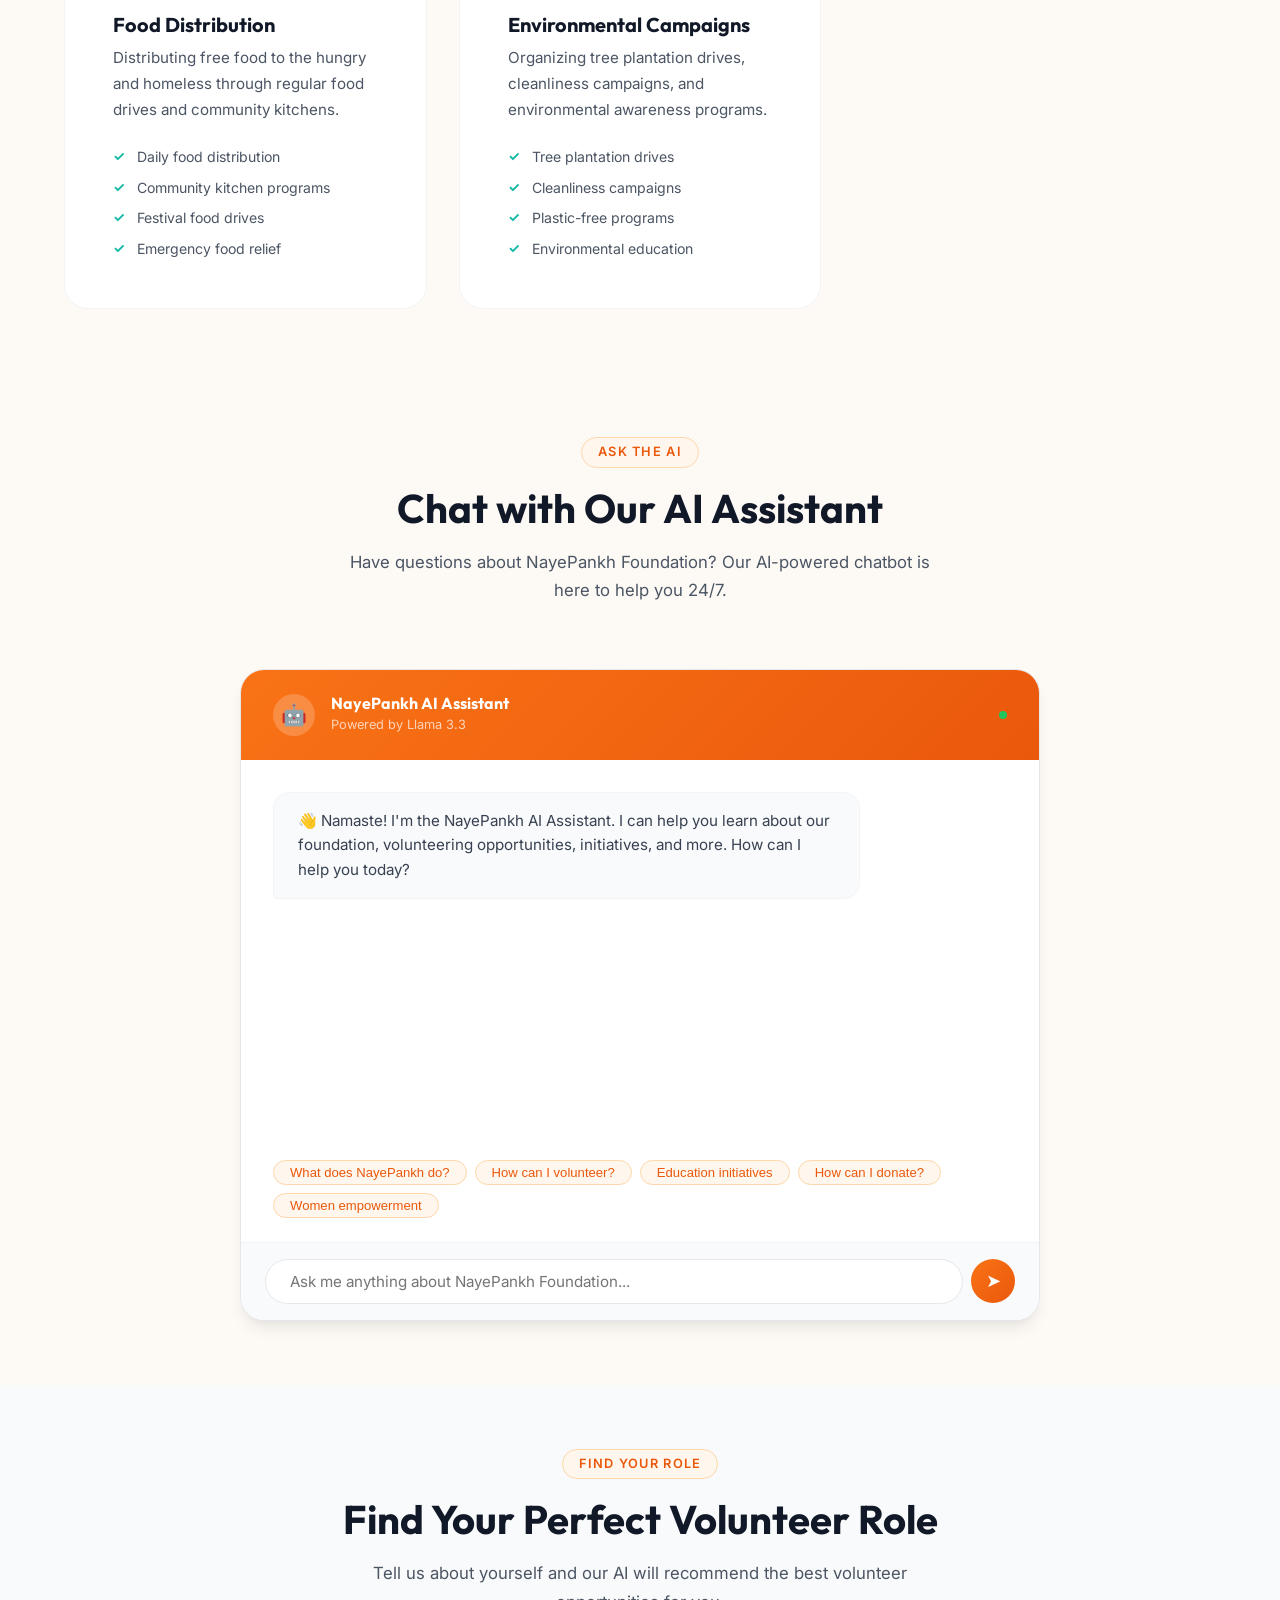
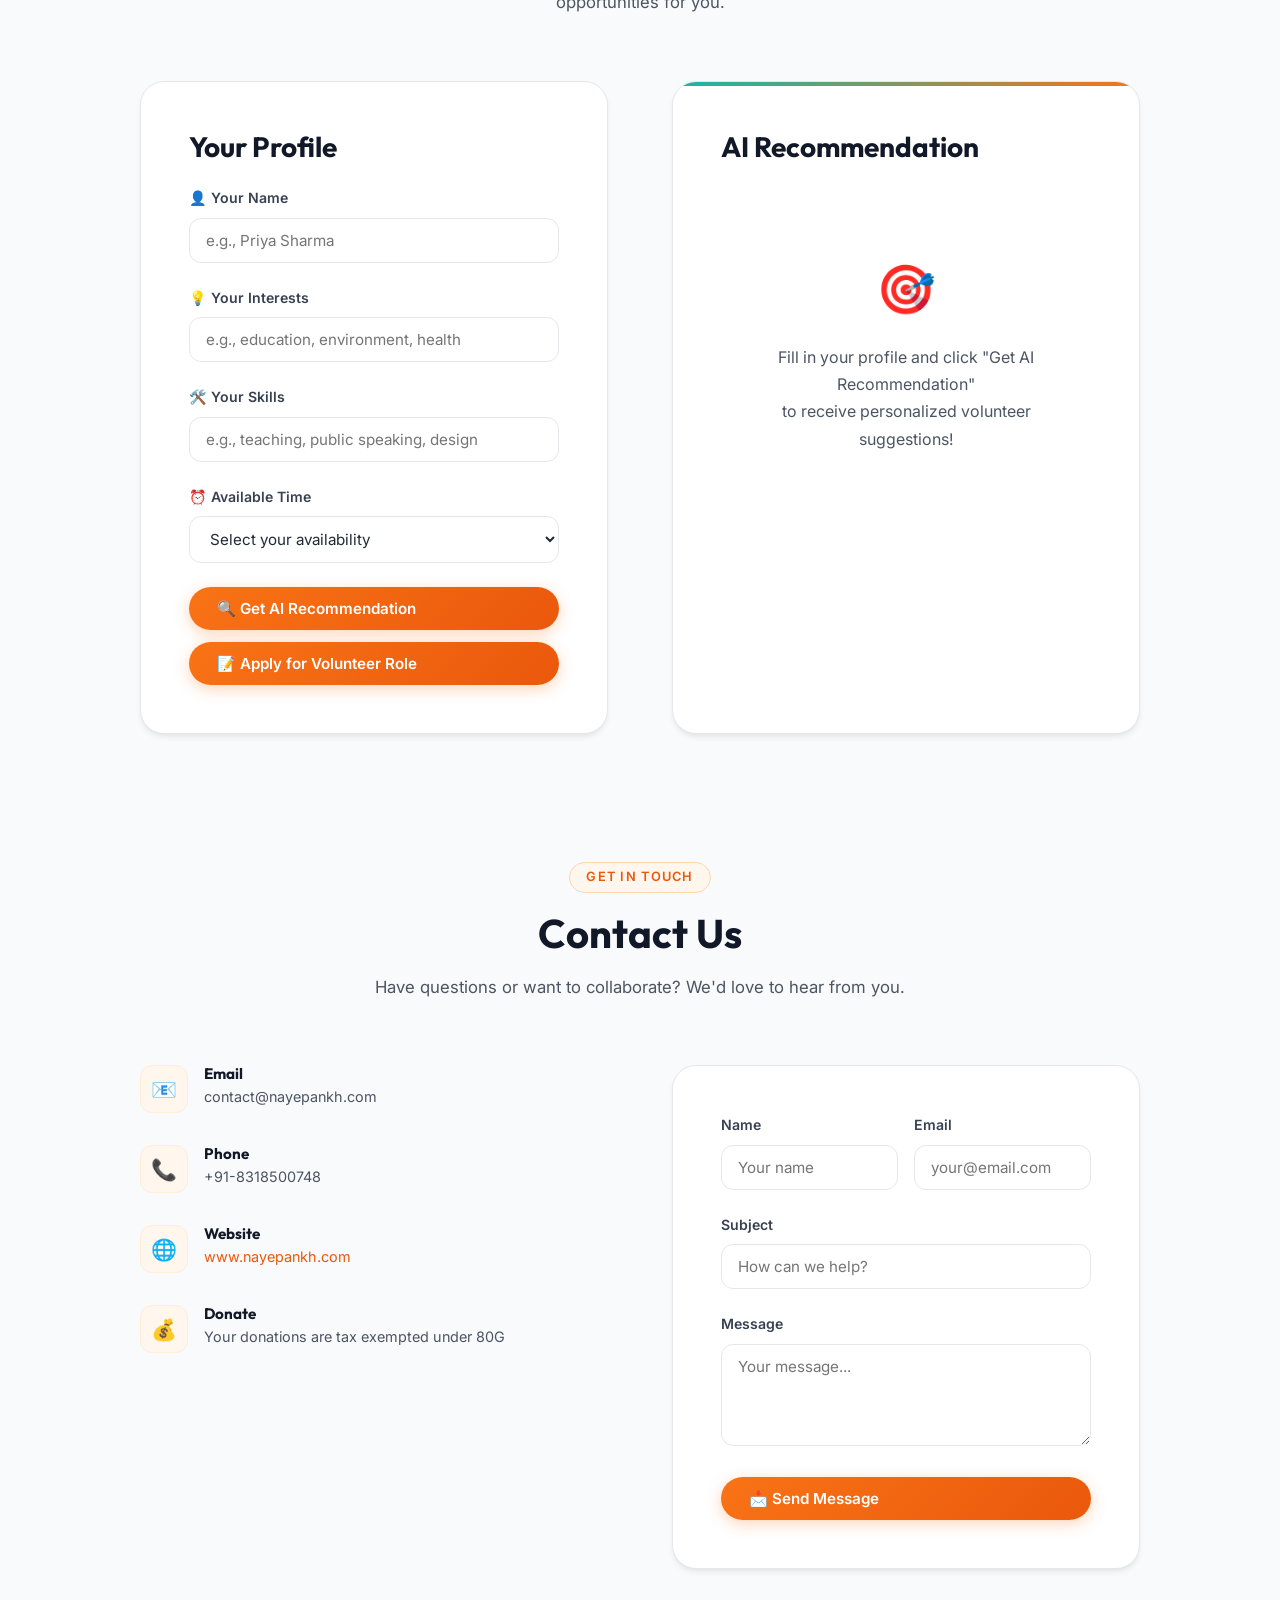
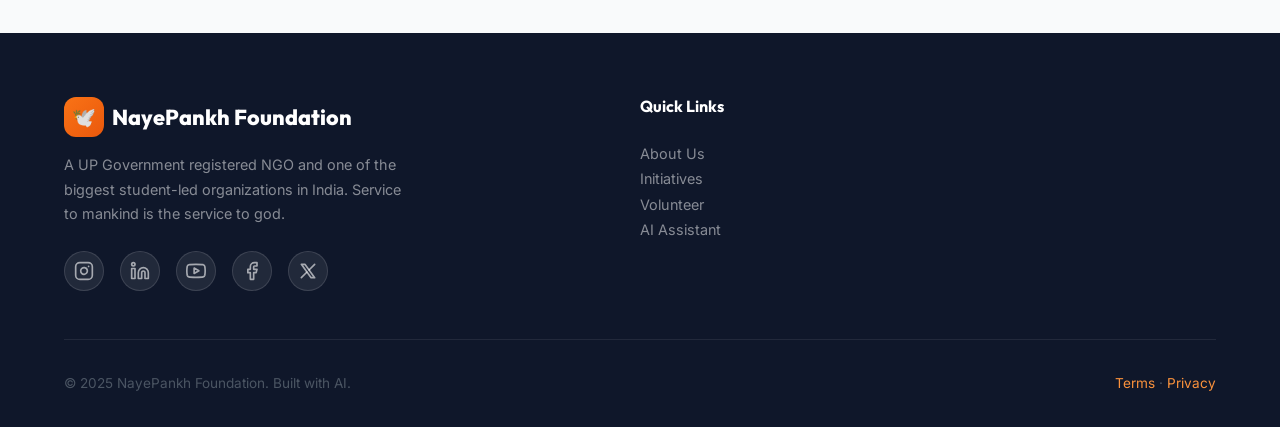
==== commit 00b08794: "Add 10-digit phone validation for volunteers and change auth to sessionStorage for auto-logout" ====
--- a/frontend/index.html
+++ b/frontend/index.html
@@ -1,15 +1,20 @@
 <!DOCTYPE html>
 <html lang="en">
+
 <head>
   <meta charset="UTF-8">
   <meta name="viewport" content="width=device-width, initial-scale=1.0">
   <title>NayePankh AI Assistant — Uplifting Underprivileged People</title>
-  <meta name="description" content="NayePankh Foundation AI Assistant - Learn about our NGO initiatives, volunteer opportunities, and social welfare programs powered by AI.">
-  <meta name="keywords" content="NayePankh Foundation, NGO, volunteer, AI assistant, social welfare, education, women empowerment">
+  <meta name="description"
+    content="NayePankh Foundation AI Assistant - Learn about our NGO initiatives, volunteer opportunities, and social welfare programs powered by AI.">
+  <meta name="keywords"
+    content="NayePankh Foundation, NGO, volunteer, AI assistant, social welfare, education, women empowerment">
   <meta property="og:title" content="NayePankh AI Assistant">
-  <meta property="og:description" content="AI-powered platform to learn about NayePankh Foundation's mission, initiatives, and volunteer opportunities.">
+  <meta property="og:description"
+    content="AI-powered platform to learn about NayePankh Foundation's mission, initiatives, and volunteer opportunities.">
   <link rel="stylesheet" href="style.css">
 </head>
+
 <body>
 
   <!-- ========== NAVIGATION ========== -->
@@ -27,8 +32,11 @@
         <a href="#chatbot">AI Chat</a>
         <a href="#volunteer">Volunteer</a>
         <a href="#contact">Contact</a>
-        <a href="https://www.nayepankh.com/donate" target="_blank" style="color:var(--primary-600); font-weight:600;">Donate</a>
-        <a href="portal.html" style="background:var(--primary-600); color:white; padding:0.4rem 0.8rem; border-radius:0.5rem;">Staff Login</a>
+        <a href="https://www.nayepankh.com/donate" target="_blank"
+          style="color:var(--primary-600); font-weight:600;">Donate</a>
+        <a href="portal.html"
+          style="background:var(--primary-600); color:white; padding:0.4rem 0.8rem; border-radius:0.5rem;">Staff
+          Login</a>
       </div>
       <button class="mobile-toggle" id="mobileToggle" aria-label="Toggle navigation menu">
         <span></span>
@@ -231,14 +239,16 @@
         <div class="chat-suggestions" id="chatSuggestions">
           <button class="chat-suggestion" data-question="What does NayePankh do?">What does NayePankh do?</button>
           <button class="chat-suggestion" data-question="How can I volunteer?">How can I volunteer?</button>
-          <button class="chat-suggestion" data-question="Tell me about education initiatives">Education initiatives</button>
+          <button class="chat-suggestion" data-question="Tell me about education initiatives">Education
+            initiatives</button>
           <button class="chat-suggestion" data-question="How can I donate?">How can I donate?</button>
-          <button class="chat-suggestion" data-question="Tell me about women empowerment programs">Women empowerment</button>
+          <button class="chat-suggestion" data-question="Tell me about women empowerment programs">Women
+            empowerment</button>
         </div>
 
         <div class="chat-input-area">
           <input type="text" id="chatInput" placeholder="Ask me anything about NayePankh Foundation..."
-                 aria-label="Chat message input">
+            aria-label="Chat message input">
           <button id="chatSendBtn" aria-label="Send message">➤</button>
         </div>
       </div>
@@ -285,7 +295,8 @@
             <button type="submit" class="btn btn-primary" id="volunteerSubmitBtn" style="width:100%;">
               🔍 Get AI Recommendation
             </button>
-            <button type="button" class="btn btn-primary" id="applyVolunteerBtn" style="width:100%; margin-top: 0.75rem;">
+            <button type="button" class="btn btn-primary" id="applyVolunteerBtn"
+              style="width:100%; margin-top: 0.75rem;">
               📝 Apply for Volunteer Role
             </button>
           </form>
@@ -295,7 +306,8 @@
           <h3 style="margin-bottom: 1.5rem;">AI Recommendation</h3>
           <div class="result-placeholder" id="volunteerPlaceholder">
             <div class="icon">🎯</div>
-            <p>Fill in your profile and click "Get AI Recommendation"<br>to receive personalized volunteer suggestions!</p>
+            <p>Fill in your profile and click "Get AI Recommendation"<br>to receive personalized volunteer suggestions!
+            </p>
           </div>
           <div class="result-content" id="volunteerContent" style="display:none;"></div>
         </div>
@@ -323,7 +335,8 @@
         </div>
         <div class="form-group">
           <label for="appPhone">📞 Phone Number</label>
-          <input type="tel" id="appPhone" placeholder="e.g., +91-9876543210" required>
+          <input type="tel" id="appPhone" placeholder="e.g., +91XXXXXXXXXX" pattern="^\d{10}$"
+            title="Phone number must be exactly 10 digits" maxlength="10" required>
         </div>
         <div class="form-group">
           <label for="appRole">🎯 Preferred Role</label>
@@ -377,7 +390,8 @@
             <div class="icon">🌐</div>
             <div>
               <h4>Website</h4>
-              <p><a href="https://www.nayepankh.com" target="_blank" style="color:var(--primary-600);">www.nayepankh.com</a></p>
+              <p><a href="https://www.nayepankh.com" target="_blank"
+                  style="color:var(--primary-600);">www.nayepankh.com</a></p>
             </div>
           </div>
           <div class="contact-item">
@@ -433,20 +447,45 @@
           </p>
           <!-- Social Media Icons -->
           <div class="social-icons">
-            <a href="https://www.instagram.com/nayepankhfoundation" target="_blank" aria-label="Instagram" class="social-icon">
-              <svg xmlns="http://www.w3.org/2000/svg" width="20" height="20" viewBox="0 0 24 24" fill="none" stroke="currentColor" stroke-width="2" stroke-linecap="round" stroke-linejoin="round"><rect x="2" y="2" width="20" height="20" rx="5" ry="5"/><path d="M16 11.37A4 4 0 1 1 12.63 8 4 4 0 0 1 16 11.37z"/><line x1="17.5" y1="6.5" x2="17.51" y2="6.5"/></svg>
+            <a href="https://www.instagram.com/nayepankhfoundation" target="_blank" aria-label="Instagram"
+              class="social-icon">
+              <svg xmlns="http://www.w3.org/2000/svg" width="20" height="20" viewBox="0 0 24 24" fill="none"
+                stroke="currentColor" stroke-width="2" stroke-linecap="round" stroke-linejoin="round">
+                <rect x="2" y="2" width="20" height="20" rx="5" ry="5" />
+                <path d="M16 11.37A4 4 0 1 1 12.63 8 4 4 0 0 1 16 11.37z" />
+                <line x1="17.5" y1="6.5" x2="17.51" y2="6.5" />
+              </svg>
             </a>
-            <a href="https://www.linkedin.com/company/nayepankh" target="_blank" aria-label="LinkedIn" class="social-icon">
-              <svg xmlns="http://www.w3.org/2000/svg" width="20" height="20" viewBox="0 0 24 24" fill="none" stroke="currentColor" stroke-width="2" stroke-linecap="round" stroke-linejoin="round"><path d="M16 8a6 6 0 0 1 6 6v7h-4v-7a2 2 0 0 0-2-2 2 2 0 0 0-2 2v7h-4v-7a6 6 0 0 1 6-6z"/><rect x="2" y="9" width="4" height="12"/><circle cx="4" cy="4" r="2"/></svg>
+            <a href="https://www.linkedin.com/company/nayepankh" target="_blank" aria-label="LinkedIn"
+              class="social-icon">
+              <svg xmlns="http://www.w3.org/2000/svg" width="20" height="20" viewBox="0 0 24 24" fill="none"
+                stroke="currentColor" stroke-width="2" stroke-linecap="round" stroke-linejoin="round">
+                <path d="M16 8a6 6 0 0 1 6 6v7h-4v-7a2 2 0 0 0-2-2 2 2 0 0 0-2 2v7h-4v-7a6 6 0 0 1 6-6z" />
+                <rect x="2" y="9" width="4" height="12" />
+                <circle cx="4" cy="4" r="2" />
+              </svg>
             </a>
             <a href="https://youtube.com/@nayepankhfoundation" target="_blank" aria-label="YouTube" class="social-icon">
-              <svg xmlns="http://www.w3.org/2000/svg" width="20" height="20" viewBox="0 0 24 24" fill="none" stroke="currentColor" stroke-width="2" stroke-linecap="round" stroke-linejoin="round"><path d="M22.54 6.42a2.78 2.78 0 0 0-1.94-2C18.88 4 12 4 12 4s-6.88 0-8.6.46a2.78 2.78 0 0 0-1.94 2A29 29 0 0 0 1 11.75a29 29 0 0 0 .46 5.33A2.78 2.78 0 0 0 3.4 19.1c1.72.46 8.6.46 8.6.46s6.88 0 8.6-.46a2.78 2.78 0 0 0 1.94-2 29 29 0 0 0 .46-5.25 29 29 0 0 0-.46-5.43z"/><polygon points="9.75 15.02 15.5 11.75 9.75 8.48 9.75 15.02"/></svg>
+              <svg xmlns="http://www.w3.org/2000/svg" width="20" height="20" viewBox="0 0 24 24" fill="none"
+                stroke="currentColor" stroke-width="2" stroke-linecap="round" stroke-linejoin="round">
+                <path
+                  d="M22.54 6.42a2.78 2.78 0 0 0-1.94-2C18.88 4 12 4 12 4s-6.88 0-8.6.46a2.78 2.78 0 0 0-1.94 2A29 29 0 0 0 1 11.75a29 29 0 0 0 .46 5.33A2.78 2.78 0 0 0 3.4 19.1c1.72.46 8.6.46 8.6.46s6.88 0 8.6-.46a2.78 2.78 0 0 0 1.94-2 29 29 0 0 0 .46-5.25 29 29 0 0 0-.46-5.43z" />
+                <polygon points="9.75 15.02 15.5 11.75 9.75 8.48 9.75 15.02" />
+              </svg>
             </a>
-            <a href="https://facebook.com/nayepankhfoundation" target="_blank" aria-label="Facebook" class="social-icon">
-              <svg xmlns="http://www.w3.org/2000/svg" width="20" height="20" viewBox="0 0 24 24" fill="none" stroke="currentColor" stroke-width="2" stroke-linecap="round" stroke-linejoin="round"><path d="M18 2h-3a5 5 0 0 0-5 5v3H7v4h3v8h4v-8h3l1-4h-4V7a1 1 0 0 1 1-1h3z"/></svg>
+            <a href="https://facebook.com/nayepankhfoundation" target="_blank" aria-label="Facebook"
+              class="social-icon">
+              <svg xmlns="http://www.w3.org/2000/svg" width="20" height="20" viewBox="0 0 24 24" fill="none"
+                stroke="currentColor" stroke-width="2" stroke-linecap="round" stroke-linejoin="round">
+                <path d="M18 2h-3a5 5 0 0 0-5 5v3H7v4h3v8h4v-8h3l1-4h-4V7a1 1 0 0 1 1-1h3z" />
+              </svg>
             </a>
             <a href="https://x.com/nayepankh" target="_blank" aria-label="Twitter / X" class="social-icon">
-              <svg xmlns="http://www.w3.org/2000/svg" width="20" height="20" viewBox="0 0 24 24" fill="none" stroke="currentColor" stroke-width="2" stroke-linecap="round" stroke-linejoin="round"><path d="M4 4l11.733 16h4.267l-11.733 -16h-4.267z"/><path d="M4 20l6.768 -6.768m2.46 -2.46l6.772 -6.772"/></svg>
+              <svg xmlns="http://www.w3.org/2000/svg" width="20" height="20" viewBox="0 0 24 24" fill="none"
+                stroke="currentColor" stroke-width="2" stroke-linecap="round" stroke-linejoin="round">
+                <path d="M4 4l11.733 16h4.267l-11.733 -16h-4.267z" />
+                <path d="M4 20l6.768 -6.768m2.46 -2.46l6.772 -6.772" />
+              </svg>
             </a>
           </div>
         </div>
@@ -477,4 +516,5 @@
   <!-- JavaScript -->
   <script src="script.js"></script>
 </body>
-</html>
+
+</html>
